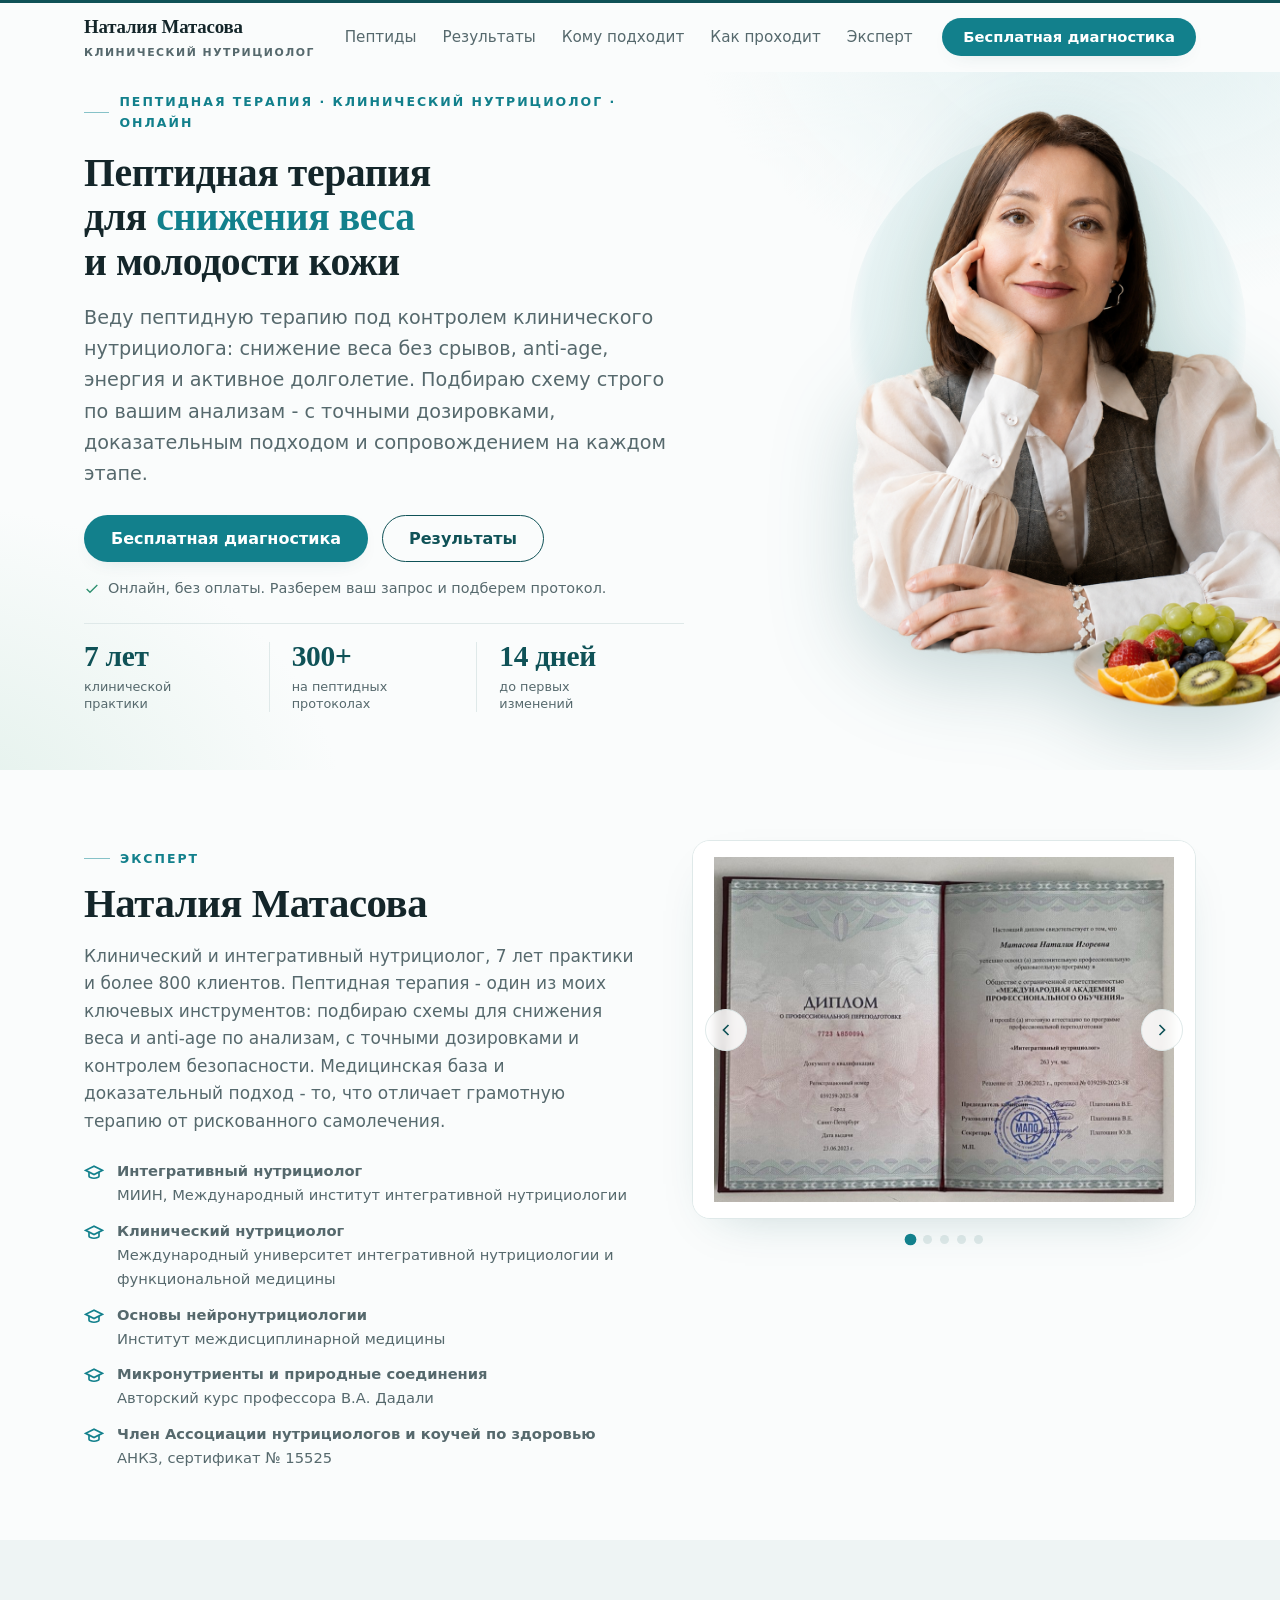
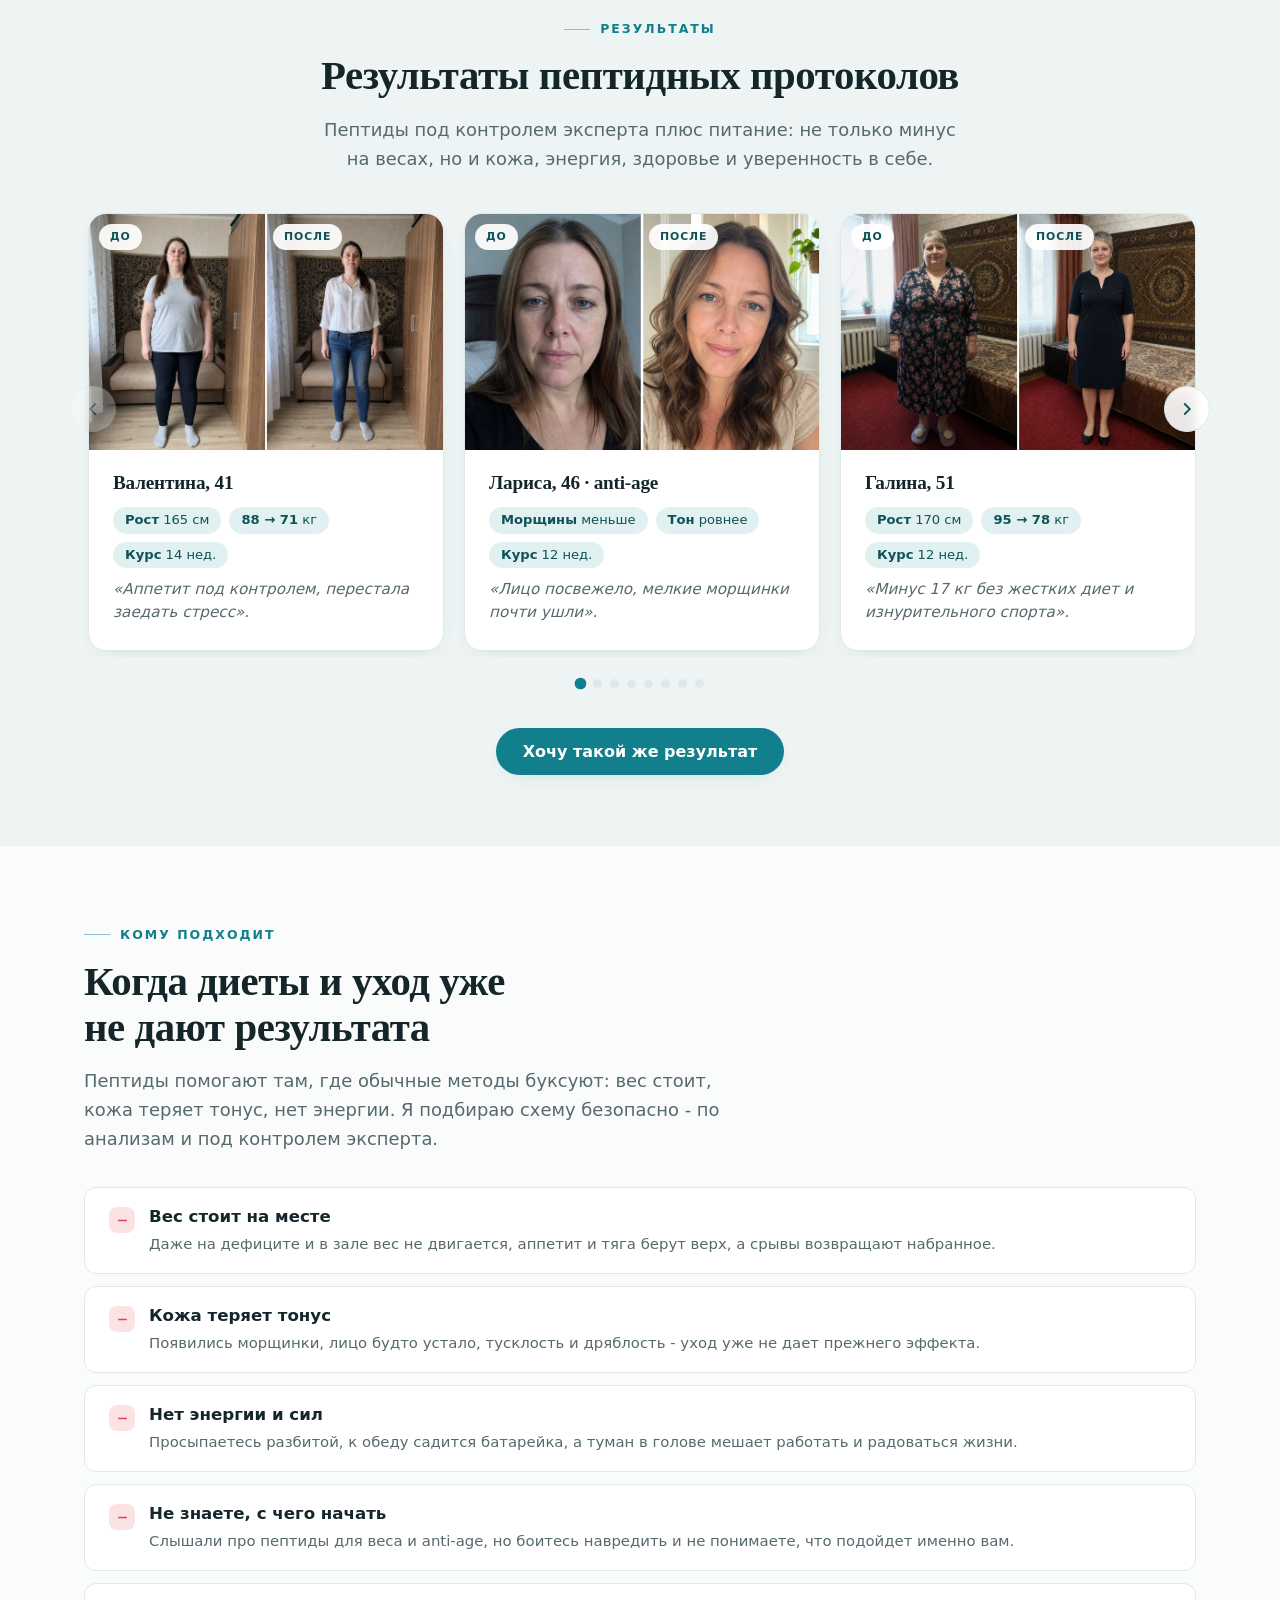
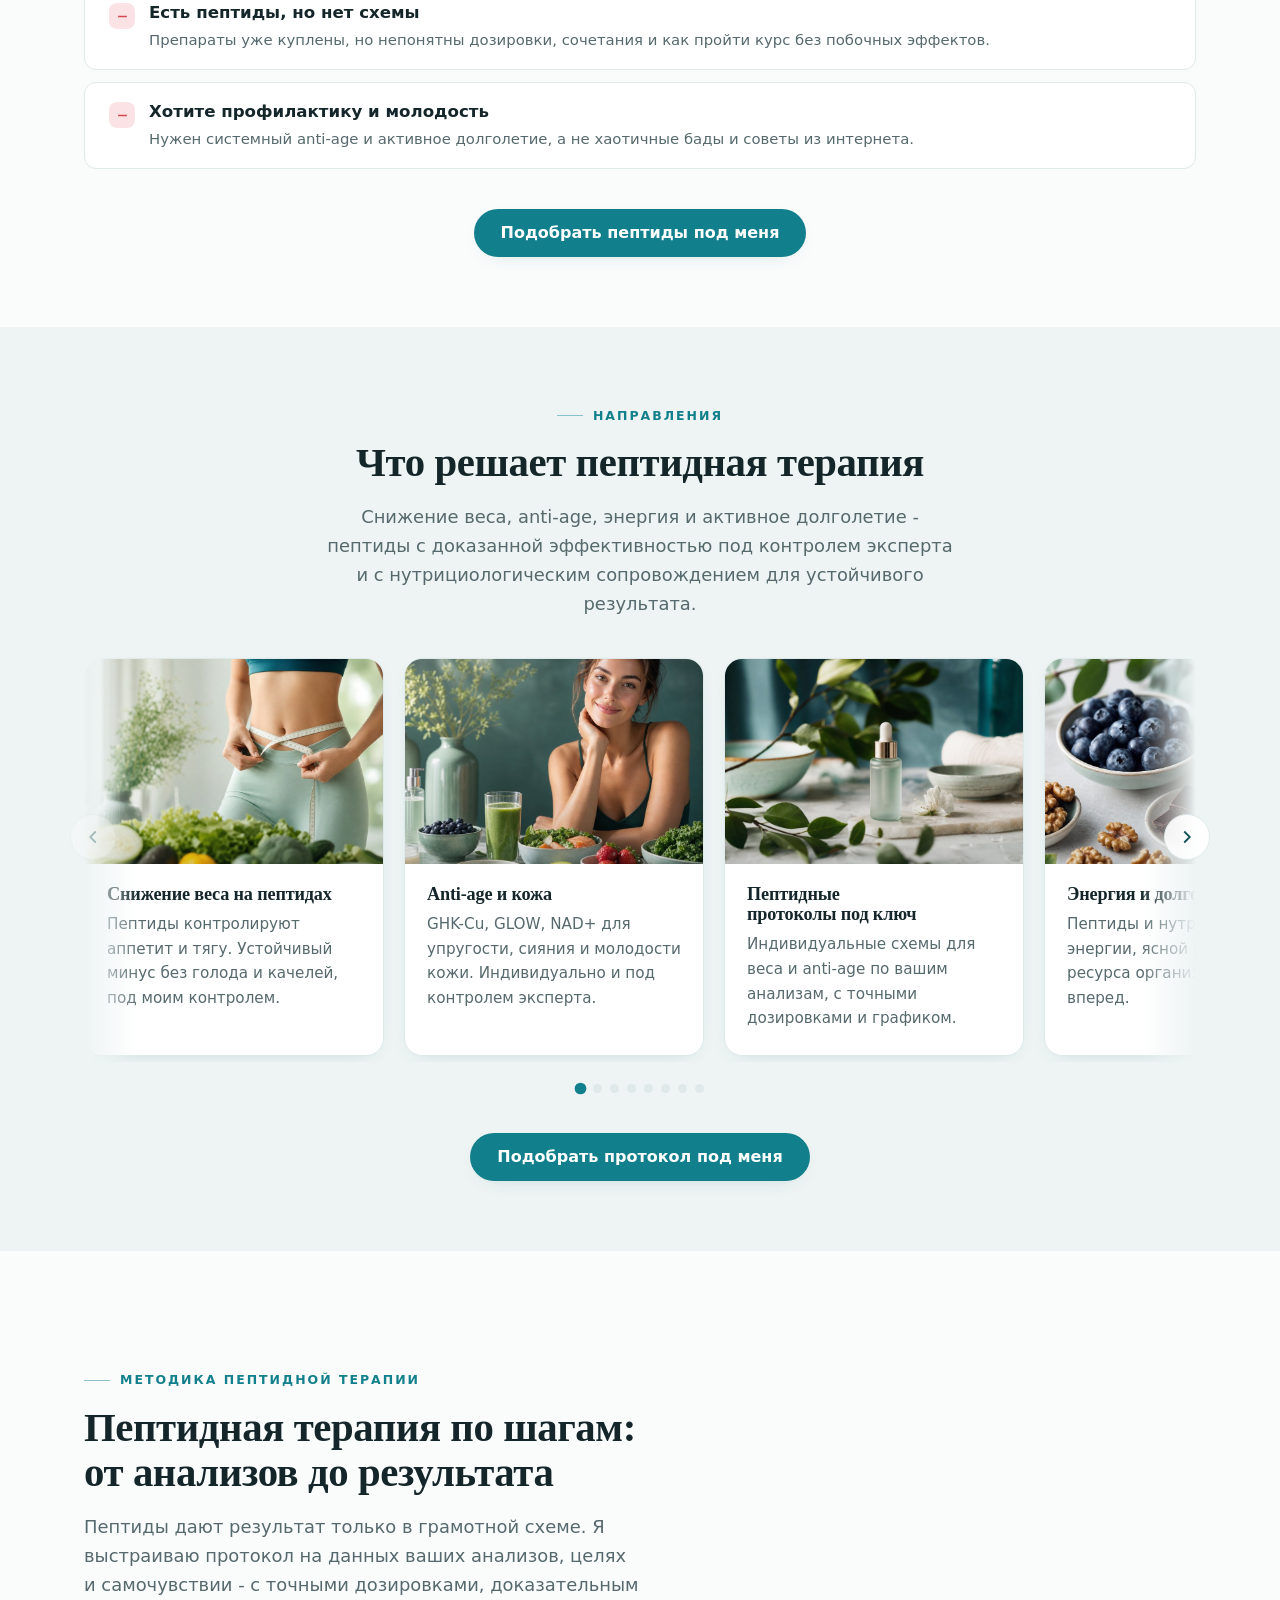
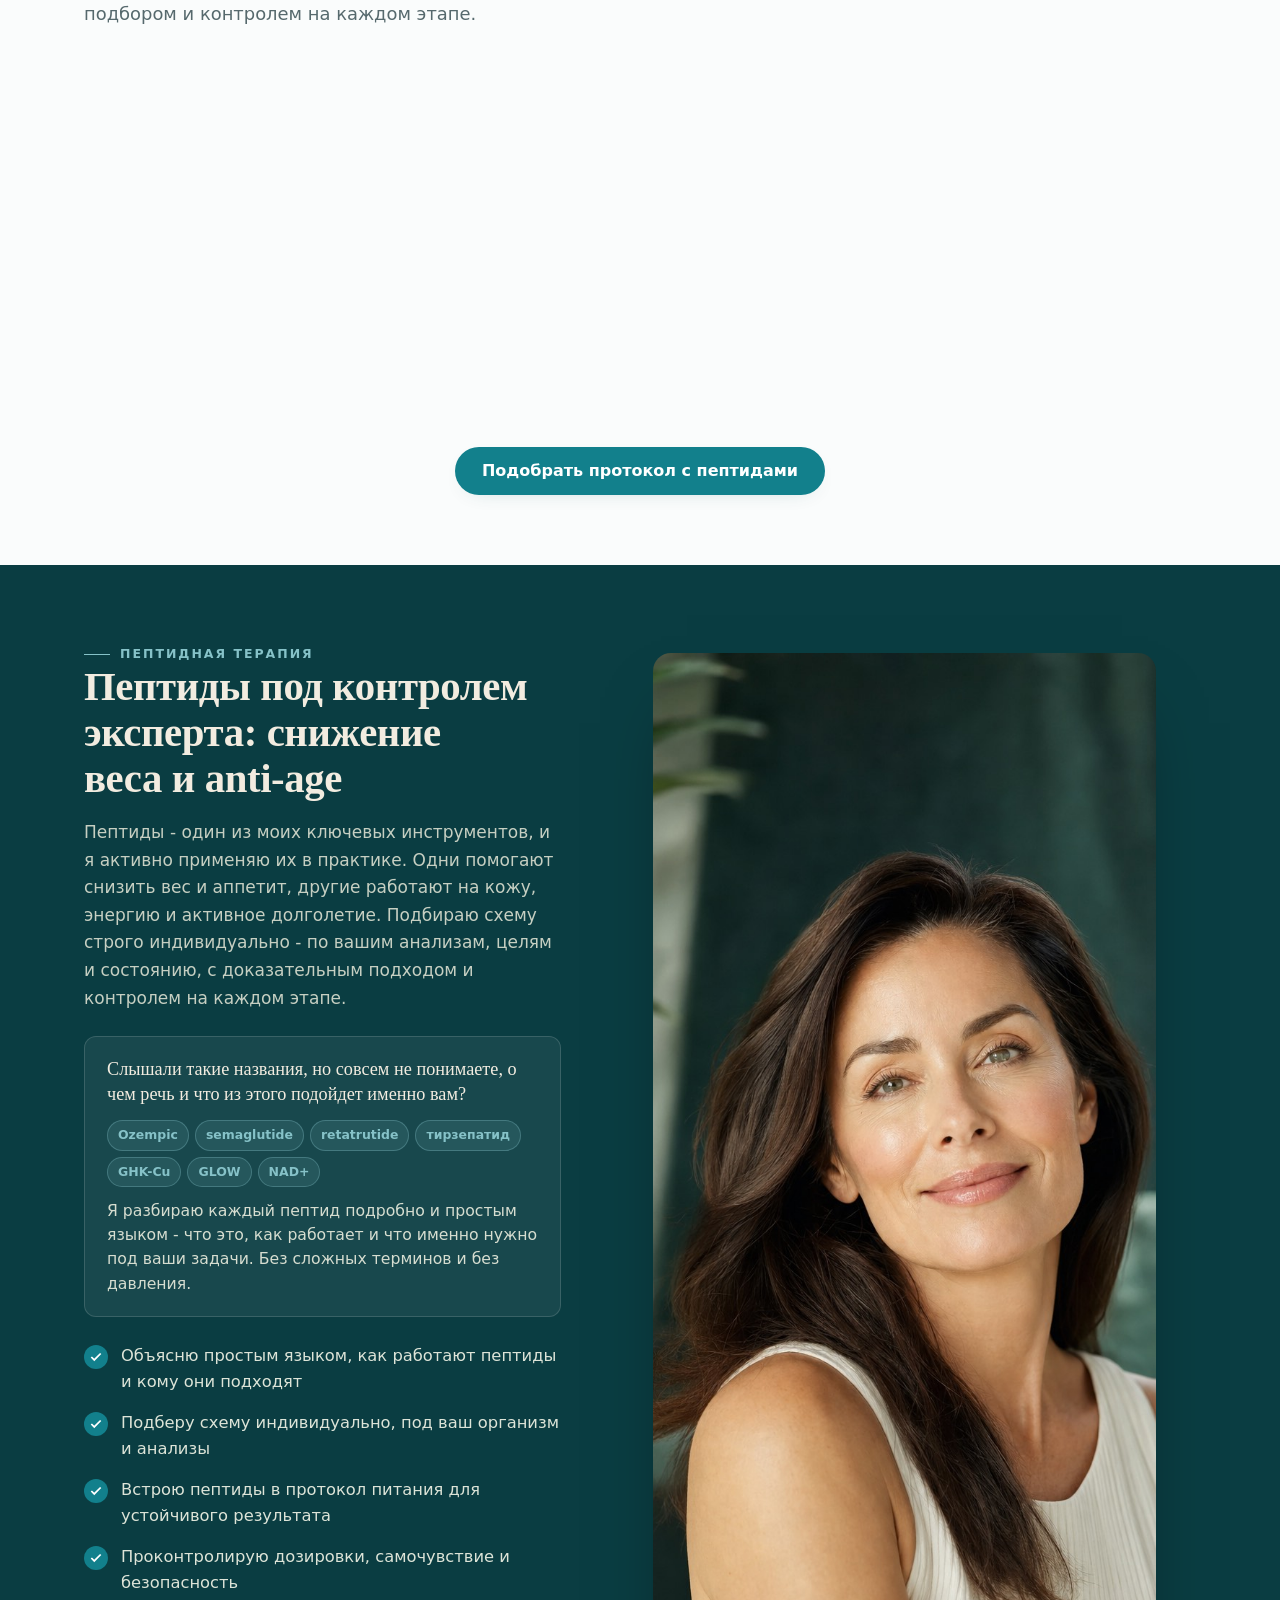
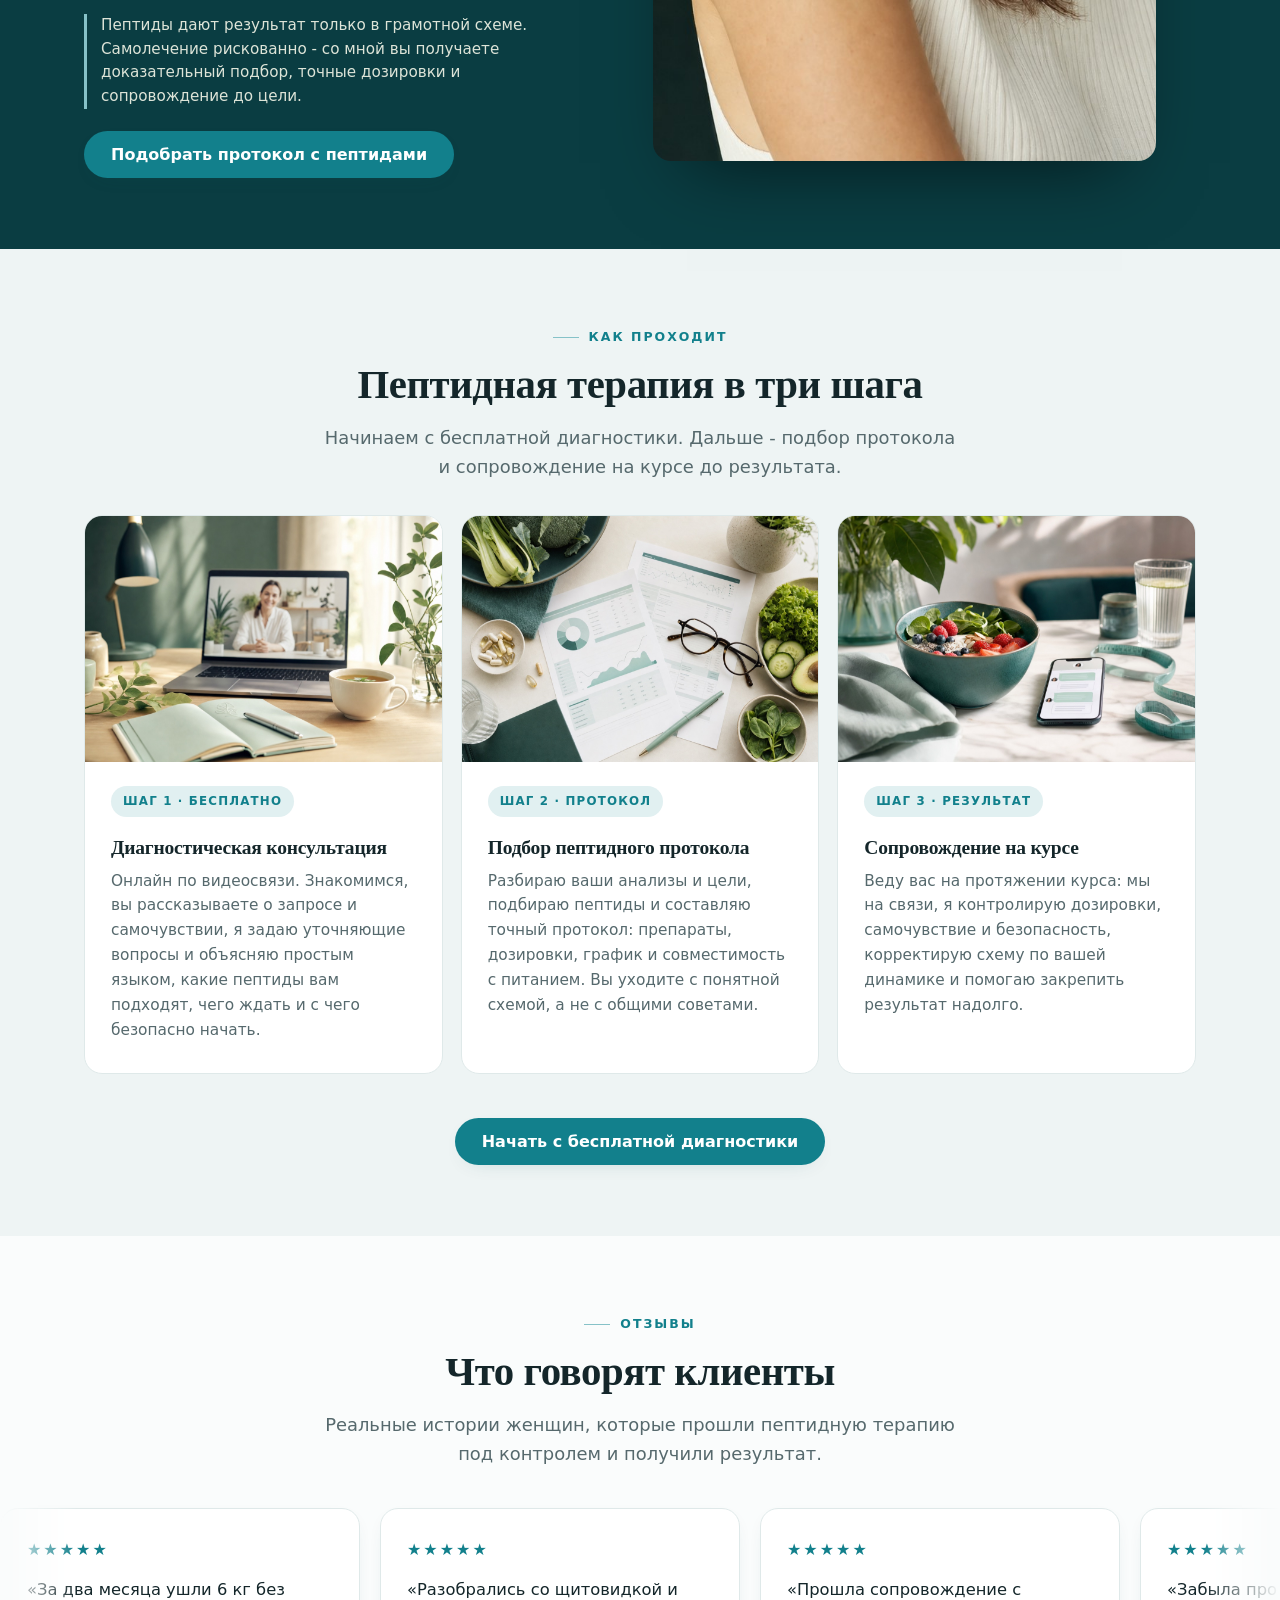
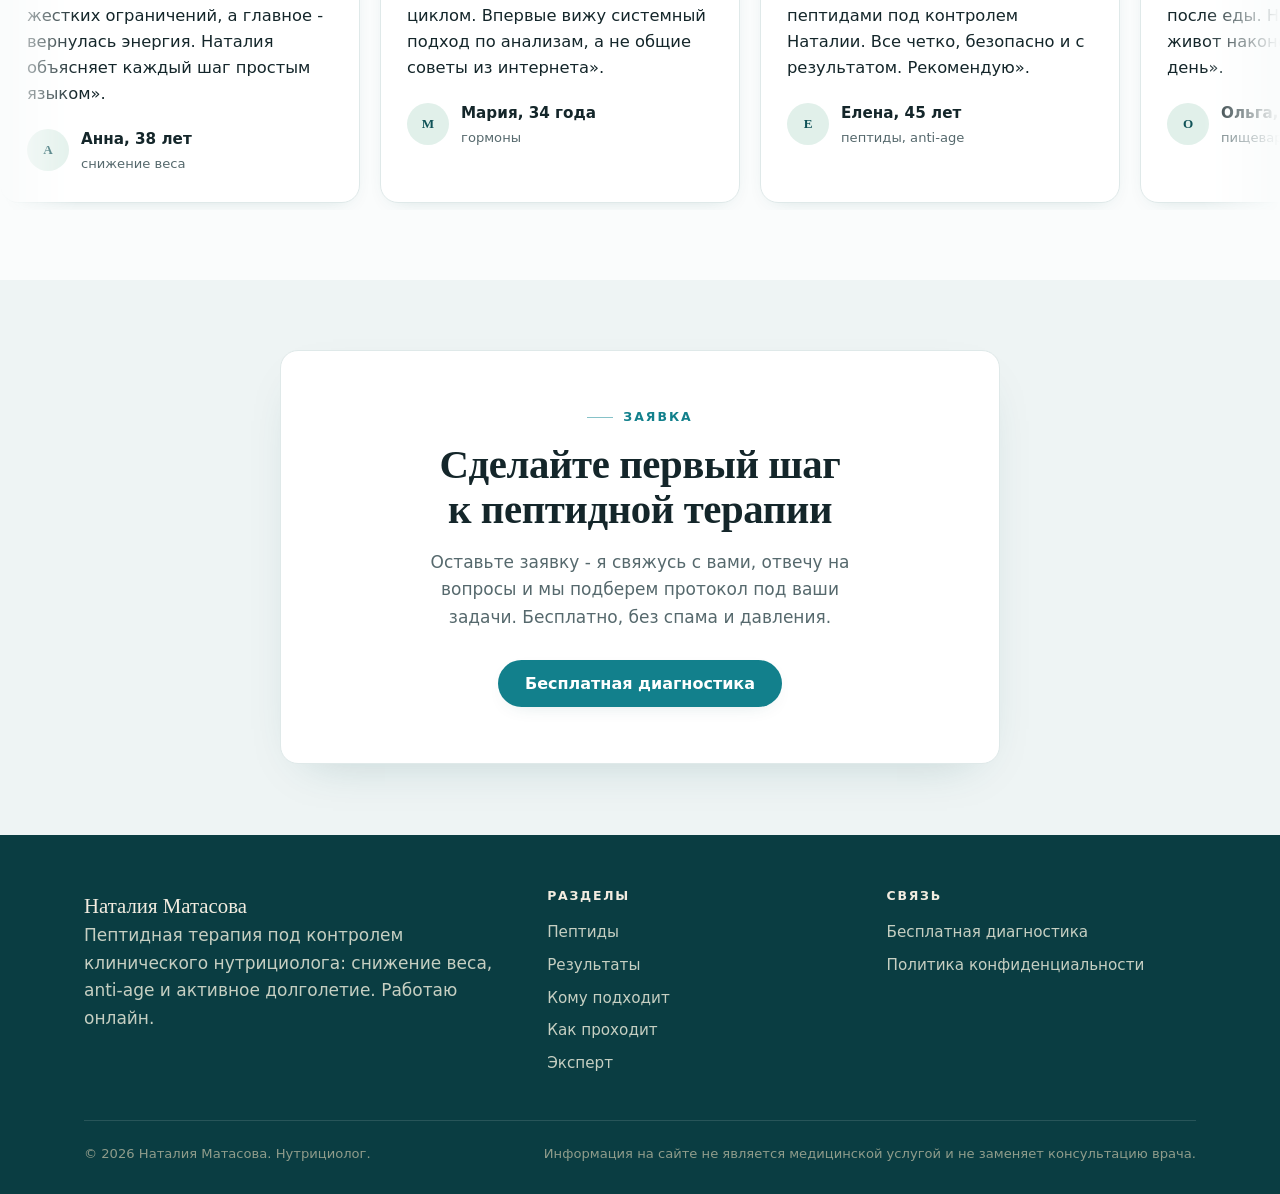
==== index.html @ e9a9d6c5 "Переориентация всего лендинга на пептидную терапию (эксперт-нутрициолог): hero/мета/нав/about/боли/н" ====
<!doctype html>
<html lang="ru">
<head>
<meta charset="utf-8">
<meta name="viewport" content="width=device-width, initial-scale=1">
<title>Пептидная терапия под контролем эксперта | Наталия Матасова, клинический нутрициолог</title>
<meta name="description" content="Пептидная терапия для снижения веса и anti-age под контролем клинического нутрициолога. Индивидуальный протокол по анализам, точные дозировки, сопровождение до результата. Бесплатная диагностика онлайн.">
<meta property="og:title" content="Пептидная терапия под контролем эксперта - Наталия Матасова">
<meta property="og:description" content="Снижение веса и anti-age с пептидами - безопасно, по анализам, под контролем клинического нутрициолога. Бесплатная диагностика онлайн.">
<meta property="og:type" content="website">
<link rel="stylesheet" href="css/styles.css">
</head>
<body>
<!-- ============ HEADER ============ -->
<header class="site-head" id="siteHead">
  <div class="wrap head-row">
    <a class="brand" href="#top" aria-label="Наталия Матасова, нутрициолог">
      <span>Наталия Матасова<small>Клинический нутрициолог</small></span>
    </a>
    <nav class="head-nav" aria-label="Основная навигация">
      <a class="nav-link" href="#peptides">Пептиды</a>
      <a class="nav-link" href="#results">Результаты</a>
      <a class="nav-link" href="#help">Кому подходит</a>
      <a class="nav-link" href="#method">Как проходит</a>
      <a class="nav-link" href="#about">Эксперт</a>
    </nav>
    <div class="head-actions">
      <a class="btn btn--sm" href="#lead" data-lead="free">Бесплатная диагностика</a>
      <button class="burger" id="burger" type="button" aria-label="Меню">
        <svg width="20" height="20" viewBox="0 0 24 24" fill="none" stroke="currentColor" stroke-width="2" stroke-linecap="round"><path d="M3 6h18M3 12h18M3 18h18"/></svg>
      </button>
    </div>
  </div>
</header>

<!-- mobile sheet -->
<div class="sheet" id="sheet">
  <div class="sheet-panel">
    <button class="sheet-close" id="sheetClose" type="button" aria-label="Закрыть">✕</button>
    <a href="#peptides">Пептиды</a>
    <a href="#results">Результаты</a>
    <a href="#help">Кому подходит</a>
    <a href="#method">Как проходит</a>
    <a href="#about">Эксперт</a>
    <a class="btn btn--block" href="#lead" data-lead="free">Бесплатная диагностика</a>
  </div>
</div>

<main id="top">

  <!-- ============ HERO ============ -->
  <section class="hero">
    <div class="wrap hero-grid">
      <div class="hero-copy">
        <span class="eyebrow">Пептидная терапия · клинический нутрициолог · онлайн</span>
        <h1>Пептидная терапия<br>для <span class="accent">снижения веса</span><br>и молодости кожи</h1>
        <p class="hero-sub">Веду пептидную терапию под контролем клинического нутрициолога: снижение веса без срывов, anti-age, энергия и активное долголетие. Подбираю схему строго по вашим анализам - с точными дозировками, доказательным подходом и сопровождением на каждом этапе.</p>
        <div class="hero-cta">
          <a class="btn" href="#lead" data-lead="free">Бесплатная диагностика</a>
          <a class="btn btn--ghost" href="#results">Результаты</a>
        </div>
        <p class="hero-note">
          <svg viewBox="0 0 24 24" fill="none" stroke="currentColor" stroke-width="2"><path d="M20 6L9 17l-5-5"/></svg>
          Онлайн, без оплаты. Разберем ваш запрос и подберем протокол.
        </p>
        <div class="hero-stats">
          <div class="hstat"><b>7 лет</b><span>клинической практики</span></div>
          <div class="hstat"><b>300+</b><span>на пептидных протоколах</span></div>
          <div class="hstat"><b>14 дней</b><span>до первых изменений</span></div>
        </div>
      </div>

      <figure class="hero-figure">
        <img class="hero-cut" src="assets/hero-cut.png" alt="Наталия Матасова, нутрициолог" width="732" height="1100">
        <img class="hero-photo-m" src="assets/hero-mobile.jpg" alt="Наталия Матасова, нутрициолог" width="1118" height="941" loading="lazy">
      </figure>
    </div>
  </section>

  <!-- ============ ABOUT (сразу после поинтов) ============ -->
  <section class="band" id="about">
    <div class="wrap about">
      <div class="about-copy">
        <span class="eyebrow">Эксперт</span>
        <h2>Наталия Матасова</h2>
        <p class="lead">Клинический и интегративный нутрициолог, 7 лет практики и более 800 клиентов. Пептидная терапия - один из моих ключевых инструментов: подбираю схемы для снижения веса и anti-age по анализам, с точными дозировками и контролем безопасности. Медицинская база и доказательный подход - то, что отличает грамотную терапию от рискованного самолечения.</p>
        <ul class="edu">
          <li><svg viewBox="0 0 24 24" fill="none" stroke="currentColor" stroke-width="2"><path d="M22 10L12 5 2 10l10 5 10-5z"/><path d="M6 12v5c0 1 2.7 2.5 6 2.5s6-1.5 6-2.5v-5"/></svg><span><b>Интегративный нутрициолог</b><span>МИИН, Международный институт интегративной нутрициологии</span></span></li>
          <li><svg viewBox="0 0 24 24" fill="none" stroke="currentColor" stroke-width="2"><path d="M22 10L12 5 2 10l10 5 10-5z"/><path d="M6 12v5c0 1 2.7 2.5 6 2.5s6-1.5 6-2.5v-5"/></svg><span><b>Клинический нутрициолог</b><span>Международный университет интегративной нутрициологии и функциональной медицины</span></span></li>
          <li><svg viewBox="0 0 24 24" fill="none" stroke="currentColor" stroke-width="2"><path d="M22 10L12 5 2 10l10 5 10-5z"/><path d="M6 12v5c0 1 2.7 2.5 6 2.5s6-1.5 6-2.5v-5"/></svg><span><b>Основы нейронутрициологии</b><span>Институт междисциплинарной медицины</span></span></li>
          <li><svg viewBox="0 0 24 24" fill="none" stroke="currentColor" stroke-width="2"><path d="M22 10L12 5 2 10l10 5 10-5z"/><path d="M6 12v5c0 1 2.7 2.5 6 2.5s6-1.5 6-2.5v-5"/></svg><span><b>Микронутриенты и природные соединения</b><span>Авторский курс профессора В.А. Дадали</span></span></li>
          <li><svg viewBox="0 0 24 24" fill="none" stroke="currentColor" stroke-width="2"><path d="M22 10L12 5 2 10l10 5 10-5z"/><path d="M6 12v5c0 1 2.7 2.5 6 2.5s6-1.5 6-2.5v-5"/></svg><span><b>Член Ассоциации нутрициологов и коучей по здоровью</b><span>АНКЗ, сертификат № 15525</span></span></li>
        </ul>
      </div>

      <div class="diploma">
        <div class="dip-viewport">
          <div class="dip-track" id="dipTrack">
            <div class="dip-slide"><img src="assets/cert-integ.jpg" alt="Диплом: интегративный нутрициолог" loading="lazy"></div>
            <div class="dip-slide"><img src="assets/cert-clinic.jpg" alt="Диплом: клинический нутрициолог" loading="lazy"></div>
            <div class="dip-slide"><img src="assets/cert-neuro.jpg" alt="Удостоверение: основы нейронутрициологии" loading="lazy"></div>
            <div class="dip-slide"><img src="assets/cert-dadali.jpg" alt="Сертификат: микронутриенты, курс В.А. Дадали" loading="lazy"></div>
            <div class="dip-slide"><img src="assets/cert-ankz.jpg" alt="Сертификат члена АНКЗ" loading="lazy"></div>
          </div>
          <button class="dip-nav dip-prev" id="dipPrev" type="button" aria-label="Предыдущий диплом"><svg viewBox="0 0 24 24" fill="none" stroke="currentColor" stroke-width="2"><path d="M15 18l-6-6 6-6"/></svg></button>
          <button class="dip-nav dip-next" id="dipNext" type="button" aria-label="Следующий диплом"><svg viewBox="0 0 24 24" fill="none" stroke="currentColor" stroke-width="2"><path d="M9 6l6 6-6 6"/></svg></button>
        </div>
        <div class="dip-dots" id="dipDots" aria-label="Навигация по дипломам"></div>
      </div>
    </div>
  </section>

  <!-- ============ RESULTS (сразу после дипломов) ============ -->
  <section class="band band--alt" id="results">
    <div class="wrap">
      <div class="sec-head center">
        <span class="eyebrow">Результаты</span>
        <h2>Результаты пептидных протоколов</h2>
        <p class="lead">Пептиды под контролем эксперта плюс питание: не только минус на весах, но и кожа, энергия, здоровье и уверенность в себе.</p>
      </div>
      <div class="res-slider">
        <div class="res-viewport">
          <div class="res-track" id="resTrack">
            <article class="rcard">
              <div class="ba"><img src="assets/ba-1.jpg" alt="Результат до и после" loading="lazy"><span class="ba-label ba-before">До</span><span class="ba-label ba-after">После</span></div>
              <div class="rcard-b">
                <h3>Валентина, 41</h3>
                <div class="rstats"><span class="rchip"><b>Рост</b> 165 см</span><span class="rchip"><b>88 → 71</b> кг</span><span class="rchip"><b>Курс</b> 14 нед.</span></div>
                <p class="rquote">«Аппетит под контролем, перестала заедать стресс».</p>
              </div>
            </article>
            <article class="rcard">
              <div class="ba"><img src="assets/fa-1.jpg" alt="Кожа лица до и после" loading="lazy"><span class="ba-label ba-before">До</span><span class="ba-label ba-after">После</span></div>
              <div class="rcard-b">
                <h3>Лариса, 46 · anti-age</h3>
                <div class="rstats"><span class="rchip"><b>Морщины</b> меньше</span><span class="rchip"><b>Тон</b> ровнее</span><span class="rchip"><b>Курс</b> 12 нед.</span></div>
                <p class="rquote">«Лицо посвежело, мелкие морщинки почти ушли».</p>
              </div>
            </article>
            <article class="rcard">
              <div class="ba"><img src="assets/ba-2.jpg" alt="Результат до и после" loading="lazy"><span class="ba-label ba-before">До</span><span class="ba-label ba-after">После</span></div>
              <div class="rcard-b">
                <h3>Галина, 51</h3>
                <div class="rstats"><span class="rchip"><b>Рост</b> 170 см</span><span class="rchip"><b>95 → 78</b> кг</span><span class="rchip"><b>Курс</b> 12 нед.</span></div>
                <p class="rquote">«Минус 17 кг без жестких диет и изнурительного спорта».</p>
              </div>
            </article>
            <article class="rcard">
              <div class="ba"><img src="assets/fa-2.jpg" alt="Кожа лица до и после" loading="lazy"><span class="ba-label ba-before">До</span><span class="ba-label ba-after">После</span></div>
              <div class="rcard-b">
                <h3>Наталья, 52 · anti-age</h3>
                <div class="rstats"><span class="rchip"><b>Упругость</b> выше</span><span class="rchip"><b>Сияние</b> +</span><span class="rchip"><b>Курс</b> 14 нед.</span></div>
                <p class="rquote">«Кожа стала плотнее и сияет, выгляжу отдохнувшей».</p>
              </div>
            </article>
            <article class="rcard">
              <div class="ba"><img src="assets/ba-3.jpg" alt="Результат до и после" loading="lazy"><span class="ba-label ba-before">До</span><span class="ba-label ba-after">После</span></div>
              <div class="rcard-b">
                <h3>Ирина, 29</h3>
                <div class="rstats"><span class="rchip"><b>Рост</b> 172 см</span><span class="rchip"><b>84 → 69</b> кг</span><span class="rchip"><b>Курс</b> 10 нед.</span></div>
                <p class="rquote">«Снова влезла в любимые джинсы спустя пять лет».</p>
              </div>
            </article>
            <article class="rcard">
              <div class="ba"><img src="assets/fa-3.jpg" alt="Кожа лица до и после" loading="lazy"><span class="ba-label ba-before">До</span><span class="ba-label ba-after">После</span></div>
              <div class="rcard-b">
                <h3>Оксана, 39 · anti-age</h3>
                <div class="rstats"><span class="rchip"><b>Кожа</b> чище</span><span class="rchip"><b>Тон</b> ровнее</span><span class="rchip"><b>Курс</b> 10 нед.</span></div>
                <p class="rquote">«Ушла тусклость и высыпания, кожа гладкая и ровная».</p>
              </div>
            </article>
            <article class="rcard">
              <div class="ba"><img src="assets/ba-4.jpg" alt="Результат до и после" loading="lazy"><span class="ba-label ba-before">До</span><span class="ba-label ba-after">После</span></div>
              <div class="rcard-b">
                <h3>Эльвира, 25</h3>
                <div class="rstats"><span class="rchip"><b>Рост</b> 163 см</span><span class="rchip"><b>90 → 73</b> кг</span><span class="rchip"><b>Курс</b> 14 нед.</span></div>
                <p class="rquote">«Стало больше энергии, нормализовался сахар».</p>
              </div>
            </article>
            <article class="rcard">
              <div class="ba"><img src="assets/ba-5.jpg" alt="Результат до и после" loading="lazy"><span class="ba-label ba-before">До</span><span class="ba-label ba-after">После</span></div>
              <div class="rcard-b">
                <h3>Марина, 47</h3>
                <div class="rstats"><span class="rchip"><b>Рост</b> 168 см</span><span class="rchip"><b>92 → 75</b> кг</span><span class="rchip"><b>Курс</b> 16 нед.</span></div>
                <p class="rquote">«Ушли тяжесть и отеки, а вес уверенно держится».</p>
              </div>
            </article>
          </div>
        </div>
        <button class="spec-nav spec-prev" id="resPrev" type="button" aria-label="Назад"><svg viewBox="0 0 24 24" fill="none" stroke="currentColor" stroke-width="2"><path d="M15 18l-6-6 6-6"/></svg></button>
        <button class="spec-nav spec-next" id="resNext" type="button" aria-label="Вперед"><svg viewBox="0 0 24 24" fill="none" stroke="currentColor" stroke-width="2"><path d="M9 6l6 6-6 6"/></svg></button>
        <div class="spec-dots" id="resDots"></div>
      </div>
      <div class="sec-cta">
        <a class="btn" href="#lead" data-lead="free">Хочу такой же результат</a>
      </div>
    </div>
  </section>

  <!-- ============ PAIN ============ -->
  <section class="band" id="help">
    <div class="wrap">
      <div class="sec-head">
        <span class="eyebrow">Кому подходит</span>
        <h2>Когда диеты и уход уже не дают результата</h2>
        <p class="lead">Пептиды помогают там, где обычные методы буксуют: вес стоит, кожа теряет тонус, нет энергии. Я подбираю схему безопасно - по анализам и под контролем эксперта.</p>
      </div>
      <div class="pain-grid">
        <div class="pain reveal"><span class="dot"><svg viewBox="0 0 24 24" fill="none" stroke="currentColor" stroke-width="2.4"><path d="M5 12h14"/></svg></span><div class="pain-txt"><b>Вес стоит на месте</b><span>Даже на дефиците и в зале вес не двигается, аппетит и тяга берут верх, а срывы возвращают набранное.</span></div></div>
        <div class="pain reveal"><span class="dot"><svg viewBox="0 0 24 24" fill="none" stroke="currentColor" stroke-width="2.4"><path d="M5 12h14"/></svg></span><div class="pain-txt"><b>Кожа теряет тонус</b><span>Появились морщинки, лицо будто устало, тусклость и дряблость - уход уже не дает прежнего эффекта.</span></div></div>
        <div class="pain reveal"><span class="dot"><svg viewBox="0 0 24 24" fill="none" stroke="currentColor" stroke-width="2.4"><path d="M5 12h14"/></svg></span><div class="pain-txt"><b>Нет энергии и сил</b><span>Просыпаетесь разбитой, к обеду садится батарейка, а туман в голове мешает работать и радоваться жизни.</span></div></div>
        <div class="pain reveal"><span class="dot"><svg viewBox="0 0 24 24" fill="none" stroke="currentColor" stroke-width="2.4"><path d="M5 12h14"/></svg></span><div class="pain-txt"><b>Не знаете, с чего начать</b><span>Слышали про пептиды для веса и anti-age, но боитесь навредить и не понимаете, что подойдет именно вам.</span></div></div>
        <div class="pain reveal"><span class="dot"><svg viewBox="0 0 24 24" fill="none" stroke="currentColor" stroke-width="2.4"><path d="M5 12h14"/></svg></span><div class="pain-txt"><b>Есть пептиды, но нет схемы</b><span>Препараты уже куплены, но непонятны дозировки, сочетания и как пройти курс без побочных эффектов.</span></div></div>
        <div class="pain reveal"><span class="dot"><svg viewBox="0 0 24 24" fill="none" stroke="currentColor" stroke-width="2.4"><path d="M5 12h14"/></svg></span><div class="pain-txt"><b>Хотите профилактику и молодость</b><span>Нужен системный anti-age и активное долголетие, а не хаотичные бады и советы из интернета.</span></div></div>
      </div>
      <div class="sec-cta">
        <a class="btn" href="#lead" data-lead="free">Подобрать пептиды под меня</a>
      </div>
    </div>
  </section>

  <!-- ============ SPECIALIZATION ============ -->
  <section class="band band--alt">
    <div class="wrap">
      <div class="sec-head center">
        <span class="eyebrow">Направления</span>
        <h2>Что решает пептидная терапия</h2>
        <p class="lead">Снижение веса, anti-age, энергия и активное долголетие - пептиды с доказанной эффективностью под контролем эксперта и с нутрициологическим сопровождением для устойчивого результата.</p>
      </div>
      <div class="spec-slider">
        <div class="spec-viewport">
          <div class="spec-track" id="specTrack">
            <article class="sslide"><div class="sslide-img"><img src="assets/dir-weight.jpg" alt="Снижение веса на пептидах" loading="lazy"></div><div class="sslide-b"><h3>Снижение веса на пептидах</h3><p>Пептиды контролируют аппетит и тягу. Устойчивый минус без голода и качелей, под моим контролем.</p></div></article>
            <article class="sslide"><div class="sslide-img"><img src="assets/dir-antiage.jpg" alt="Anti-age и кожа" loading="lazy"></div><div class="sslide-b"><h3>Anti-age и кожа</h3><p>GHK-Cu, GLOW, NAD+ для упругости, сияния и молодости кожи. Индивидуально и под контролем эксперта.</p></div></article>
            <article class="sslide"><div class="sslide-img"><img src="assets/dir-peptides.jpg" alt="Пептидные протоколы под ключ" loading="lazy"></div><div class="sslide-b"><h3>Пептидные протоколы под ключ</h3><p>Индивидуальные схемы для веса и anti-age по вашим анализам, с точными дозировками и графиком.</p></div></article>
            <article class="sslide"><div class="sslide-img"><img src="assets/dir-neuro.jpg" alt="Энергия и активное долголетие" loading="lazy"></div><div class="sslide-b"><h3>Энергия и долголетие</h3><p>Пептиды и нутриенты для энергии, ясной головы, сна и ресурса организма на годы вперед.</p></div></article>
            <article class="sslide"><div class="sslide-img"><img src="assets/dir-carb.jpg" alt="Углеводный обмен и сахар" loading="lazy"></div><div class="sslide-b"><h3>Углеводный обмен и сахар</h3><p>Пептиды стабилизируют сахар и инсулин, снимают тягу к сладкому и поддерживают метаболизм.</p></div></article>
            <article class="sslide"><div class="sslide-img"><img src="assets/dir-hormones.jpg" alt="Гормоны и метаболизм" loading="lazy"></div><div class="sslide-b"><h3>Гормоны и метаболизм</h3><p>Оцениваю гормональный фон и обмен перед подбором пептидов, чтобы схема была безопасной и точной.</p></div></article>
            <article class="sslide"><div class="sslide-img"><img src="assets/dir-gut.jpg" alt="ЖКТ и усвоение" loading="lazy"></div><div class="sslide-b"><h3>ЖКТ и усвоение</h3><p>Готовлю организм к терапии: налаживаю пищеварение и микробиоту, чтобы пептиды работали в полную силу.</p></div></article>
            <article class="sslide"><div class="sslide-img"><img src="assets/dir-heart.jpg" alt="Нутрициологическое сопровождение" loading="lazy"></div><div class="sslide-b"><h3>Питание под терапию</h3><p>Встраиваю пептиды в протокол питания и нутрицевтиков - так результат закрепляется надолго.</p></div></article>
          </div>
        </div>
        <button class="spec-nav spec-prev" id="specPrev" type="button" aria-label="Назад"><svg viewBox="0 0 24 24" fill="none" stroke="currentColor" stroke-width="2"><path d="M15 18l-6-6 6-6"/></svg></button>
        <button class="spec-nav spec-next" id="specNext" type="button" aria-label="Вперед"><svg viewBox="0 0 24 24" fill="none" stroke="currentColor" stroke-width="2"><path d="M9 6l6 6-6 6"/></svg></button>
        <div class="spec-dots" id="specDots"></div>
      </div>
      <div class="sec-cta">
        <a class="btn" href="#lead" data-lead="free">Подобрать протокол под меня</a>
      </div>
    </div>
  </section>

  <!-- ============ METHOD (пептидная методика) ============ -->
  <section class="band" id="method">
    <div class="wrap">
      <div class="method-intro">
        <div class="sec-head">
          <span class="eyebrow">Методика пептидной терапии</span>
          <h2>Пептидная терапия по шагам: от анализов до результата</h2>
          <p class="lead">Пептиды дают результат только в грамотной схеме. Я выстраиваю протокол на данных ваших анализов, целях и самочувствии - с точными дозировками, доказательным подбором и контролем на каждом этапе.</p>
        </div>
        <figure class="method-banner reveal">
          <img src="assets/method-consult.jpg" alt="Наталия Матасова подбирает протокол пептидной терапии" loading="lazy" width="1672" height="941">
        </figure>
      </div>
      <div class="method-grid">
        <div class="mcard reveal"><div class="num">01</div><h3>Диагностика и анализы</h3><p>Разбираю запрос, анамнез и анализы. Определяю, какие пептиды вам подходят и с чего безопасно начать.</p></div>
        <div class="mcard reveal"><div class="num">02</div><h3>Подбор пептидов</h3><p>Подбираю схему строго индивидуально: пептиды для снижения веса или anti-age под ваш организм и цель.</p></div>
        <div class="mcard reveal"><div class="num">03</div><h3>Протокол и дозировки</h3><p>Составляю точный протокол: препараты, дозировки, график и совместимость с питанием и нутрицевтиками.</p></div>
        <div class="mcard reveal"><div class="num">04</div><h3>Контроль и сопровождение</h3><p>Веду вас на курсе: контролирую дозировки, самочувствие и безопасность, корректирую схему до результата.</p></div>
      </div>
      <div class="sec-cta">
        <a class="btn" href="#lead" data-lead="free">Подобрать протокол с пептидами</a>
      </div>
    </div>
  </section>

  <!-- ============ PEPTIDES ============ -->
  <section class="band band--forest" id="peptides">
    <div class="wrap pept">
      <div class="pept-copy">
        <span class="eyebrow">Пептидная терапия</span>
        <h2>Пептиды под контролем эксперта: снижение веса и anti-age</h2>
        <p class="lead">Пептиды - один из моих ключевых инструментов, и я активно применяю их в практике. Одни помогают снизить вес и аппетит, другие работают на кожу, энергию и активное долголетие. Подбираю схему строго индивидуально - по вашим анализам, целям и состоянию, с доказательным подходом и контролем на каждом этапе.</p>
        <div class="pept-names reveal">
          <p class="pn-q">Слышали такие названия, но совсем не понимаете, о чем речь и что из этого подойдет именно вам?</p>
          <div class="pg-tags"><span>Ozempic</span><span>semaglutide</span><span>retatrutide</span><span>тирзепатид</span><span>GHK-Cu</span><span>GLOW</span><span>NAD+</span></div>
          <p class="pn-a">Я разбираю каждый пептид подробно и простым языком - что это, как работает и что именно нужно под ваши задачи. Без сложных терминов и без давления.</p>
        </div>
        <ul class="pept-points">
          <li><span class="chk"><svg viewBox="0 0 24 24" fill="none" stroke="currentColor" stroke-width="3"><path d="M20 6L9 17l-5-5"/></svg></span>Объясню простым языком, как работают пептиды и кому они подходят</li>
          <li><span class="chk"><svg viewBox="0 0 24 24" fill="none" stroke="currentColor" stroke-width="3"><path d="M20 6L9 17l-5-5"/></svg></span>Подберу схему индивидуально, под ваш организм и анализы</li>
          <li><span class="chk"><svg viewBox="0 0 24 24" fill="none" stroke="currentColor" stroke-width="3"><path d="M20 6L9 17l-5-5"/></svg></span>Встрою пептиды в протокол питания для устойчивого результата</li>
          <li><span class="chk"><svg viewBox="0 0 24 24" fill="none" stroke="currentColor" stroke-width="3"><path d="M20 6L9 17l-5-5"/></svg></span>Проконтролирую дозировки, самочувствие и безопасность</li>
        </ul>
        <p class="pept-trust">Пептиды дают результат только в грамотной схеме. Самолечение рискованно - со мной вы получаете доказательный подбор, точные дозировки и сопровождение до цели.</p>
        <div class="hero-cta" style="margin-top:22px">
          <a class="btn" href="#lead" data-lead="free">Подобрать протокол с пептидами</a>
        </div>
      </div>
      <figure class="pept-figure">
        <img src="assets/peptides-hero.jpg" alt="Пептидная терапия под контролем эксперта" loading="lazy">
      </figure>
    </div>
  </section>

  <!-- ============ FLOW ============ -->
  <section class="band band--alt" id="flow">
    <div class="wrap">
      <div class="sec-head center">
        <span class="eyebrow">Как проходит</span>
        <h2>Пептидная терапия в три шага</h2>
        <p class="lead">Начинаем с бесплатной диагностики. Дальше - подбор протокола и сопровождение на курсе до результата.</p>
      </div>
      <div class="flow">
        <div class="flow-step reveal">
          <div class="flow-img"><img src="assets/step-1.jpg" alt="Онлайн-знакомство" loading="lazy" width="1240" height="826"></div>
          <div class="flow-body">
            <span class="badge">Шаг 1 · бесплатно</span>
            <h3>Диагностическая консультация</h3>
            <p>Онлайн по видеосвязи. Знакомимся, вы рассказываете о запросе и самочувствии, я задаю уточняющие вопросы и объясняю простым языком, какие пептиды вам подходят, чего ждать и с чего безопасно начать.</p>
          </div>
        </div>
        <div class="flow-step reveal">
          <div class="flow-img"><img src="assets/step-2.jpg" alt="Подбор пептидного протокола" loading="lazy" width="1240" height="826"></div>
          <div class="flow-body">
            <span class="badge">Шаг 2 · протокол</span>
            <h3>Подбор пептидного протокола</h3>
            <p>Разбираю ваши анализы и цели, подбираю пептиды и составляю точный протокол: препараты, дозировки, график и совместимость с питанием. Вы уходите с понятной схемой, а не с общими советами.</p>
          </div>
        </div>
        <div class="flow-step reveal">
          <div class="flow-img"><img src="assets/step-3.jpg" alt="Сопровождение на курсе" loading="lazy" width="1240" height="826"></div>
          <div class="flow-body">
            <span class="badge">Шаг 3 · результат</span>
            <h3>Сопровождение на курсе</h3>
            <p>Веду вас на протяжении курса: мы на связи, я контролирую дозировки, самочувствие и безопасность, корректирую схему по вашей динамике и помогаю закрепить результат надолго.</p>
          </div>
        </div>
      </div>
      <div class="flow-cta">
        <a class="btn" href="#lead" data-lead="free">Начать с бесплатной диагностики</a>
      </div>
    </div>
  </section>

  <!-- ============ TESTIMONIALS ============ -->
  <section class="band">
    <div class="wrap">
      <div class="sec-head center">
        <span class="eyebrow">Отзывы</span>
        <h2>Что говорят клиенты</h2>
        <p class="lead">Реальные истории женщин, которые прошли пептидную терапию под контролем и получили результат.</p>
      </div>
    </div>
    <div class="tst-marquee" aria-label="Отзывы клиентов">
      <div class="tst-track" id="tstTrack">
        <div class="tst"><div class="stars">★★★★★</div><p>«За два месяца ушли 6 кг без жестких ограничений, а главное - вернулась энергия. Наталия объясняет каждый шаг простым языком».</p><div class="who"><span class="av">А</span><div><b>Анна, 38 лет</b><span>снижение веса</span></div></div></div>
        <div class="tst"><div class="stars">★★★★★</div><p>«Разобрались со щитовидкой и циклом. Впервые вижу системный подход по анализам, а не общие советы из интернета».</p><div class="who"><span class="av">М</span><div><b>Мария, 34 года</b><span>гормоны</span></div></div></div>
        <div class="tst"><div class="stars">★★★★★</div><p>«Прошла сопровождение с пептидами под контролем Наталии. Все четко, безопасно и с результатом. Рекомендую».</p><div class="who"><span class="av">Е</span><div><b>Елена, 45 лет</b><span>пептиды, anti-age</span></div></div></div>
        <div class="tst"><div class="stars">★★★★★</div><p>«Забыла про вздутие и тяжесть после еды. Наладили питание, и живот наконец спокойный весь день».</p><div class="who"><span class="av">О</span><div><b>Ольга, 41 год</b><span>пищеварение</span></div></div></div>
        <div class="tst"><div class="stars">★★★★★</div><p>«Ушла постоянная усталость и туман в голове. Утром просыпаюсь бодрая, чего не было уже несколько лет».</p><div class="who"><span class="av">И</span><div><b>Ирина, 36 лет</b><span>энергия</span></div></div></div>
        <div class="tst"><div class="stars">★★★★★</div><p>«Думала, после 45 вес уже не сдвинуть. Сдвинули, и он держится. Спасибо за терпение и поддержку».</p><div class="who"><span class="av">С</span><div><b>Светлана, 49 лет</b><span>вес, гормоны</span></div></div></div>
        <div class="tst"><div class="stars">★★★★★</div><p>«Готовились к беременности: привели в порядок дефициты и цикл. Наталия всегда на связи и все поясняет».</p><div class="who"><span class="av">Н</span><div><b>Наталья, 32 года</b><span>женское здоровье</span></div></div></div>
        <div class="tst"><div class="stars">★★★★★</div><p>«Кожа, сон, настроение - все подтянулось. Это не диета, а образ жизни, который реально нравится».</p><div class="who"><span class="av">Ю</span><div><b>Юлия, 43 года</b><span>anti-age</span></div></div></div>
        <div class="tst"><div class="stars">★★★★★</div><p>«Кожа стала плотнее, мелкие морщинки сгладились, лицо будто отдохнуло. Пептиды и уход подобрали под мое состояние».</p><div class="who"><span class="av">В</span><div><b>Вероника, 47 лет</b><span>anti-age, кожа</span></div></div></div>
        <div class="tst"><div class="stars">★★★★★</div><p>«Снижала вес на семаглутиде строго под контролем Наталии - без побочек и качелей. Минус 11 кг, и вес держится».</p><div class="who"><span class="av">Т</span><div><b>Татьяна, 44 года</b><span>снижение веса, пептиды</span></div></div></div>
        <div class="tst"><div class="stars">★★★★★</div><p>«Пептиды для энергии и питание вернули силы: к вечеру больше нет упадка, а выгляжу заметно свежее».</p><div class="who"><span class="av">А</span><div><b>Алла, 50 лет</b><span>anti-age, энергия</span></div></div></div>
      </div>
    </div>
  </section>

  <!-- ============ FINAL CTA ============ -->
  <section class="band band--alt final-cta">
    <div class="wrap">
      <div class="final-card">
        <span class="eyebrow">Заявка</span>
        <h2>Сделайте первый шаг к пептидной терапии</h2>
        <p>Оставьте заявку - я свяжусь с вами, отвечу на вопросы и мы подберем протокол под ваши задачи. Бесплатно, без спама и давления.</p>
        <div class="hero-cta" style="justify-content:center">
          <a class="btn" href="#lead" data-lead="free">Бесплатная диагностика</a>
        </div>
      </div>
    </div>
  </section>

</main>

<!-- ============ LEAD MODAL ============ -->
<div class="modal" id="leadModal" aria-hidden="true">
  <div class="modal-overlay" data-modal-close></div>
  <div class="modal-dialog" role="dialog" aria-modal="true" aria-labelledby="modalTitle">
    <button class="modal-close" id="modalClose" type="button" aria-label="Закрыть">✕</button>
    <div class="lead-card">
      <aside class="lead-aside">
        <span class="eyebrow">Заявка</span>
        <h2 id="modalTitle">Первый шаг к пептидной терапии</h2>
        <p>Оставьте заявку - я свяжусь с вами, отвечу на вопросы и мы подберем протокол под ваши задачи. Никакого спама и давления.</p>
        <ul class="trust">
          <li><svg viewBox="0 0 24 24" fill="none" stroke="currentColor" stroke-width="2"><path d="M20 6L9 17l-5-5"/></svg>Бесплатная диагностика без обязательств</li>
          <li><svg viewBox="0 0 24 24" fill="none" stroke="currentColor" stroke-width="2"><path d="M20 6L9 17l-5-5"/></svg>Индивидуальный протокол пептидов по анализам</li>
          <li><svg viewBox="0 0 24 24" fill="none" stroke="currentColor" stroke-width="2"><path d="M20 6L9 17l-5-5"/></svg>Опыт по пептидам: более 300 клиентов с результатом</li>
        </ul>
      </aside>

      <form class="lead-form" id="leadForm" novalidate>
        <input type="hidden" name="lead_type" value="free">

        <div class="field">
          <label class="lbl" for="f-name">Ваше имя</label>
          <input id="f-name" name="name" type="text" autocomplete="name" placeholder="Как к вам обращаться" required>
        </div>
        <div class="field">
          <label class="lbl" for="f-phone">Телефон</label>
          <input id="f-phone" name="phone" type="tel" autocomplete="tel" placeholder="+7 ___ ___ __ __" required>
        </div>
        <div class="field">
          <label class="lbl" for="f-contact">Как удобнее связаться</label>
          <select id="f-contact" name="contact">
            <option value="Telegram">Telegram</option>
            <option value="WhatsApp">WhatsApp</option>
            <option value="Телефонный звонок">Телефонный звонок</option>
          </select>
        </div>
        <div class="field">
          <label class="lbl">Ваш запрос (можно несколько)</label>
          <div class="chips">
            <label><input type="checkbox" name="topics" value="Вес"><span class="chip">Снижение веса</span></label>
            <label><input type="checkbox" name="topics" value="Гормоны"><span class="chip">Гормоны, щитовидка</span></label>
            <label><input type="checkbox" name="topics" value="ЖКТ"><span class="chip">Пищеварение</span></label>
            <label><input type="checkbox" name="topics" value="Anti-age"><span class="chip">Anti-age, энергия</span></label>
            <label><input type="checkbox" name="topics" value="Пептиды"><span class="chip">Пептиды</span></label>
          </div>
        </div>
        <div class="field">
          <label class="lbl" for="f-goal">Коротко о ситуации</label>
          <textarea id="f-goal" name="goal" placeholder="Опишите ваш запрос, возраст и что уже пробовали"></textarea>
        </div>

        <input class="hp" type="text" name="website" tabindex="-1" autocomplete="off" aria-hidden="true">

        <button class="btn btn--block" type="submit" id="leadSubmit">Отправить заявку</button>
        <p class="consent">Нажимая кнопку, вы соглашаетесь с <a href="privacy.html" target="_blank" rel="noopener">политикой обработки персональных данных</a>.</p>
        <div class="form-msg" id="formMsg" role="status"></div>
      </form>
    </div>
  </div>
</div>

<!-- ============ FOOTER ============ -->
<footer class="site-foot">
  <div class="wrap">
    <div class="foot-grid">
      <div>
        <div class="foot-brand">Наталия Матасова</div>
        <p>Пептидная терапия под контролем клинического нутрициолога: снижение веса, anti-age и активное долголетие. Работаю онлайн.</p>
      </div>
      <div>
        <h4>Разделы</h4>
        <a href="#peptides">Пептиды</a>
        <a href="#results">Результаты</a>
        <a href="#help">Кому подходит</a>
        <a href="#method">Как проходит</a>
        <a href="#about">Эксперт</a>
      </div>
      <div>
        <h4>Связь</h4>
        <a href="#lead" data-lead="free">Бесплатная диагностика</a>
        <a href="privacy.html">Политика конфиденциальности</a>
      </div>
    </div>
    <div class="foot-bottom">
      <span>© 2026 Наталия Матасова. Нутрициолог.</span>
      <span>Информация на сайте не является медицинской услугой и не заменяет консультацию врача.</span>
    </div>
  </div>
</footer>

<script src="js/main.js"></script>
</body>
</html>
---- css/styles.css ----
/* ============================================================
   Наталия Матасова - нутрициолог. Лендинг.
   Палитра: тёплый фарфор + глубокий шалфей-лес + приглушённый
   мов-роз (акцент). Взято из фотосессии и цветов сертификата МИИН.
   ============================================================ */

:root {
  --bg:          #FAFCFC;
  --bg-2:        #EEF4F4;
  --surface:     #FFFFFF;
  --line:        #DFE9E9;
  --ink:         #14262A;
  --muted:       #56696D;
  --forest:      #0F5257;
  --forest-deep: #0A3D42;
  --sage:        #2E9070;
  --sage-tint:   #E1F0EA;
  --mauve:       #12808C;
  --mauve-soft:  #86C2C8;
  --mauve-tint:  #E1F0F1;
  --shadow:      0 18px 50px -28px rgba(15, 82, 87, .28);
  --shadow-sm:   0 6px 22px -14px rgba(15, 82, 87, .30);
  --radius:      18px;
  --radius-sm:   12px;
  --maxw:        1160px;

  --serif: "Iowan Old Style", "Palatino Linotype", Palatino, "Book Antiqua", Georgia, "Times New Roman", serif;
  --sans:  system-ui, -apple-system, "Segoe UI", Roboto, Helvetica, Arial, sans-serif;

  --step-l:  .78rem;
  --step-0:  1.0625rem;
  --step-1:  1.2rem;
  --step-2:  1.45rem;
  --step-h3: clamp(1.25rem, 2.2vw, 1.55rem);
  --step-h2: clamp(1.75rem, 4vw, 2.55rem);
  --step-h1: clamp(2.35rem, 6vw, 4rem);
}

* { box-sizing: border-box; }
html { scroll-behavior: smooth; -webkit-text-size-adjust: 100%; }
@media (prefers-reduced-motion: reduce) { html { scroll-behavior: auto; } }

body {
  margin: 0;
  font-family: var(--sans);
  font-size: var(--step-0);
  line-height: 1.62;
  color: var(--ink);
  background: var(--bg);
  -webkit-font-smoothing: antialiased;
  text-rendering: optimizeLegibility;
}

h1, h2, h3, h4 { font-family: var(--serif); font-weight: 600; line-height: 1.12; text-wrap: balance; margin: 0; letter-spacing: -.01em; }
p { margin: 0; }
img { max-width: 100%; display: block; }
a { color: inherit; text-decoration: none; }

.wrap { max-width: var(--maxw); margin: 0 auto; padding: 0 24px; }

.eyebrow {
  font-family: var(--sans);
  font-size: var(--step-l);
  font-weight: 600;
  letter-spacing: .16em;
  text-transform: uppercase;
  color: var(--mauve);
  display: inline-flex;
  align-items: center;
  gap: 10px;
}
.eyebrow::before {
  content: "";
  width: 26px; height: 1px;
  background: var(--mauve-soft);
}

/* ---------- Buttons ---------- */
.btn {
  --_bg: var(--mauve);
  --_fg: #fff;
  display: inline-flex; align-items: center; justify-content: center; gap: 9px;
  font-family: var(--sans);
  font-size: 1rem; font-weight: 600;
  padding: 14px 26px;
  border-radius: 999px;
  border: 1.5px solid transparent;
  background: var(--_bg); color: var(--_fg);
  cursor: pointer;
  transition: transform .18s ease, box-shadow .18s ease, background .18s ease, color .18s ease;
  box-shadow: var(--shadow-sm);
  line-height: 1.1;
}
.btn:hover { transform: translateY(-2px); box-shadow: 0 16px 34px -18px rgba(158,94,123,.6); }
.btn:active { transform: translateY(0); }
.btn:focus-visible { outline: 3px solid var(--mauve-soft); outline-offset: 2px; }
.btn--ghost {
  --_bg: transparent; --_fg: var(--forest);
  border-color: var(--forest); box-shadow: none;
}
.btn--ghost:hover { background: var(--forest); color: #fff; box-shadow: var(--shadow-sm); }
.btn--sm { padding: 10px 20px; font-size: .92rem; }
.btn--block { width: 100%; }

/* ---------- Header ---------- */
.site-head {
  position: sticky; top: 0; z-index: 50;
  backdrop-filter: saturate(1.4) blur(10px);
  background: color-mix(in srgb, var(--bg) 88%, transparent);
  border-top: 3px solid var(--forest);
  border-bottom: 1px solid transparent;
  transition: border-color .3s ease, background .3s ease;
}
.site-head.is-stuck { border-color: var(--line); }
.head-row { display: flex; align-items: center; justify-content: space-between; min-height: 68px; gap: 18px; }
.brand { display: flex; align-items: center; gap: 12px; font-family: var(--serif); font-size: 1.18rem; font-weight: 600; letter-spacing: -.01em; white-space: nowrap; }
.brand-mark {
  width: 38px; height: 38px; border-radius: 50%; flex: none;
  background: radial-gradient(circle at 35% 30%, var(--sage-tint), var(--sage));
  display: grid; place-items: center;
  color: var(--forest-deep); font-family: var(--serif); font-weight: 700; font-size: 1.05rem;
  border: 1px solid var(--line);
}
.brand small { display: block; font-family: var(--sans); font-size: .68rem; font-weight: 600; letter-spacing: .14em; text-transform: uppercase; color: var(--muted); margin-top: 2px; white-space: nowrap; }
.head-nav { display: flex; align-items: center; gap: 26px; }
.head-nav a.nav-link { font-size: .95rem; color: var(--muted); font-weight: 500; transition: color .18s; white-space: nowrap; }
.head-nav a.nav-link:hover { color: var(--ink); }
.head-actions { display: flex; align-items: center; gap: 12px; }
.head-actions .btn { white-space: nowrap; }
.theme-btn {
  width: 40px; height: 40px; border-radius: 50%; border: 1px solid var(--line);
  background: var(--surface); color: var(--ink); cursor: pointer; display: grid; place-items: center;
  transition: transform .2s, border-color .2s;
}
.theme-btn:hover { transform: rotate(-12deg); border-color: var(--sage); }
.theme-btn:focus-visible { outline: 3px solid var(--mauve-soft); outline-offset: 2px; }
.theme-btn svg { width: 19px; height: 19px; }
.burger { display: none; width: 42px; height: 42px; border: 1px solid var(--line); background: var(--surface); border-radius: 12px; cursor: pointer; color: var(--ink); }

@media (max-width: 1080px) {
  .head-nav .nav-link { display: none; }
  .head-actions .btn { display: none; }
  .burger { display: grid; place-items: center; }
}

/* ---------- Hero ---------- */
.hero { position: relative; overflow: hidden; padding: clamp(28px, 5vw, 64px) 0 clamp(40px, 6vw, 88px); }
.hero::before {
  content: ""; position: absolute; inset: 0; z-index: -1;
  background:
    radial-gradient(720px 480px at 88% -8%, var(--mauve-tint), transparent 60%),
    radial-gradient(680px 520px at -6% 108%, var(--sage-tint), transparent 62%);
}
.hero-grid { display: grid; grid-template-columns: 1.05fr .95fr; gap: clamp(28px, 4vw, 60px); align-items: center; }
.hero-copy { max-width: 560px; }
.hero h1 { font-size: var(--step-h1); margin: 20px 0 0; }
.hero h1 .accent { color: var(--mauve); }
.hero-sub { font-size: clamp(1.05rem, 1.6vw, 1.2rem); color: var(--muted); margin-top: 20px; max-width: 30em; }
.hero-cta { display: flex; flex-wrap: wrap; gap: 14px; margin-top: 30px; }
.hero-note { margin-top: 14px; font-size: .9rem; color: var(--muted); display: flex; align-items: center; gap: 8px; }
.hero-note svg { width: 16px; height: 16px; color: var(--sage); flex: none; }

.hero-figure { position: relative; display: flex; justify-content: center; align-items: flex-end; min-height: 540px; }
.hero-figure::before {
  content: ""; position: absolute; z-index: 0; bottom: 6%; left: 50%; transform: translateX(-50%);
  width: min(440px, 92%); aspect-ratio: 1; border-radius: 50%;
  background: radial-gradient(circle at 50% 45%, var(--sage-tint) 0%, color-mix(in srgb, var(--mauve-tint) 70%, transparent) 62%, transparent 70%);
}
.hero-cut {
  position: relative; z-index: 1; width: 100%; max-width: 500px; height: auto;
  filter: drop-shadow(0 26px 42px rgba(15, 82, 87, .22));
}

/* credibility strip */
.creds { border-top: 1px solid var(--line); border-bottom: 1px solid var(--line); background: var(--bg-2); }
.creds-row { display: flex; flex-wrap: wrap; gap: 14px 40px; padding: 20px 0; align-items: center; justify-content: space-between; }
.cred { display: flex; align-items: center; gap: 12px; }
.cred b { font-family: var(--serif); font-size: 1.7rem; color: var(--forest); line-height: 1; }
.cred span { font-size: .88rem; color: var(--muted); max-width: 15em; }

/* ---------- Sections ---------- */
section { scroll-margin-top: 82px; }
.band { padding: clamp(56px, 8vw, 104px) 0; }
.band--alt { background: var(--bg-2); }
.band--forest { background: var(--forest-deep); color: #EDE7DB; }
.band--forest .eyebrow { color: var(--mauve-soft); }
.band--forest .eyebrow::before { background: var(--mauve-soft); }
.band--forest .lead, .band--forest .muted { color: #C6CFC2; }

.sec-head { max-width: 640px; margin-bottom: 42px; }
.sec-head.center { margin-left: auto; margin-right: auto; text-align: center; }
.sec-head h2 { font-size: var(--step-h2); margin-top: 14px; }
.sec-head .lead { color: var(--muted); font-size: 1.12rem; margin-top: 16px; }

/* pain list */
.pain-grid { display: grid; grid-template-columns: repeat(auto-fit, minmax(250px, 1fr)); gap: 16px; }
.pain {
  display: flex; gap: 14px; align-items: flex-start;
  background: var(--surface); border: 1px solid var(--line); border-radius: var(--radius-sm);
  padding: 20px 22px;
}
.pain .dot { width: 26px; height: 26px; border-radius: 8px; background: var(--mauve-tint); color: var(--mauve); display: grid; place-items: center; flex: none; margin-top: 2px; }
.pain .dot svg { width: 15px; height: 15px; }
.pain p { font-size: .98rem; }

/* specialization grid */
.spec-grid { display: grid; grid-template-columns: repeat(auto-fill, minmax(240px, 1fr)); gap: 18px; }
.spec {
  background: var(--surface); border: 1px solid var(--line); border-radius: var(--radius);
  padding: 26px 24px; transition: transform .2s ease, box-shadow .2s ease, border-color .2s ease;
}
.spec:hover { transform: translateY(-4px); box-shadow: var(--shadow); border-color: var(--sage); }
.spec .s-ico { width: 46px; height: 46px; border-radius: 13px; background: var(--sage-tint); color: var(--forest); display: grid; place-items: center; margin-bottom: 16px; }
.spec .s-ico svg { width: 24px; height: 24px; }
.spec h3 { font-size: 1.15rem; }
.spec p { font-size: .94rem; color: var(--muted); margin-top: 8px; }

/* method / steps */
.method-intro { display: grid; grid-template-columns: 1.05fr .95fr; gap: clamp(24px, 4vw, 48px); align-items: center; margin-bottom: 36px; }
.method-intro .sec-head { margin-bottom: 0; max-width: none; }
.method-banner { margin: 0; position: relative; }
.method-banner img { width: 100%; height: auto; aspect-ratio: 16 / 11; object-fit: cover; border-radius: var(--radius); box-shadow: var(--shadow); }
.method-grid { display: grid; grid-template-columns: repeat(auto-fit, minmax(230px, 1fr)); gap: 20px; }
.mcard { position: relative; padding: 28px 24px 26px; background: var(--surface); border: 1px solid var(--line); border-radius: var(--radius); }
.mcard .num { font-family: var(--serif); font-size: 2.2rem; color: var(--mauve-soft); line-height: 1; }
.mcard h3 { margin-top: 12px; font-size: 1.16rem; }
.mcard p { margin-top: 10px; font-size: .95rem; color: var(--muted); }

/* peptides block */
.pept { display: grid; grid-template-columns: 1.1fr .9fr; gap: clamp(28px, 4vw, 56px); align-items: center; }
.pept-copy h2 { font-size: var(--step-h2); color: #F2ECE0; }
.pept-copy .lead { margin-top: 18px; }
.pept-points { list-style: none; margin: 26px 0 0; padding: 0; display: grid; gap: 14px; }
.pept-points li { display: flex; gap: 13px; align-items: flex-start; font-size: 1.02rem; color: #DDE4D8; }
.pept-points .chk { width: 24px; height: 24px; border-radius: 50%; background: var(--mauve); color: #fff; display: grid; place-items: center; flex: none; margin-top: 2px; }
.pept-points .chk svg { width: 14px; height: 14px; }
.pept-groups { display: grid; grid-template-columns: 1fr 1fr; gap: 14px; margin: 24px 0 6px; }
.pept-group { background: rgba(255,255,255,.06); border: 1px solid rgba(255,255,255,.14); border-radius: var(--radius-sm); padding: 16px 18px; }
.pg-title { display: block; font-family: var(--serif); font-size: 1.06rem; color: #F2ECE0; }
.pg-tags { display: flex; flex-wrap: wrap; gap: 6px; margin: 10px 0 9px; }
.pg-tags span { font-size: .78rem; font-weight: 600; color: var(--mauve-soft); background: rgba(134,194,200,.12); border: 1px solid rgba(134,194,200,.32); border-radius: 999px; padding: 4px 10px; }
.pept-group > p { font-size: .9rem; color: #C6CFC2; line-height: 1.5; }
.pept-names { margin: 24px 0 6px; background: rgba(255,255,255,.06); border: 1px solid rgba(255,255,255,.14); border-radius: var(--radius-sm); padding: 20px 22px; }
.pept-names .pn-q { font-family: var(--serif); font-size: 1.14rem; line-height: 1.35; color: #F2ECE0; }
.pept-names .pg-tags { margin: 14px 0 12px; }
.pept-names .pn-a { font-size: .98rem; color: #D6DDD0; line-height: 1.55; }
@media (max-width: 560px) { .pept-groups { grid-template-columns: 1fr; } .pept-names { padding: 16px 18px; } .pept-names .pn-q { font-size: 1.06rem; } }
.pept-trust { margin-top: 18px; font-size: .95rem; color: #DDE4D8; border-left: 3px solid var(--mauve-soft); padding-left: 14px; line-height: 1.55; }
.pept-stats { display: grid; grid-template-columns: 1fr 1fr; gap: 16px; }
.pstat { background: rgba(255,255,255,.06); border: 1px solid rgba(255,255,255,.14); border-radius: var(--radius); padding: 24px; }
.pstat b { display: block; font-family: var(--serif); font-size: 2.4rem; color: #fff; line-height: 1; }
.pstat span { font-size: .9rem; color: #C6CFC2; margin-top: 8px; display: block; }

/* funnel steps (how we work) */
.flow { display: grid; grid-template-columns: repeat(3, 1fr); gap: 18px; counter-reset: step; }
.flow-step { position: relative; background: var(--surface); border: 1px solid var(--line); border-radius: var(--radius); padding: 30px 26px; }
.flow-step .badge { display: inline-flex; align-items: center; gap: 8px; font-size: .74rem; font-weight: 700; letter-spacing: .1em; text-transform: uppercase; color: var(--mauve); background: var(--mauve-tint); padding: 6px 12px; border-radius: 999px; }
.flow-step h3 { font-size: 1.22rem; margin-top: 16px; }
.flow-step p { color: var(--muted); font-size: .96rem; margin-top: 10px; }
.flow-step .price { margin-top: 16px; font-family: var(--serif); font-size: 1.15rem; color: var(--forest); }
.flow-step .price s { color: var(--muted); font-size: .95rem; margin-right: 8px; }
.flow-arrow { color: var(--sage); }

/* offer / pricing cards */
.offer-grid { display: grid; grid-template-columns: repeat(auto-fit, minmax(280px, 1fr)); gap: 20px; align-items: stretch; }
.offer { display: flex; flex-direction: column; background: var(--surface); border: 1px solid var(--line); border-radius: var(--radius); padding: 30px 28px; }
.offer.is-featured { border-color: var(--mauve); box-shadow: var(--shadow); position: relative; }
.offer .tag-top { position: absolute; top: -13px; left: 28px; background: var(--mauve); color: #fff; font-size: .72rem; font-weight: 700; letter-spacing: .08em; text-transform: uppercase; padding: 5px 14px; border-radius: 999px; }
.offer h3 { font-size: 1.3rem; }
.offer .o-price { font-family: var(--serif); font-size: 2rem; color: var(--forest); margin: 12px 0 4px; }
.offer .o-price small { font-size: .95rem; color: var(--muted); font-family: var(--sans); }
.offer .o-desc { color: var(--muted); font-size: .95rem; }
.offer ul { list-style: none; margin: 20px 0 26px; padding: 0; display: grid; gap: 11px; }
.offer ul li { display: flex; gap: 11px; align-items: flex-start; font-size: .95rem; }
.offer ul li svg { width: 18px; height: 18px; color: var(--sage); flex: none; margin-top: 3px; }
.offer .btn { margin-top: auto; }

/* testimonials */
.tst-grid { display: grid; grid-template-columns: repeat(auto-fit, minmax(280px, 1fr)); gap: 20px; }
.tst { background: var(--surface); border: 1px solid var(--line); border-radius: var(--radius); padding: 28px 26px; }
.tst .stars { color: var(--mauve); letter-spacing: 2px; font-size: 1rem; }
.tst p { margin-top: 14px; font-size: 1.02rem; line-height: 1.6; }
.tst .who { margin-top: 18px; display: flex; align-items: center; gap: 12px; }
.tst .who .av { width: 42px; height: 42px; border-radius: 50%; background: var(--sage-tint); color: var(--forest); display: grid; place-items: center; font-family: var(--serif); font-weight: 700; }
.tst .who b { font-size: .95rem; } .tst .who span { display: block; font-size: .82rem; color: var(--muted); }

/* about */
.about { display: grid; grid-template-columns: .82fr 1.18fr; gap: clamp(28px, 4vw, 56px); align-items: center; }
.about-figure .photo { border-radius: var(--radius); overflow: hidden; border: 6px solid var(--surface); box-shadow: var(--shadow); aspect-ratio: 4/5; }
.about-figure .photo img { width: 100%; height: 100%; object-fit: cover; }
.about h2 { font-size: var(--step-h2); }
.about .lead { color: var(--muted); margin-top: 16px; }
.edu { list-style: none; margin: 24px 0 0; padding: 0; display: grid; gap: 12px; }
.edu li { display: flex; gap: 13px; align-items: flex-start; }
.edu li svg { width: 20px; height: 20px; color: var(--mauve); flex: none; margin-top: 3px; }
.edu li b { font-weight: 600; } .edu li span { color: var(--muted); font-size: .92rem; display: block; }

/* faq */
.faq { max-width: 800px; margin: 0 auto; display: grid; gap: 12px; }
.faq details { background: var(--surface); border: 1px solid var(--line); border-radius: var(--radius-sm); overflow: hidden; }
.faq summary { cursor: pointer; list-style: none; padding: 20px 24px; font-family: var(--serif); font-size: 1.12rem; display: flex; justify-content: space-between; gap: 16px; align-items: center; }
.faq summary::-webkit-details-marker { display: none; }
.faq summary .pm { width: 26px; height: 26px; flex: none; border-radius: 50%; border: 1.5px solid var(--sage); color: var(--forest); display: grid; place-items: center; transition: transform .25s, background .25s, color .25s; }
.faq details[open] summary .pm { transform: rotate(45deg); background: var(--forest); color: #fff; border-color: var(--forest); }
.faq .ans { padding: 0 24px 22px; color: var(--muted); }

/* ---------- Lead form ---------- */
.lead-band { background: linear-gradient(180deg, var(--bg-2), var(--bg)); }
.lead-card { background: var(--surface); border: 1px solid var(--line); border-radius: var(--radius); box-shadow: var(--shadow); overflow: hidden; display: grid; grid-template-columns: .9fr 1.1fr; }
.lead-aside { background: var(--forest-deep); color: #EDE7DB; padding: clamp(30px, 4vw, 46px); }
.lead-aside .eyebrow { color: var(--mauve-soft); } .lead-aside .eyebrow::before { background: var(--mauve-soft); }
.lead-aside h2 { color: #F2ECE0; font-size: clamp(1.6rem, 3vw, 2.1rem); margin-top: 14px; }
.lead-aside p { color: #C6CFC2; margin-top: 16px; }
.lead-aside .trust { list-style: none; margin: 26px 0 0; padding: 0; display: grid; gap: 14px; }
.lead-aside .trust li { display: flex; gap: 12px; align-items: flex-start; font-size: .96rem; color: #DDE4D8; }
.lead-aside .trust svg { width: 20px; height: 20px; color: var(--mauve-soft); flex: none; margin-top: 2px; }

.lead-form { padding: clamp(28px, 4vw, 44px); }
.seg { display: grid; grid-template-columns: 1fr 1fr; gap: 8px; background: var(--bg-2); border: 1px solid var(--line); border-radius: 999px; padding: 5px; margin-bottom: 22px; }
.seg label { position: relative; }
.seg input { position: absolute; opacity: 0; inset: 0; cursor: pointer; }
.seg .pill { display: block; text-align: center; padding: 11px 10px; border-radius: 999px; font-weight: 600; font-size: .95rem; color: var(--muted); cursor: pointer; transition: all .2s; line-height: 1.15; }
.seg .pill small { display: block; font-size: .72rem; font-weight: 500; opacity: .8; }
.seg input:checked + .pill { background: var(--mauve); color: #fff; box-shadow: var(--shadow-sm); }
.seg input:focus-visible + .pill { outline: 3px solid var(--mauve-soft); outline-offset: 2px; }

.field { margin-bottom: 16px; }
.field label.lbl { display: block; font-size: .85rem; font-weight: 600; color: var(--ink); margin-bottom: 7px; }
.field input, .field textarea, .field select {
  width: 100%; font-family: var(--sans); font-size: 1rem; color: var(--ink);
  background: var(--bg); border: 1.5px solid var(--line); border-radius: var(--radius-sm);
  padding: 13px 15px; transition: border-color .18s, box-shadow .18s;
}
.field textarea { resize: vertical; min-height: 84px; }
.field input:focus, .field textarea:focus, .field select:focus { outline: none; border-color: var(--mauve); box-shadow: 0 0 0 3px var(--mauve-tint); }
.field input.invalid, .field select.invalid { border-color: #C2506A; box-shadow: 0 0 0 3px rgba(194,80,106,.14); }

.chips { display: flex; flex-wrap: wrap; gap: 9px; }
.chips label { cursor: pointer; }
.chips input { position: absolute; opacity: 0; width: 0; height: 0; }
.chips .chip { display: inline-block; padding: 8px 14px; border-radius: 999px; border: 1.5px solid var(--line); background: var(--bg); font-size: .88rem; color: var(--muted); transition: all .18s; }
.chips input:checked + .chip { background: var(--sage-tint); border-color: var(--sage); color: var(--forest); font-weight: 600; }
.chips input:focus-visible + .chip { outline: 2px solid var(--mauve-soft); outline-offset: 2px; }

.hp { position: absolute; left: -9999px; width: 1px; height: 1px; overflow: hidden; }
.consent { font-size: .8rem; color: var(--muted); margin-top: 4px; }
.consent a { color: var(--forest); text-decoration: underline; }
.form-msg { margin-top: 14px; padding: 14px 16px; border-radius: var(--radius-sm); font-size: .95rem; display: none; }
.form-msg.ok { display: block; background: var(--sage-tint); color: var(--forest); border: 1px solid var(--sage); }
.form-msg.err { display: block; background: var(--mauve-tint); color: var(--mauve); border: 1px solid var(--mauve-soft); }

/* ---------- Footer ---------- */
.site-foot { background: var(--forest-deep); color: #C6CFC2; padding: 54px 0 30px; }
.foot-grid { display: grid; grid-template-columns: 1.4fr 1fr 1fr; gap: 30px; }
.foot-grid h4 { color: #F2ECE0; font-family: var(--sans); font-size: .78rem; letter-spacing: .14em; text-transform: uppercase; margin-bottom: 14px; }
.foot-grid a { color: #C6CFC2; font-size: .95rem; display: block; padding: 4px 0; transition: color .18s; }
.foot-grid a:hover { color: #fff; }
.foot-brand { font-family: var(--serif); font-size: 1.3rem; color: #F2ECE0; }
.foot-brand p { font-family: var(--sans); font-size: .92rem; color: #A9B4A5; margin-top: 12px; max-width: 30em; }
.foot-bottom { border-top: 1px solid rgba(255,255,255,.12); margin-top: 40px; padding-top: 22px; display: flex; justify-content: space-between; gap: 16px; flex-wrap: wrap; font-size: .82rem; color: #8F9C8B; }

/* ---------- Reveal animation ---------- */
.reveal { opacity: 0; transform: translateY(22px); transition: opacity .7s ease, transform .7s ease; }
.reveal.in { opacity: 1; transform: none; }
@media (prefers-reduced-motion: reduce) { .reveal { opacity: 1; transform: none; transition: none; } }

/* ---------- Mobile nav sheet ---------- */
.sheet { position: fixed; inset: 0; z-index: 60; background: color-mix(in srgb, var(--ink) 45%, transparent); opacity: 0; pointer-events: none; transition: opacity .25s; }
.sheet.open { opacity: 1; pointer-events: auto; }
.sheet-panel { position: absolute; top: 0; right: 0; height: 100%; width: min(320px, 84vw); background: var(--bg); border-left: 1px solid var(--line); padding: 24px; display: flex; flex-direction: column; gap: 6px; transform: translateX(100%); transition: transform .3s ease; }
.sheet.open .sheet-panel { transform: none; }
.sheet-panel a { padding: 14px 8px; border-bottom: 1px solid var(--line); font-size: 1.05rem; }
.sheet-panel .btn { margin-top: 18px; }
.sheet-close { align-self: flex-end; width: 42px; height: 42px; border: 1px solid var(--line); border-radius: 12px; background: var(--surface); color: var(--ink); cursor: pointer; margin-bottom: 8px; }

/* ---------- Responsive ---------- */
@media (max-width: 940px) {
  .burger { display: grid; place-items: center; }
  .hero-grid { grid-template-columns: 1fr; }
  .hero-figure { max-width: 460px; margin: 6px auto 0; order: -1; }
  .hero-badge--tl { left: 4px; } .hero-badge--br { right: 4px; }
  .pept { grid-template-columns: 1fr; }
  .flow { grid-template-columns: 1fr; }
  .about { grid-template-columns: 1fr; }
  .about-figure { max-width: 420px; margin: 0 auto; }
  .lead-card { grid-template-columns: 1fr; }
}
@media (max-width: 560px) {
  .wrap { padding: 0 18px; }
  .hero-cta .btn { width: 100%; }
  .seg { grid-template-columns: 1fr; }
  .creds-row { justify-content: flex-start; }
  .foot-grid { grid-template-columns: 1fr; }
  .hero-badge { display: none; }
}

/* ============================================================
   v3: большие цифры, слайдеры (дипломы + направления),
   полоски-боли, одноколоночный блок пептидов
   ============================================================ */

/* --- Большие цифры-поинты --- */
.bigstats { display: grid; grid-template-columns: repeat(3, 1fr); gap: 0; padding: 40px 0; text-align: center; }
.bigstat { padding: 6px 22px; }
.bigstat + .bigstat { border-left: 1px solid var(--line); }
.bigstat b { display: block; font-family: var(--serif); font-size: clamp(2.5rem, 5vw, 3.6rem); color: var(--forest); line-height: 1; letter-spacing: -.02em; }
.bigstat span { display: block; margin: 12px auto 0; color: var(--muted); font-size: 1.02rem; max-width: 18ch; }

/* --- About: текст + слайдер дипломов --- */
.about { grid-template-columns: 1.05fr .95fr; align-items: start; }
.about-copy .eyebrow { margin-bottom: 12px; }
.diploma { position: sticky; top: 92px; }
.dip-viewport { position: relative; border: 1px solid var(--line); border-radius: var(--radius); background: #fff; box-shadow: var(--shadow); overflow: hidden; }
.dip-track { display: flex; transition: transform .45s cubic-bezier(.4, 0, .2, 1); }
.dip-slide { min-width: 100%; }
.dip-slide img { width: 100%; height: auto; aspect-ratio: 4 / 3; object-fit: contain; background: #fff; padding: 16px; }
.dip-nav { position: absolute; top: 50%; transform: translateY(-50%); width: 42px; height: 42px; border-radius: 50%; border: 1px solid var(--line); background: color-mix(in srgb, #fff 86%, transparent); backdrop-filter: blur(4px); color: var(--forest); cursor: pointer; display: grid; place-items: center; z-index: 2; transition: background .2s, color .2s; }
.dip-nav:hover { background: var(--forest); color: #fff; }
.dip-nav:focus-visible { outline: 3px solid var(--mauve-soft); outline-offset: 2px; }
.dip-nav svg { width: 20px; height: 20px; }
.dip-prev { left: 12px; } .dip-next { right: 12px; }
.dip-dots { display: flex; justify-content: center; gap: 8px; margin-top: 16px; }
.dip-dots button { width: 9px; height: 9px; border-radius: 50%; border: none; background: var(--line); cursor: pointer; padding: 0; transition: background .2s, transform .2s; }
.dip-dots button.active { background: var(--mauve); transform: scale(1.3); }
.dip-dots button:focus-visible { outline: 2px solid var(--mauve-soft); outline-offset: 2px; }

/* --- Боли: длинные горизонтальные полоски --- */
.pain-grid { grid-template-columns: 1fr; gap: 12px; }
.pain { padding: 18px 24px; align-items: center; }
.pain .dot { margin-top: 0; }
.pain p { font-size: 1.02rem; }

/* --- Направления: слайдер с картинками --- */
.spec-slider { position: relative; }
.spec-viewport { position: relative; overflow: hidden; padding: 4px; }
.spec-track { display: flex; gap: 20px; transition: transform .45s cubic-bezier(.4, 0, .2, 1); }
.sslide { flex: 0 0 300px; max-width: 82vw; background: var(--surface); border: 1px solid var(--line); border-radius: var(--radius); overflow: hidden; display: flex; flex-direction: column; box-shadow: var(--shadow-sm); }
.sslide-img { aspect-ratio: 16 / 10; display: grid; place-items: center; color: #fff; position: relative; }
.sslide-img::after { content: ""; position: absolute; inset: 0; background: radial-gradient(120% 90% at 80% 10%, rgba(255,255,255,.18), transparent 55%); }
.sslide-img svg { width: 54px; height: 54px; position: relative; z-index: 1; }
.sslide-b { padding: 20px 22px 24px; }
.sslide-b h3 { font-size: 1.14rem; }
.sslide-b p { margin-top: 8px; color: var(--muted); font-size: .95rem; }
.s-weight { background: linear-gradient(135deg, #17879A, #0F5257); }
.s-gut    { background: linear-gradient(135deg, #2E9070, #12707A); }
.s-horm   { background: linear-gradient(135deg, #3E8E9E, #155E73); }
.s-carb   { background: linear-gradient(135deg, #4A9E7E, #0F5257); }
.s-heart  { background: linear-gradient(135deg, #2E9070, #0A3D42); }
.s-neuro  { background: linear-gradient(135deg, #5AA0B0, #12707A); }
.s-sport  { background: linear-gradient(135deg, #12808C, #2E9070); }
.s-anti   { background: linear-gradient(135deg, #3E9B7C, #0F5257); }
.spec-nav { position: absolute; top: 38%; transform: translateY(-50%); width: 46px; height: 46px; border-radius: 50%; border: 1px solid var(--line); background: color-mix(in srgb, var(--surface) 90%, transparent); backdrop-filter: blur(4px); color: var(--forest); cursor: pointer; display: grid; place-items: center; z-index: 3; transition: background .2s, color .2s, opacity .2s; }
.spec-nav:hover { background: var(--forest); color: #fff; }
.spec-nav:focus-visible { outline: 3px solid var(--mauve-soft); outline-offset: 2px; }
.spec-nav svg { width: 22px; height: 22px; }
.spec-nav[disabled] { opacity: .32; cursor: default; }
.spec-prev { left: -6px; } .spec-next { right: -6px; }
.spec-dots { display: flex; justify-content: center; gap: 8px; margin-top: 24px; }
.spec-dots button { width: 9px; height: 9px; border-radius: 50%; border: none; background: var(--line); cursor: pointer; padding: 0; transition: background .2s, transform .2s; }
.spec-dots button.active { background: var(--mauve); transform: scale(1.3); }

/* --- Пептиды: одна колонка --- */
.pept--single { grid-template-columns: 1fr; max-width: 860px; }

/* --- Responsive для v3 --- */
@media (max-width: 940px) {
  .diploma { position: static; margin-top: 8px; }
}
@media (max-width: 640px) {
  .bigstats { grid-template-columns: 1fr; gap: 22px; padding: 30px 0; }
  .bigstat + .bigstat { border-left: none; border-top: 1px solid var(--line); padding-top: 22px; }
  .spec-nav { top: 34%; }
  .spec-prev { left: 2px; } .spec-next { right: 2px; }
}

/* ============================================================
   v4: фото в пептидах, картинки в «3 шага», бесконечная лента
   отзывов, финальный CTA, модальное окно заявки
   ============================================================ */

/* --- Пептиды: две колонки с фото ручек --- */
.pept { grid-template-columns: 1.05fr .95fr; align-items: center; }
.pept-figure { position: relative; }
.pept-figure img { width: 100%; height: auto; border-radius: var(--radius); box-shadow: 0 34px 70px -34px rgba(0,0,0,.55); }
.pept-figure::before {
  content: ""; position: absolute; inset: auto; z-index: -1;
  top: -6%; left: -6%; right: -6%; bottom: -6%; border-radius: 26px;
  background: radial-gradient(60% 60% at 70% 20%, rgba(134,194,200,.28), transparent 70%);
}

/* --- «3 шага»: картинка сверху карточки --- */
.flow-step { padding: 0; overflow: hidden; display: flex; flex-direction: column; }
.flow-img { position: relative; width: 100%; aspect-ratio: 16 / 11; overflow: hidden; }
.flow-img img { position: absolute; inset: 0; width: 100%; height: 100%; object-fit: cover; transition: transform .5s ease; }
.flow-step:hover .flow-img img { transform: scale(1.04); }
.flow-body { padding: 24px 26px 30px; }
.flow-body .badge { margin-bottom: 4px; }
.flow-cta { text-align: center; margin-top: 44px; }
.sec-cta { text-align: center; margin-top: clamp(28px, 4vw, 40px); }

/* --- Отзывы: бесконечная лента --- */
.tst-marquee {
  overflow: hidden; padding: 6px 0;
  -webkit-mask-image: linear-gradient(90deg, transparent, #000 6%, #000 94%, transparent);
          mask-image: linear-gradient(90deg, transparent, #000 6%, #000 94%, transparent);
}
.tst-track { display: flex; gap: 20px; width: max-content; will-change: transform; animation: tstScroll 64s linear infinite; }
.tst-marquee:hover .tst-track { animation-play-state: paused; }
.tst-track .tst { flex: 0 0 min(360px, 82vw); box-shadow: var(--shadow-sm); }
@keyframes tstScroll { from { transform: translateX(0); } to { transform: translateX(-50%); } }
@media (prefers-reduced-motion: reduce) { .tst-track { animation: none; } }

/* --- Финальный CTA --- */
.final-card { text-align: center; max-width: 720px; margin: 0 auto; background: var(--surface); border: 1px solid var(--line); border-radius: var(--radius); box-shadow: var(--shadow); padding: clamp(32px, 5vw, 56px); }
.final-card .eyebrow { display: flex; justify-content: center; }
.final-card h2 { font-size: var(--step-h2); margin-top: 14px; }
.final-card p { color: var(--muted); margin: 16px auto 28px; max-width: 42ch; }

/* --- Модальное окно заявки --- */
body.modal-open { overflow: hidden; }
.modal { position: fixed; inset: 0; z-index: 100; display: none; }
.modal.open { display: block; }
.modal-overlay { position: absolute; inset: 0; background: color-mix(in srgb, var(--ink) 58%, transparent); backdrop-filter: blur(3px); animation: mFade .2s ease; }
.modal-dialog {
  position: absolute; top: 50%; left: 50%; transform: translate(-50%, -50%);
  width: min(940px, 94vw); max-height: 94vh; overflow: auto;
  border-radius: var(--radius); box-shadow: 0 50px 120px -34px rgba(10, 40, 45, .7);
  animation: mIn .26s cubic-bezier(.2, .7, .2, 1);
}
.modal-dialog::-webkit-scrollbar { width: 0; }
.modal-close {
  position: absolute; top: 12px; right: 12px; z-index: 6;
  width: 40px; height: 40px; border-radius: 50%; border: none;
  background: color-mix(in srgb, #fff 88%, transparent); color: var(--ink);
  cursor: pointer; font-size: 1.05rem; line-height: 1; display: grid; place-items: center;
  box-shadow: var(--shadow-sm); transition: transform .18s, background .18s;
}
.modal-close:hover { transform: rotate(90deg); background: #fff; }
.modal-close:focus-visible { outline: 3px solid var(--mauve-soft); outline-offset: 2px; }
.modal .lead-card { border: none; box-shadow: none; }
@keyframes mFade { from { opacity: 0; } to { opacity: 1; } }
@keyframes mIn { from { opacity: 0; transform: translate(-50%, -46%) scale(.98); } to { opacity: 1; transform: translate(-50%, -50%) scale(1); } }
@media (prefers-reduced-motion: reduce) { .modal-overlay, .modal-dialog { animation: none; } }

@media (max-width: 940px) {
  .modal-dialog { width: min(520px, 94vw); }
  .pept-figure { max-width: 460px; margin: 4px auto 0; }
}

/* ============================================================
   v5: плашки-статы на hero, фото в слайдере направлений с
   мягким затуханием, крупное фото пептидов, блок результатов,
   компактные отступы, ровный переключатель, красные минусы,
   качественная мобилка
   ============================================================ */

/* --- компактнее вертикальные отступы между блоками --- */
.band { padding: clamp(40px, 5.5vw, 72px) 0; }
.sec-head { margin-bottom: 34px; }
section { scroll-margin-top: 74px; }

/* --- HERO: плашки-статы на фото, обрезка справа --- */
.hero { padding: clamp(10px, 1.6vw, 22px) 0 clamp(24px, 3.5vw, 48px); }
.hero-grid { grid-template-columns: 1.28fr .72fr; align-items: start; gap: clamp(24px, 3vw, 44px); }
.hero-copy { max-width: 600px; }
.hero-copy .eyebrow { margin-bottom: 18px; }
.hero h1 { font-size: clamp(1.75rem, 3.1vw, 2.5rem); margin-top: 0; white-space: nowrap; }
.hero-sub { margin-top: 18px; max-width: 34em; }
.hero-cta { margin-top: 26px; }
.hero-note { margin-top: 15px; }

/* цифры-доверие: аккуратная строка под текстом */
.hero-stats { display: flex; gap: 0; margin-top: 22px; padding-top: 18px; border-top: 1px solid var(--line); }
.hstat { flex: 1; text-align: left; padding-right: 14px; }
.hstat + .hstat { border-left: 1px solid var(--line); padding-left: 22px; }
.hstat b { display: block; font-family: var(--serif); font-size: clamp(1.55rem, 2.3vw, 2rem); color: var(--forest); line-height: 1; letter-spacing: -.01em; }
.hstat span { display: block; font-size: .8rem; color: var(--muted); margin-top: 8px; line-height: 1.3; max-width: 15ch; }

/* фигура: фото крупное, прилеплено к правому краю экрана */
.hero-figure { flex-direction: column; justify-content: flex-start; align-items: flex-end; min-height: 0; overflow: visible; margin-right: calc(-1 * ((100vw - min(100vw, 1160px)) / 2) - 24px); }
.hero-figure::before { display: block; top: 4%; bottom: auto; left: auto; right: 8%; transform: none; }
.hero-cut { max-width: 480px; margin: 0; }
.hero-photo-m { display: none; }

/* --- PAIN: красные минусы + подробный текст --- */
.pain { align-items: flex-start; }
.pain .dot { margin-top: 1px; background: #FBE3E5; color: #D6474F; }
.pain-txt b { display: block; font-size: 1.04rem; color: var(--ink); line-height: 1.3; }
.pain-txt span { display: block; margin-top: 5px; color: var(--muted); font-size: .93rem; line-height: 1.5; }

/* --- SPEC slider: реальные фото + мягкое затухание по краям --- */
.spec-slider { position: relative; }
.spec-viewport {
  overflow: hidden; padding: 6px 0;
  -webkit-mask-image: linear-gradient(90deg, transparent 0, #000 5%, #000 95%, transparent 100%);
          mask-image: linear-gradient(90deg, transparent 0, #000 5%, #000 95%, transparent 100%);
}
.sslide-img { position: relative; aspect-ratio: 16 / 11; overflow: hidden; display: block; background: var(--bg-2); }
.sslide-img img { position: absolute; inset: 0; width: 100%; height: 100%; object-fit: cover; }
.sslide-img::after { content: ""; position: absolute; inset: 0; background: linear-gradient(180deg, transparent 55%, rgba(10,40,45,.14)); }
.spec-nav { top: 42%; }
.spec-prev { left: -14px; } .spec-next { right: -14px; }
.spec-dots { margin-top: 22px; }

/* --- PEPTIDES: крупное фото-портрет --- */
.pept { grid-template-columns: .9fr 1.1fr; }
.pept { align-items: stretch; }
.pept-figure { align-self: stretch; display: flex; }
.pept-figure img { width: 100%; height: 100%; object-fit: cover; object-position: 50% 22%; border-radius: var(--radius); box-shadow: 0 36px 72px -34px rgba(0,0,0,.6); }
.pept-figure::before { display: none; }

/* --- RESULTS: карточки с фото и метрикой --- */
.results-grid { display: grid; grid-template-columns: repeat(3, 1fr); gap: 20px; }
.rcard { display: flex; flex-direction: column; background: var(--surface); border: 1px solid var(--line); border-radius: var(--radius); overflow: hidden; box-shadow: var(--shadow-sm); transition: transform .2s ease, box-shadow .2s ease; }
.rcard:hover { transform: translateY(-4px); box-shadow: var(--shadow); }
.rcard-img { position: relative; aspect-ratio: 4 / 3; overflow: hidden; }
.rcard-img img { position: absolute; inset: 0; width: 100%; height: 100%; object-fit: cover; }
.rcard-metric { position: absolute; left: 14px; bottom: 14px; background: var(--mauve); color: #fff; font-family: var(--serif); font-size: 1.1rem; line-height: 1; padding: 8px 16px; border-radius: 999px; box-shadow: var(--shadow-sm); }
.rcard-b { padding: 22px 24px 26px; }
.rcard-b h3 { font-size: 1.2rem; }
.rcard-b p { margin-top: 10px; color: var(--muted); font-size: .95rem; }

/* --- MODAL seg: ровный переключатель, не «ездит» --- */
.seg { align-items: stretch; }
.seg label { display: flex; }
.seg .pill { flex: 1; display: flex; flex-direction: column; justify-content: center; min-height: 60px; padding: 8px 10px; }

/* ============================================================
   МОБИЛЬНАЯ АДАПТАЦИЯ
   ============================================================ */
@media (max-width: 940px) {
  .hero { padding: 12px 0 26px; }
  .hero-grid { gap: 0; grid-template-columns: 1fr; }
  /* раскрываем колонку в общий поток, чтобы фото встало сразу после заголовка */
  .hero-copy { display: contents; }
  .hero .eyebrow { order: 1; margin: 4px 0 8px; display: flex; flex-wrap: wrap; max-width: 100%; }
  .hero h1 { order: 2; white-space: normal; }
  .hero-figure { order: 3; width: 100%; max-width: 440px; height: auto; min-height: 0; margin: 18px auto 4px; overflow: visible; align-items: center; justify-content: center; }
  .hero-figure::before { display: none; }
  .hero-cut { display: none; }
  .hero-photo-m { display: block; width: 100%; max-width: 100%; height: auto; border-radius: var(--radius); box-shadow: var(--shadow); }
  .hero-sub { order: 4; }
  .hero-cta { order: 5; }
  .hero-note { order: 6; }
  .hero-stats { order: 7; }
  .hero-sub { margin-top: 12px; font-size: 1rem; }
  .hero-cta { margin-top: 16px; }
  .hero-note { margin-top: 10px; }
  .hero-stats { margin-top: 18px; padding-top: 16px; }
  .hstat span { white-space: normal; }

  /* Обо мне: описание на всю ширину, сертификаты под ним */
  .about { grid-template-columns: 1fr; }
  .diploma { position: static; margin-top: 22px; max-width: 520px; }

  /* Пептиды: без фото на мобилке */
  .pept { grid-template-columns: 1fr; }
  .pept-figure { display: none; }

  /* Мой подход: баннер над карточками + сетка без обрезки */
  .method-intro { grid-template-columns: 1fr; gap: 18px; margin-bottom: 24px; }
  .method-banner img { aspect-ratio: 16 / 10; }
  .method-grid { display: grid; grid-template-columns: 1fr 1fr; gap: 14px; overflow: visible; }
  .method-grid .mcard { flex: none; }

  /* 3 шага: вертикальные карточки, без горизонтальной обрезки */
  .flow { display: grid; grid-template-columns: 1fr; gap: 16px; overflow: visible; max-width: 540px; margin: 0 auto; }
  .flow-step { flex: none; }
}
@media (max-width: 560px) {
  .wrap { padding: 0 16px; }
  .hero h1 { font-size: clamp(1.85rem, 7.2vw, 2.35rem); }
  .hero-cta { display: flex; gap: 10px; }
  .hero-cta .btn { flex: 1; width: auto; padding: 13px 12px; }
  .hstat { padding-right: 8px; }
  .hstat + .hstat { padding-left: 12px; }
  .hstat b { font-size: 1.5rem; }
  .hstat span { font-size: .7rem; margin-top: 5px; }
  .sec-head h2 { font-size: clamp(1.55rem, 6.5vw, 2rem); }
  .sec-head .lead { font-size: 1.02rem; }
  .about { gap: 22px; }
  .diploma { margin-top: 4px; }
  .pain { padding: 16px 18px; }
  .method-grid { grid-template-columns: 1fr 1fr; gap: 12px; }
  .mcard { padding: 20px 18px; }
  .mcard .num { font-size: 1.8rem; }
  .peptides .lead, .pept-copy .lead { font-size: 1rem; }
  .pept-points li { font-size: .98rem; }
  .flow-body { padding: 20px 20px 24px; }
  .rcard-b { padding: 18px 20px 22px; }
  .tst-track .tst { flex-basis: 84vw; }
  .final-card { padding: 30px 22px; }
  .final-card .hero-cta { flex-direction: column; }
  .final-card .hero-cta .btn { width: 100%; }
  .modal-dialog { width: 94vw; max-height: 92vh; }
  .lead-aside { padding: 26px 22px; }
  .lead-form { padding: 24px 20px; }
  .seg { grid-template-columns: 1fr 1fr; }
  .site-foot { padding: 40px 0 26px; }
}
@media (max-width: 400px) {
  .method-grid { grid-template-columns: 1fr; }
  .hstat b { font-size: 1.15rem; }
}

/* ============================================================
   v6: блок РЕЗУЛЬТАТЫ = слайдер «до/после» (нативные фото,
   лица замазаны), рост/вес/курс/цитата
   ============================================================ */
.res-slider { position: relative; }
.res-viewport { overflow: hidden; padding: 6px 4px; }
.res-track { display: flex; gap: 20px; transition: transform .45s cubic-bezier(.4, 0, .2, 1); }
.res-track .rcard { flex: 0 0 356px; max-width: 86vw; }
.ba { position: relative; aspect-ratio: 3 / 2; overflow: hidden; background: var(--bg-2); }
.ba img { position: absolute; inset: 0; width: 100%; height: 100%; object-fit: cover; }
.ba::after { content: ""; position: absolute; top: 0; bottom: 0; left: 50%; width: 2px; margin-left: -1px; background: rgba(255,255,255,.75); }
.ba-label { position: absolute; top: 10px; font-size: .68rem; font-weight: 700; letter-spacing: .08em; text-transform: uppercase; background: color-mix(in srgb, #fff 92%, transparent); color: var(--forest); padding: 4px 11px; border-radius: 999px; box-shadow: var(--shadow-sm); }
.ba-before { left: 10px; }
.ba-after { left: 52%; }
.rstats { display: flex; flex-wrap: wrap; gap: 8px; margin-top: 14px; }
.rchip { background: var(--mauve-tint); color: var(--forest); font-size: .82rem; padding: 6px 12px; border-radius: 999px; line-height: 1.1; }
.rchip b { font-weight: 700; }
.rquote { margin-top: 14px; color: var(--muted); font-style: italic; font-size: .96rem; line-height: 1.5; }
.res-slider .spec-dots { margin-top: 22px; }
@media (max-width: 560px) {
  .res-track .rcard { flex-basis: 86vw; }
}
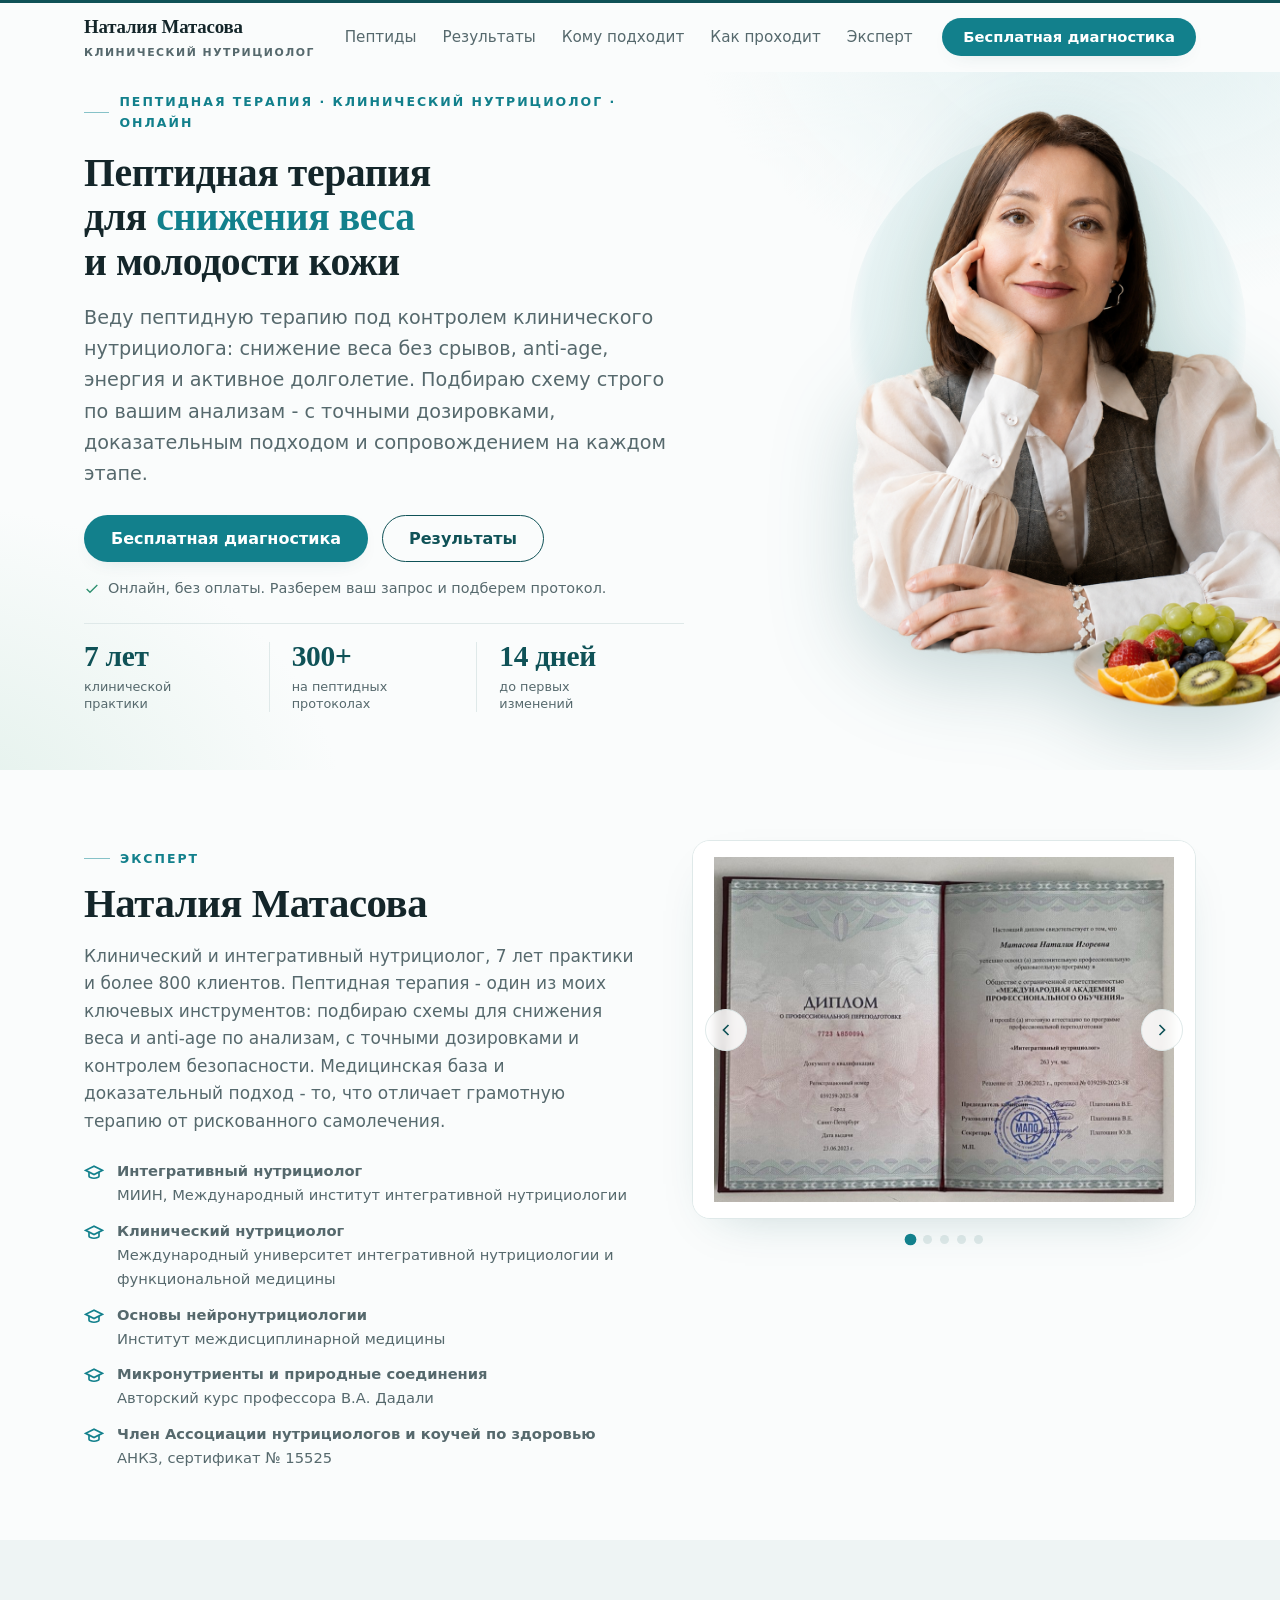
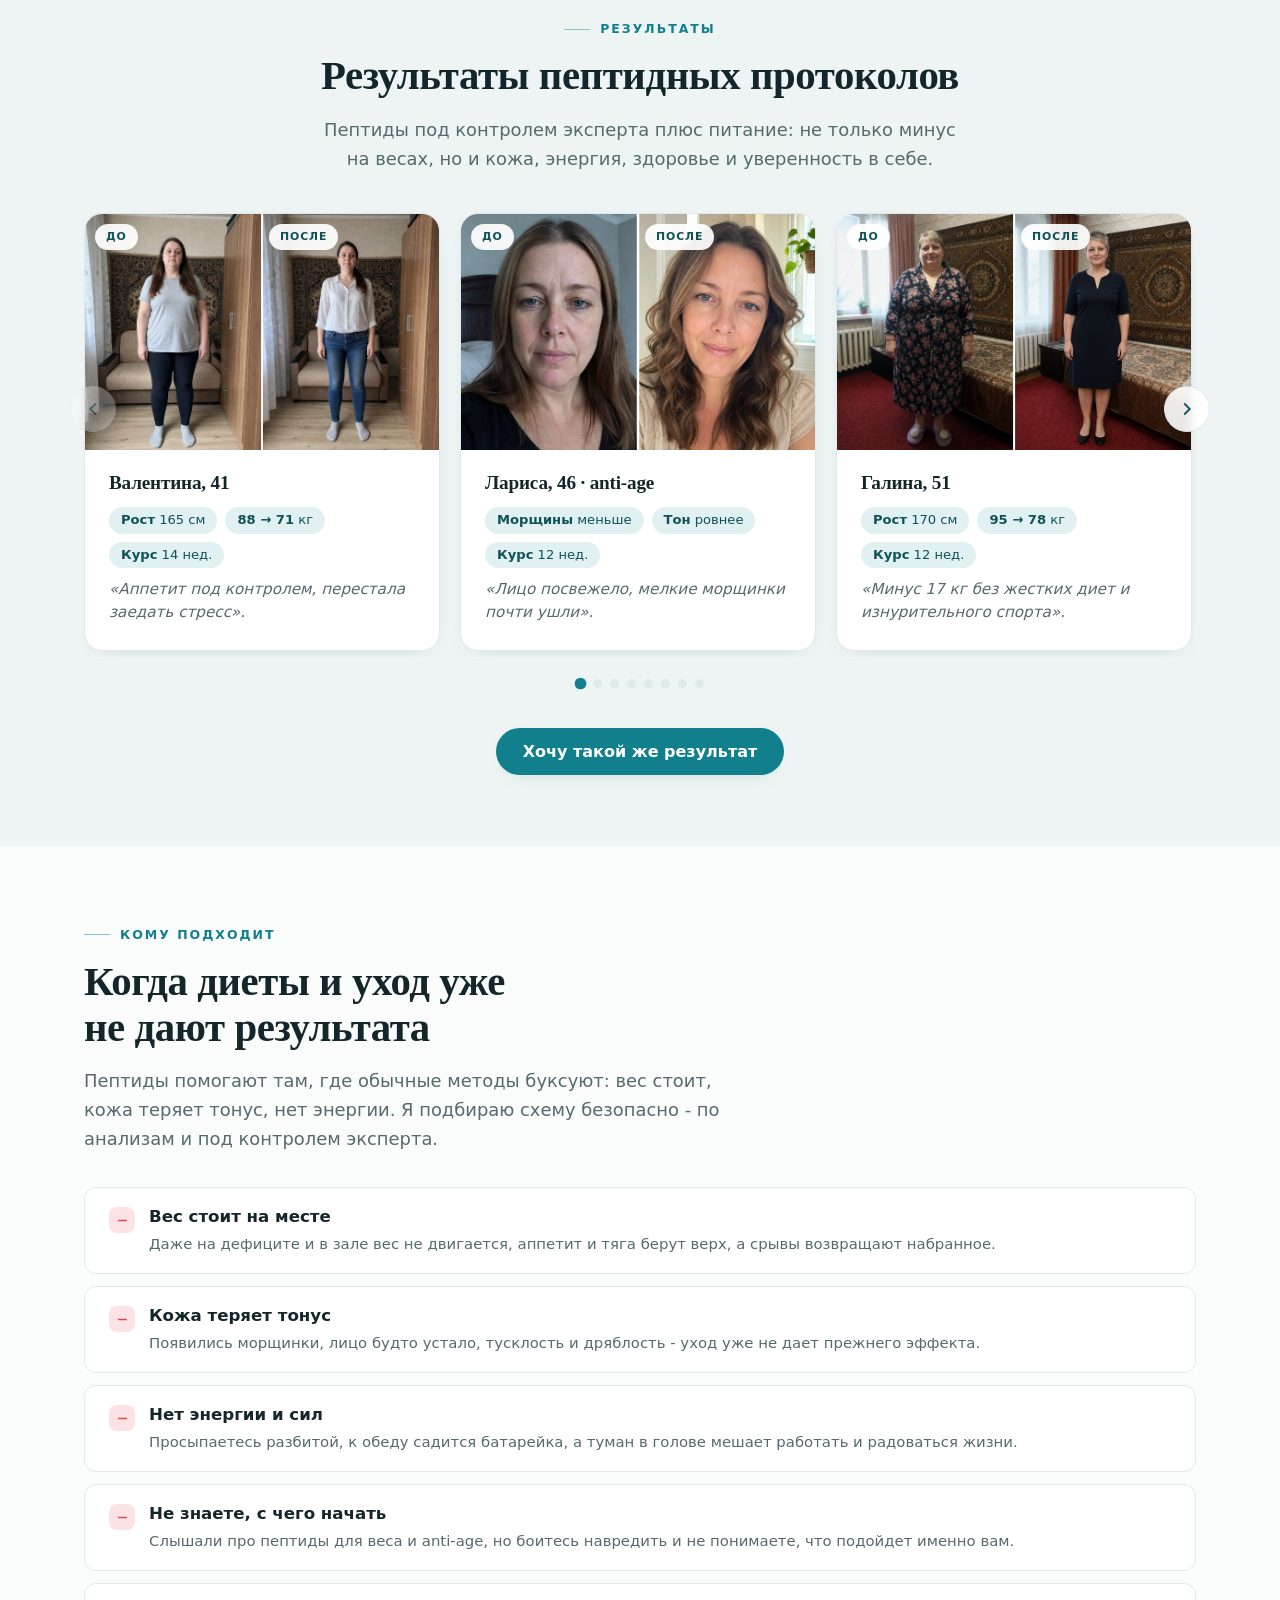
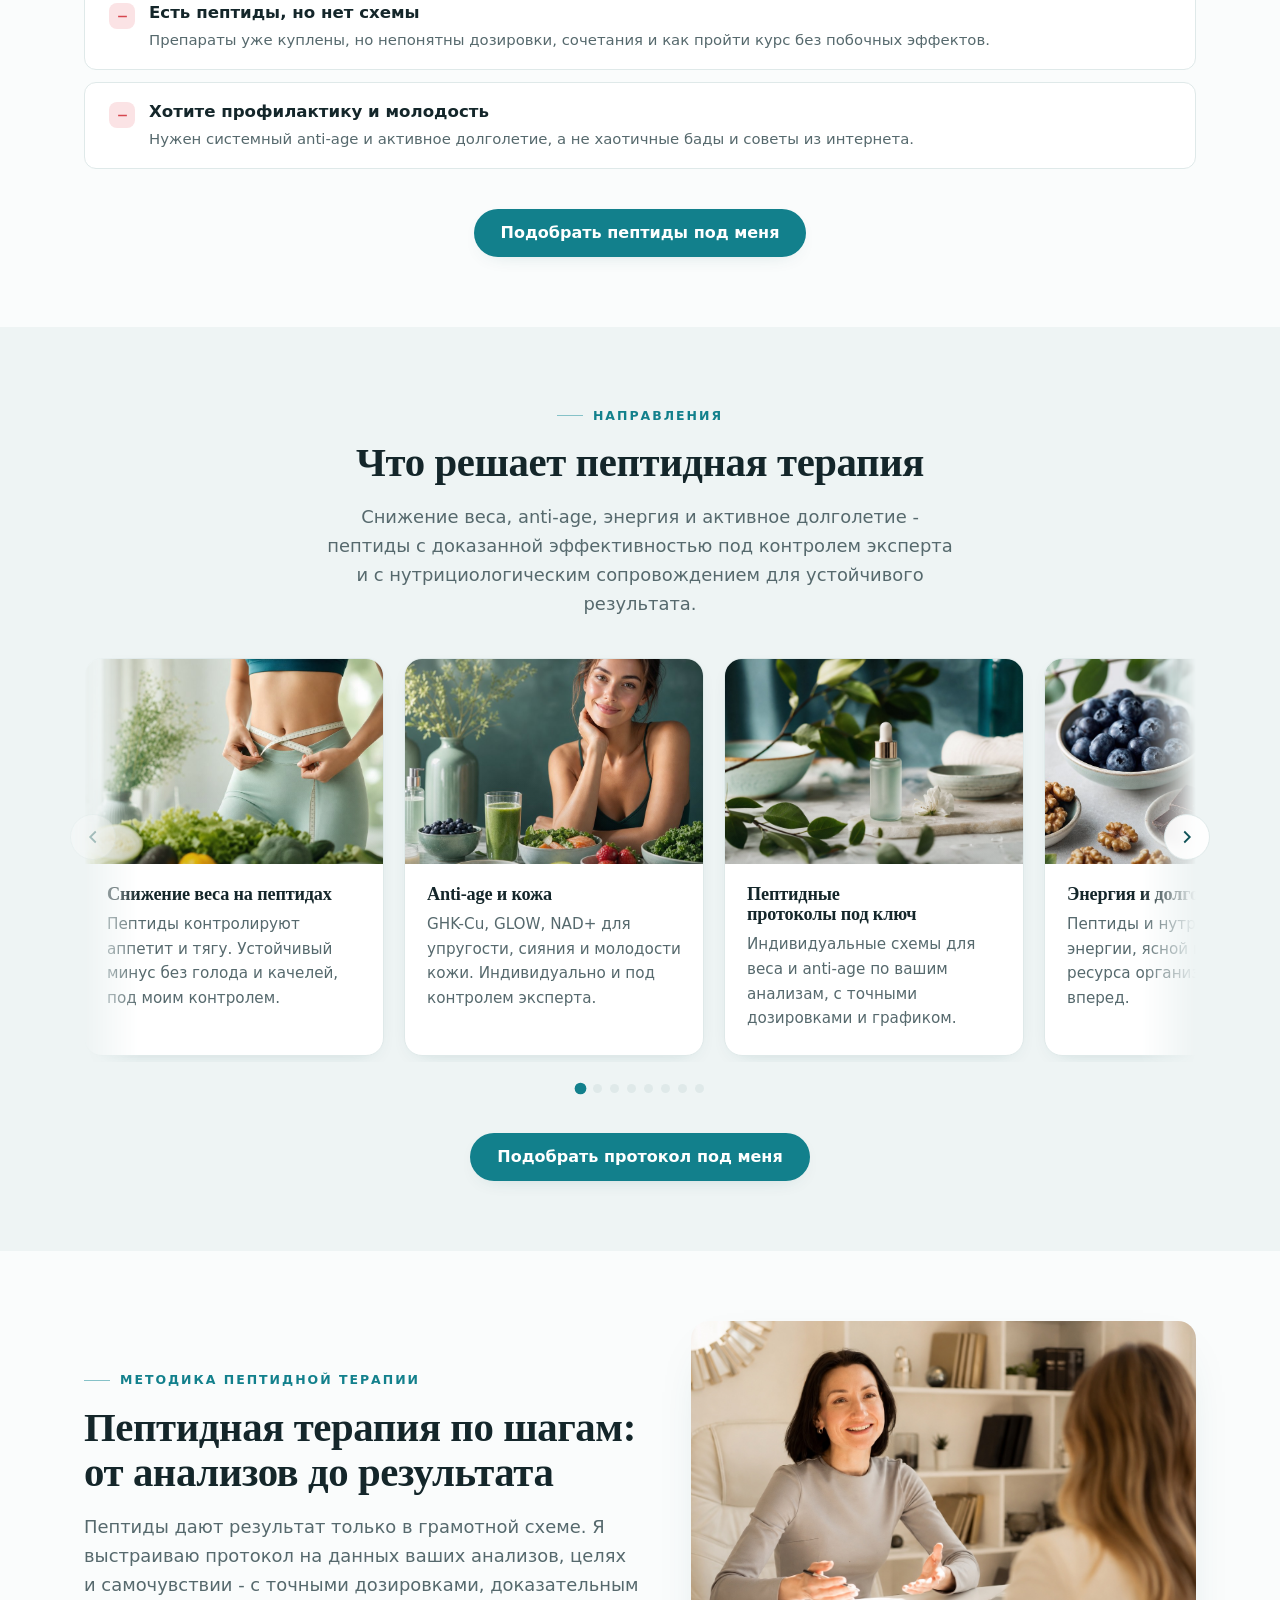
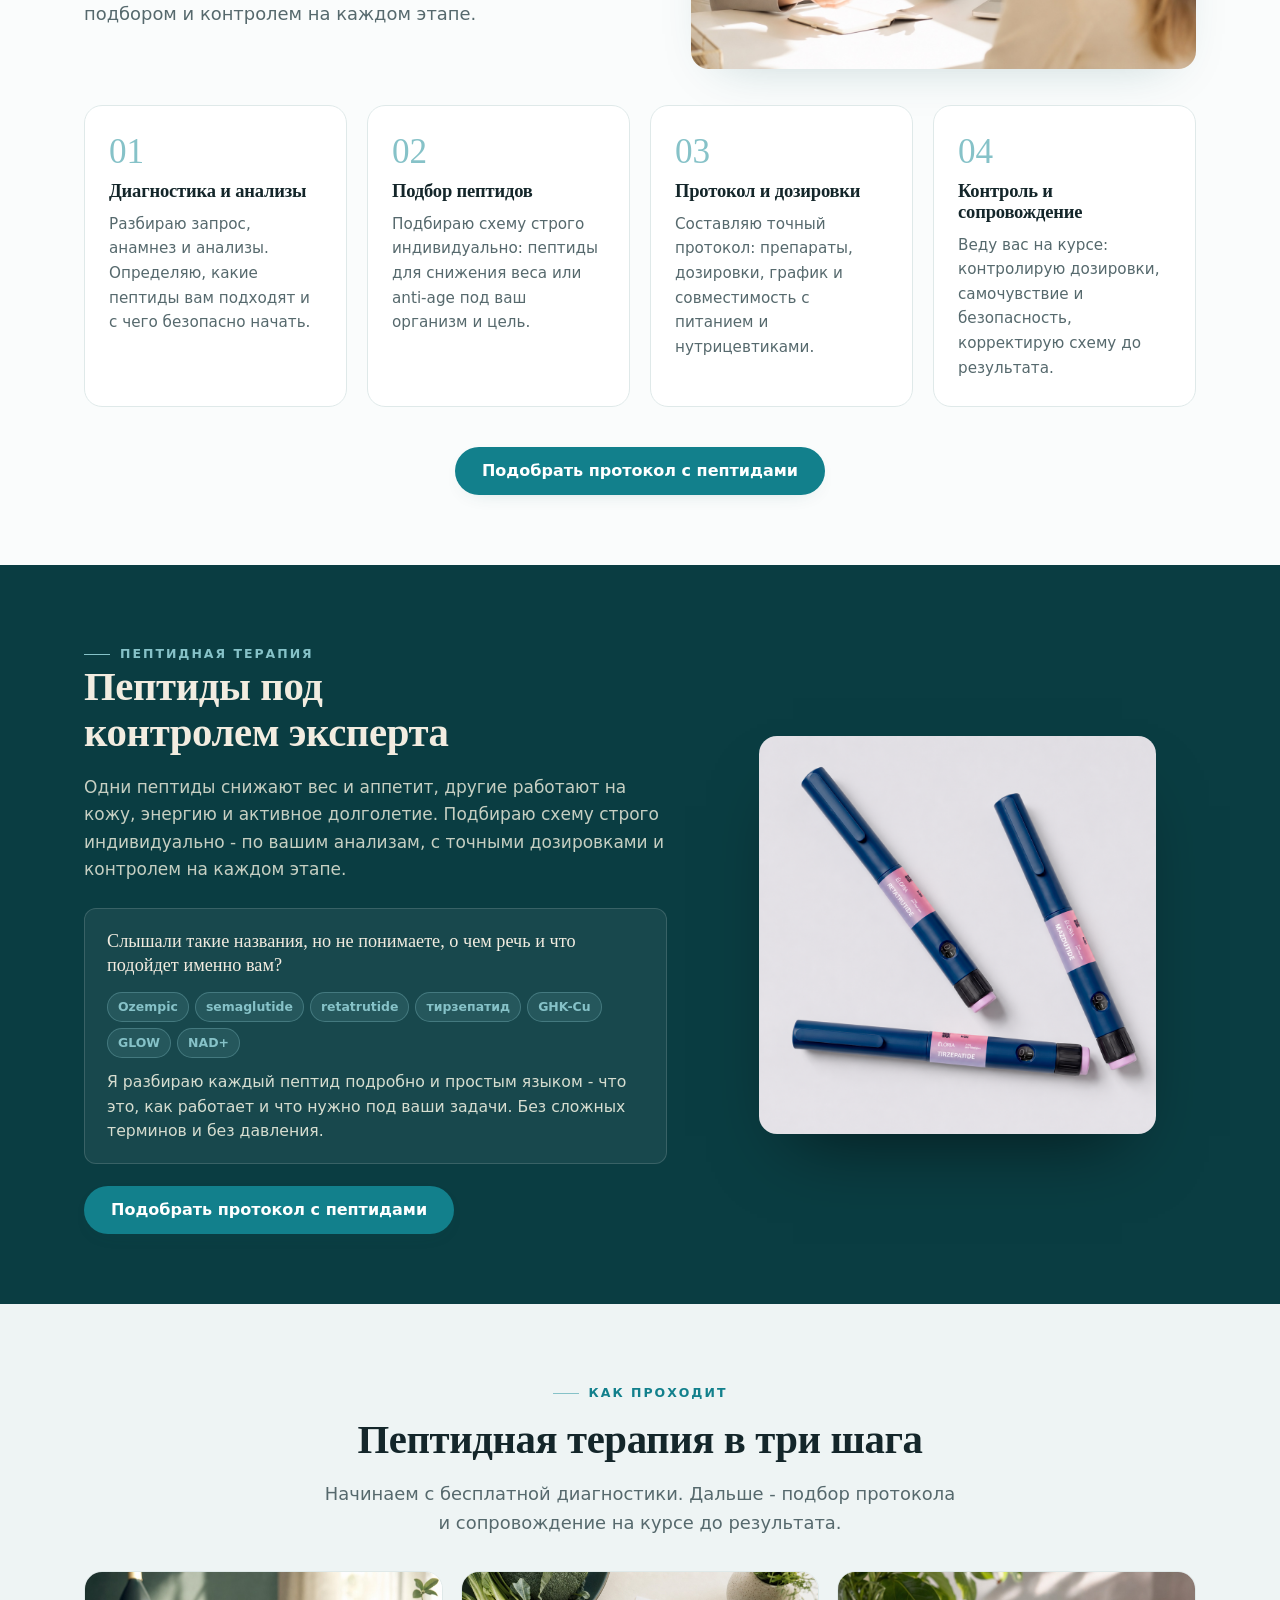
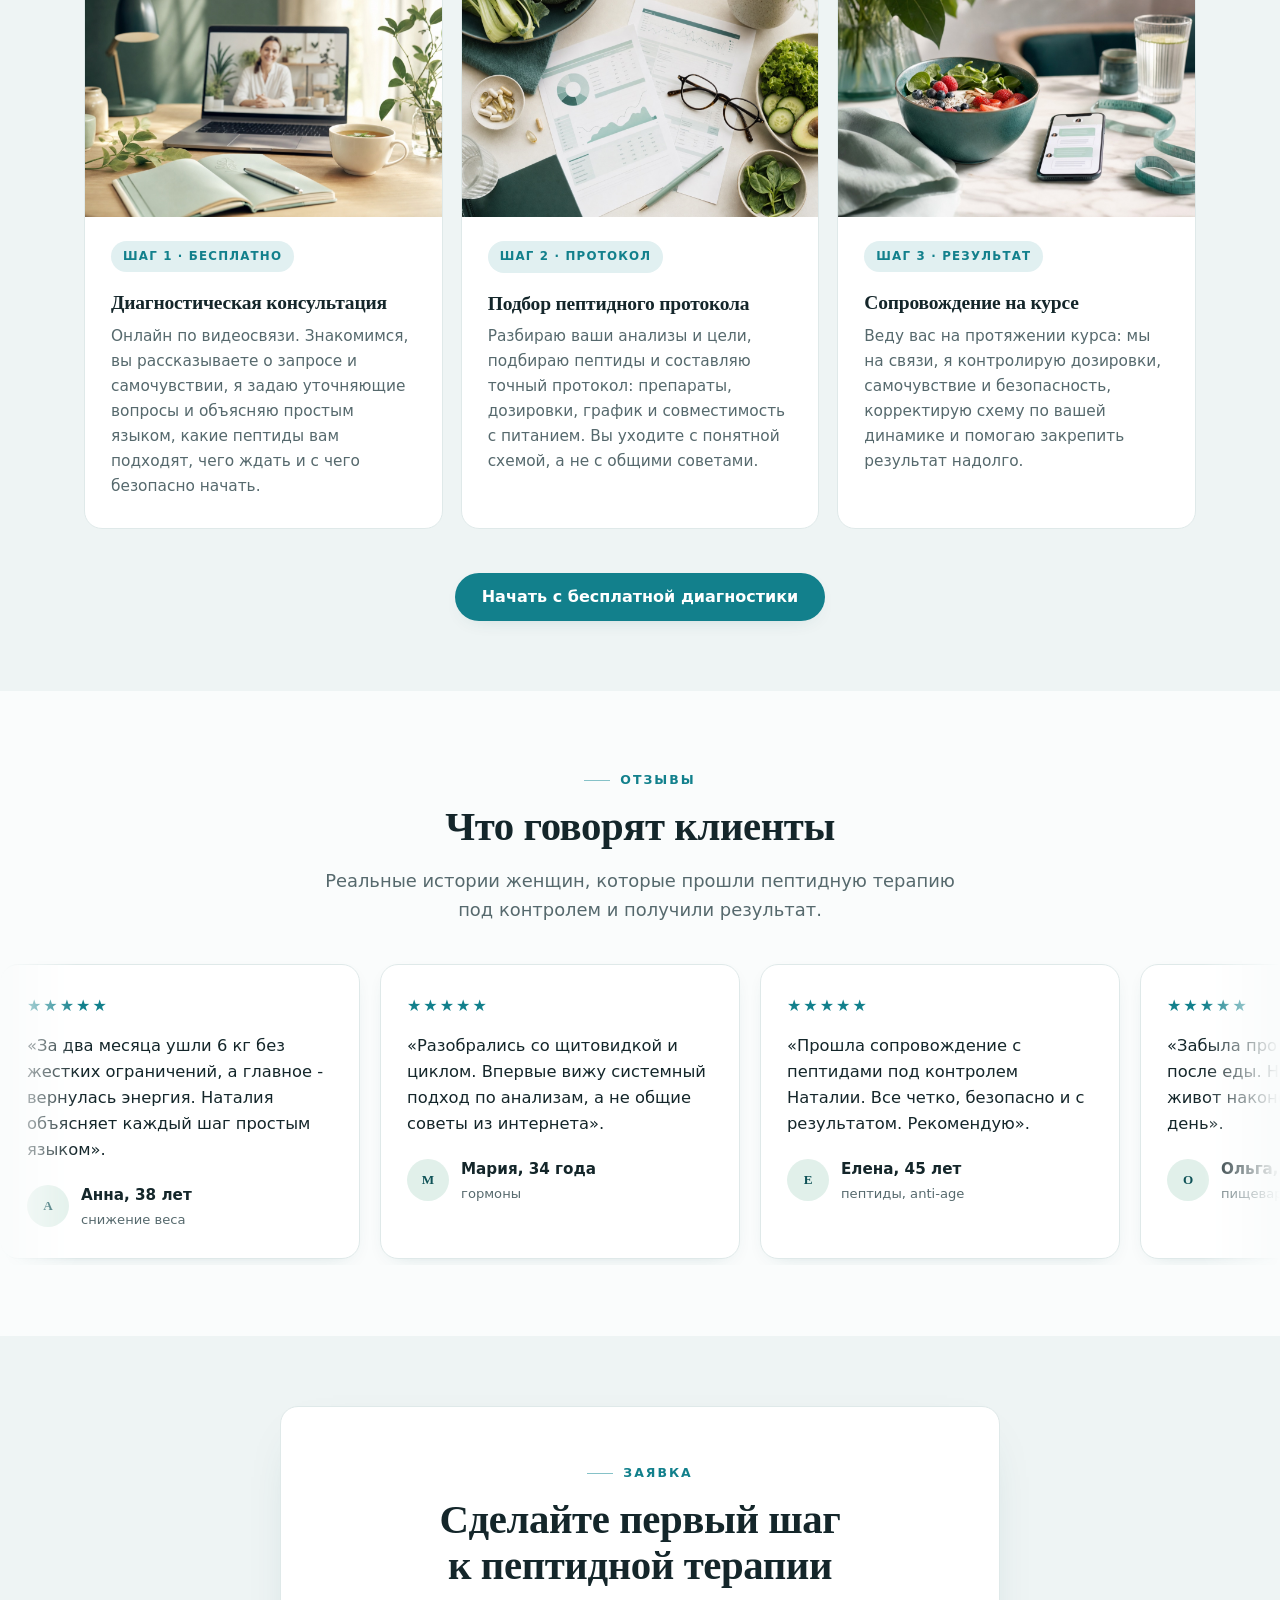
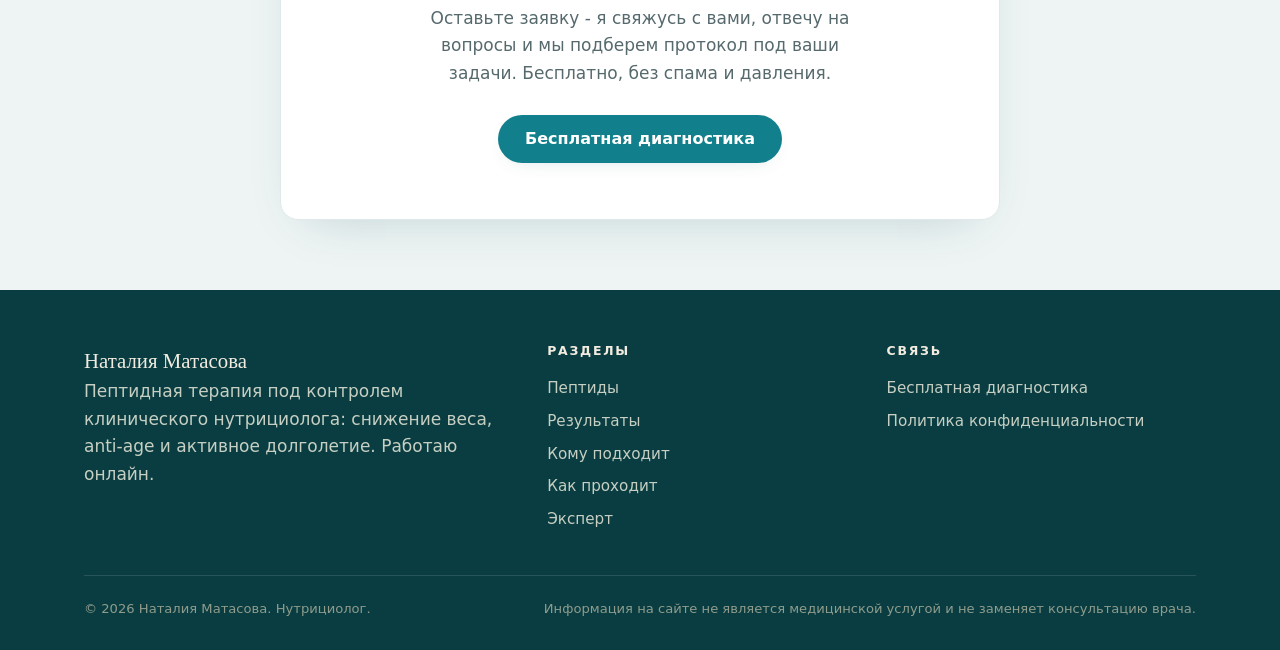
==== commit 026e4004: "Секция пептидов: компактнее (убраны буллеты и цитата, короче заголовок/лид), фото девушки заменено н" ====
--- a/index.html
+++ b/index.html
@@ -280,26 +280,19 @@
     <div class="wrap pept">
       <div class="pept-copy">
         <span class="eyebrow">Пептидная терапия</span>
-        <h2>Пептиды под контролем эксперта: снижение веса и anti-age</h2>
-        <p class="lead">Пептиды - один из моих ключевых инструментов, и я активно применяю их в практике. Одни помогают снизить вес и аппетит, другие работают на кожу, энергию и активное долголетие. Подбираю схему строго индивидуально - по вашим анализам, целям и состоянию, с доказательным подходом и контролем на каждом этапе.</p>
+        <h2>Пептиды под контролем эксперта</h2>
+        <p class="lead">Одни пептиды снижают вес и аппетит, другие работают на кожу, энергию и активное долголетие. Подбираю схему строго индивидуально - по вашим анализам, с точными дозировками и контролем на каждом этапе.</p>
         <div class="pept-names reveal">
-          <p class="pn-q">Слышали такие названия, но совсем не понимаете, о чем речь и что из этого подойдет именно вам?</p>
+          <p class="pn-q">Слышали такие названия, но не понимаете, о чем речь и что подойдет именно вам?</p>
           <div class="pg-tags"><span>Ozempic</span><span>semaglutide</span><span>retatrutide</span><span>тирзепатид</span><span>GHK-Cu</span><span>GLOW</span><span>NAD+</span></div>
-          <p class="pn-a">Я разбираю каждый пептид подробно и простым языком - что это, как работает и что именно нужно под ваши задачи. Без сложных терминов и без давления.</p>
-        </div>
-        <ul class="pept-points">
-          <li><span class="chk"><svg viewBox="0 0 24 24" fill="none" stroke="currentColor" stroke-width="3"><path d="M20 6L9 17l-5-5"/></svg></span>Объясню простым языком, как работают пептиды и кому они подходят</li>
-          <li><span class="chk"><svg viewBox="0 0 24 24" fill="none" stroke="currentColor" stroke-width="3"><path d="M20 6L9 17l-5-5"/></svg></span>Подберу схему индивидуально, под ваш организм и анализы</li>
-          <li><span class="chk"><svg viewBox="0 0 24 24" fill="none" stroke="currentColor" stroke-width="3"><path d="M20 6L9 17l-5-5"/></svg></span>Встрою пептиды в протокол питания для устойчивого результата</li>
-          <li><span class="chk"><svg viewBox="0 0 24 24" fill="none" stroke="currentColor" stroke-width="3"><path d="M20 6L9 17l-5-5"/></svg></span>Проконтролирую дозировки, самочувствие и безопасность</li>
-        </ul>
-        <p class="pept-trust">Пептиды дают результат только в грамотной схеме. Самолечение рискованно - со мной вы получаете доказательный подбор, точные дозировки и сопровождение до цели.</p>
+          <p class="pn-a">Я разбираю каждый пептид подробно и простым языком - что это, как работает и что нужно под ваши задачи. Без сложных терминов и без давления.</p>
+        </div>
         <div class="hero-cta" style="margin-top:22px">
           <a class="btn" href="#lead" data-lead="free">Подобрать протокол с пептидами</a>
         </div>
       </div>
       <figure class="pept-figure">
-        <img src="assets/peptides-hero.jpg" alt="Пептидная терапия под контролем эксперта" loading="lazy">
+        <img src="assets/peptides-pens.png" alt="Пептиды для снижения веса: ретатрутид, тирзепатид, маздутид" loading="lazy" width="1100" height="1100">
       </figure>
     </div>
   </section>
--- a/css/styles.css
+++ b/css/styles.css
@@ -602,11 +602,10 @@
 .spec-prev { left: -14px; } .spec-next { right: -14px; }
 .spec-dots { margin-top: 22px; }
 
-/* --- PEPTIDES: крупное фото-портрет --- */
-.pept { grid-template-columns: .9fr 1.1fr; }
-.pept { align-items: stretch; }
-.pept-figure { align-self: stretch; display: flex; }
-.pept-figure img { width: 100%; height: 100%; object-fit: cover; object-position: 50% 22%; border-radius: var(--radius); box-shadow: 0 36px 72px -34px rgba(0,0,0,.6); }
+/* --- PEPTIDES: продуктовое фото-квадрат, выровнено по копирайту --- */
+.pept { grid-template-columns: 1.1fr .9fr; align-items: center; }
+.pept-figure { align-self: center; display: block; }
+.pept-figure img { width: 100%; height: auto; aspect-ratio: 1 / 1; object-fit: cover; object-position: center; background: #EDEDF0; border-radius: var(--radius); box-shadow: 0 36px 72px -34px rgba(0,0,0,.6); }
 .pept-figure::before { display: none; }
 
 /* --- RESULTS: карточки с фото и метрикой --- */
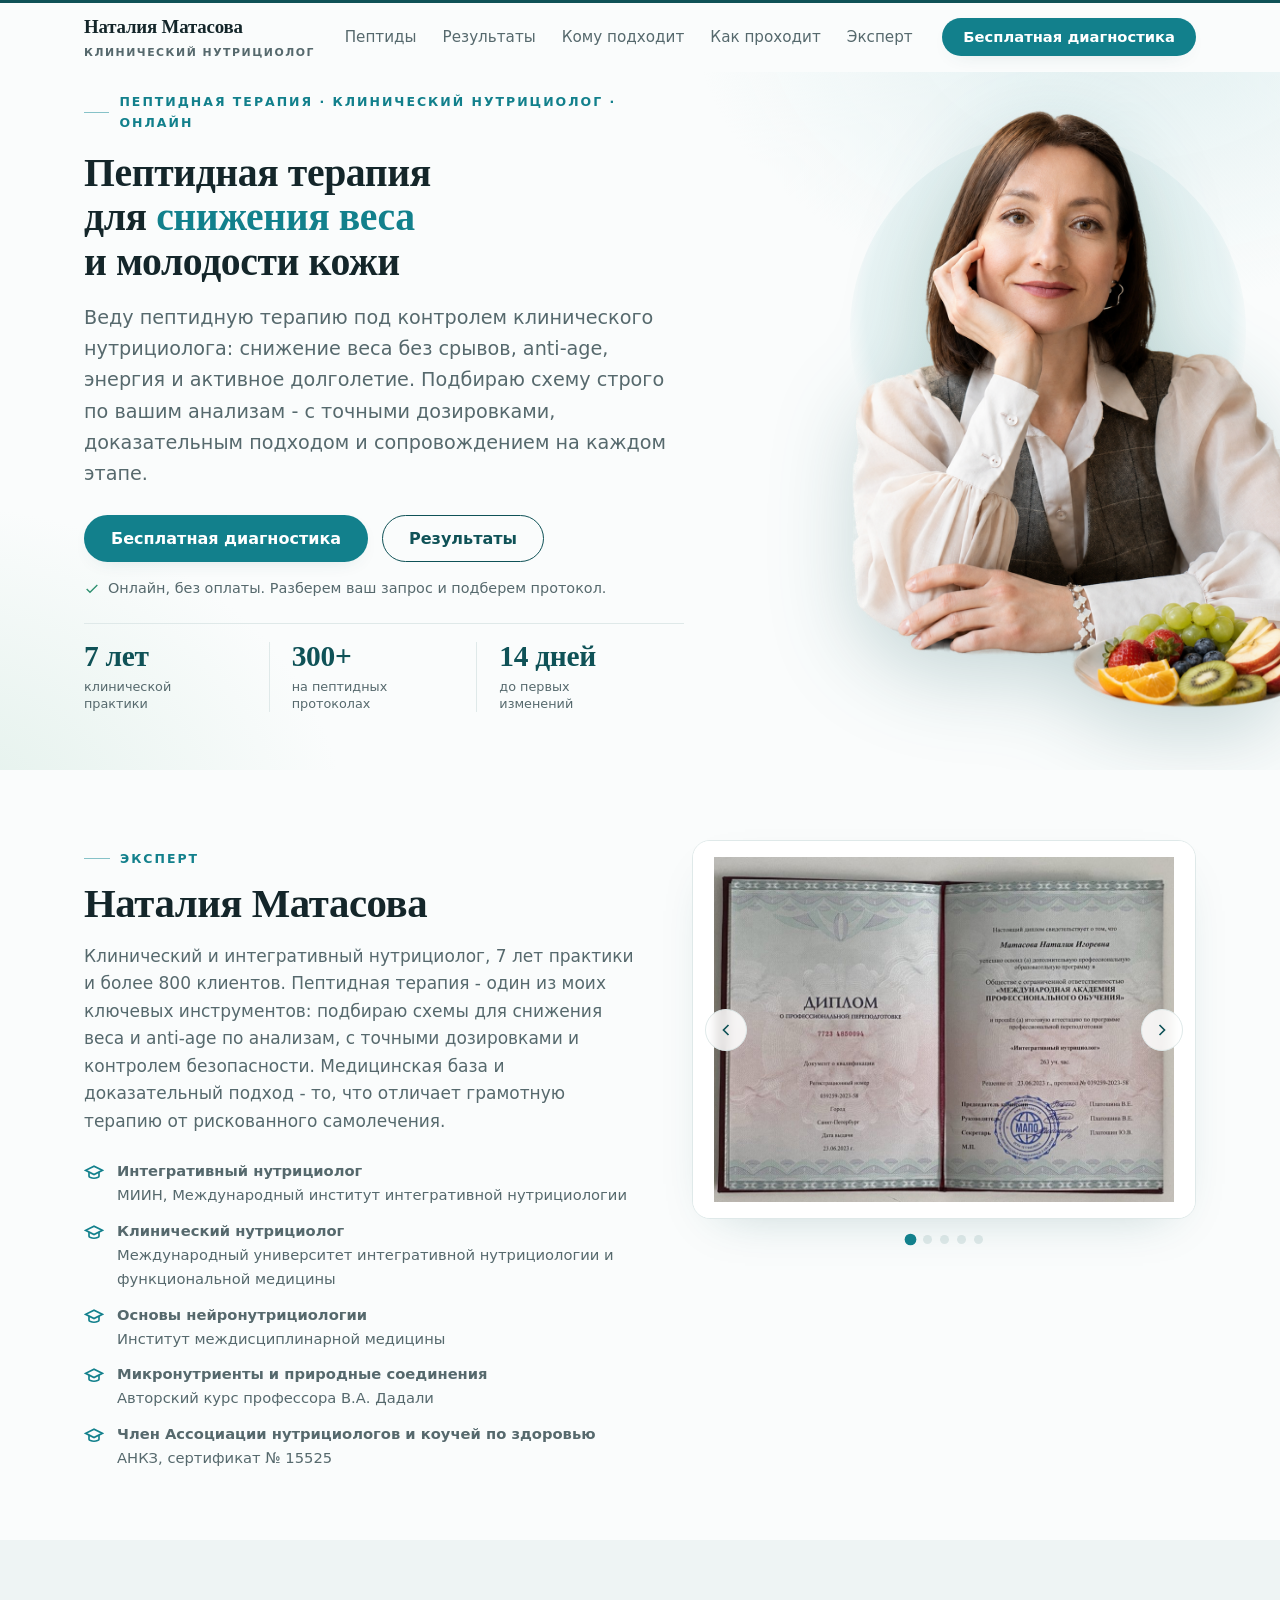
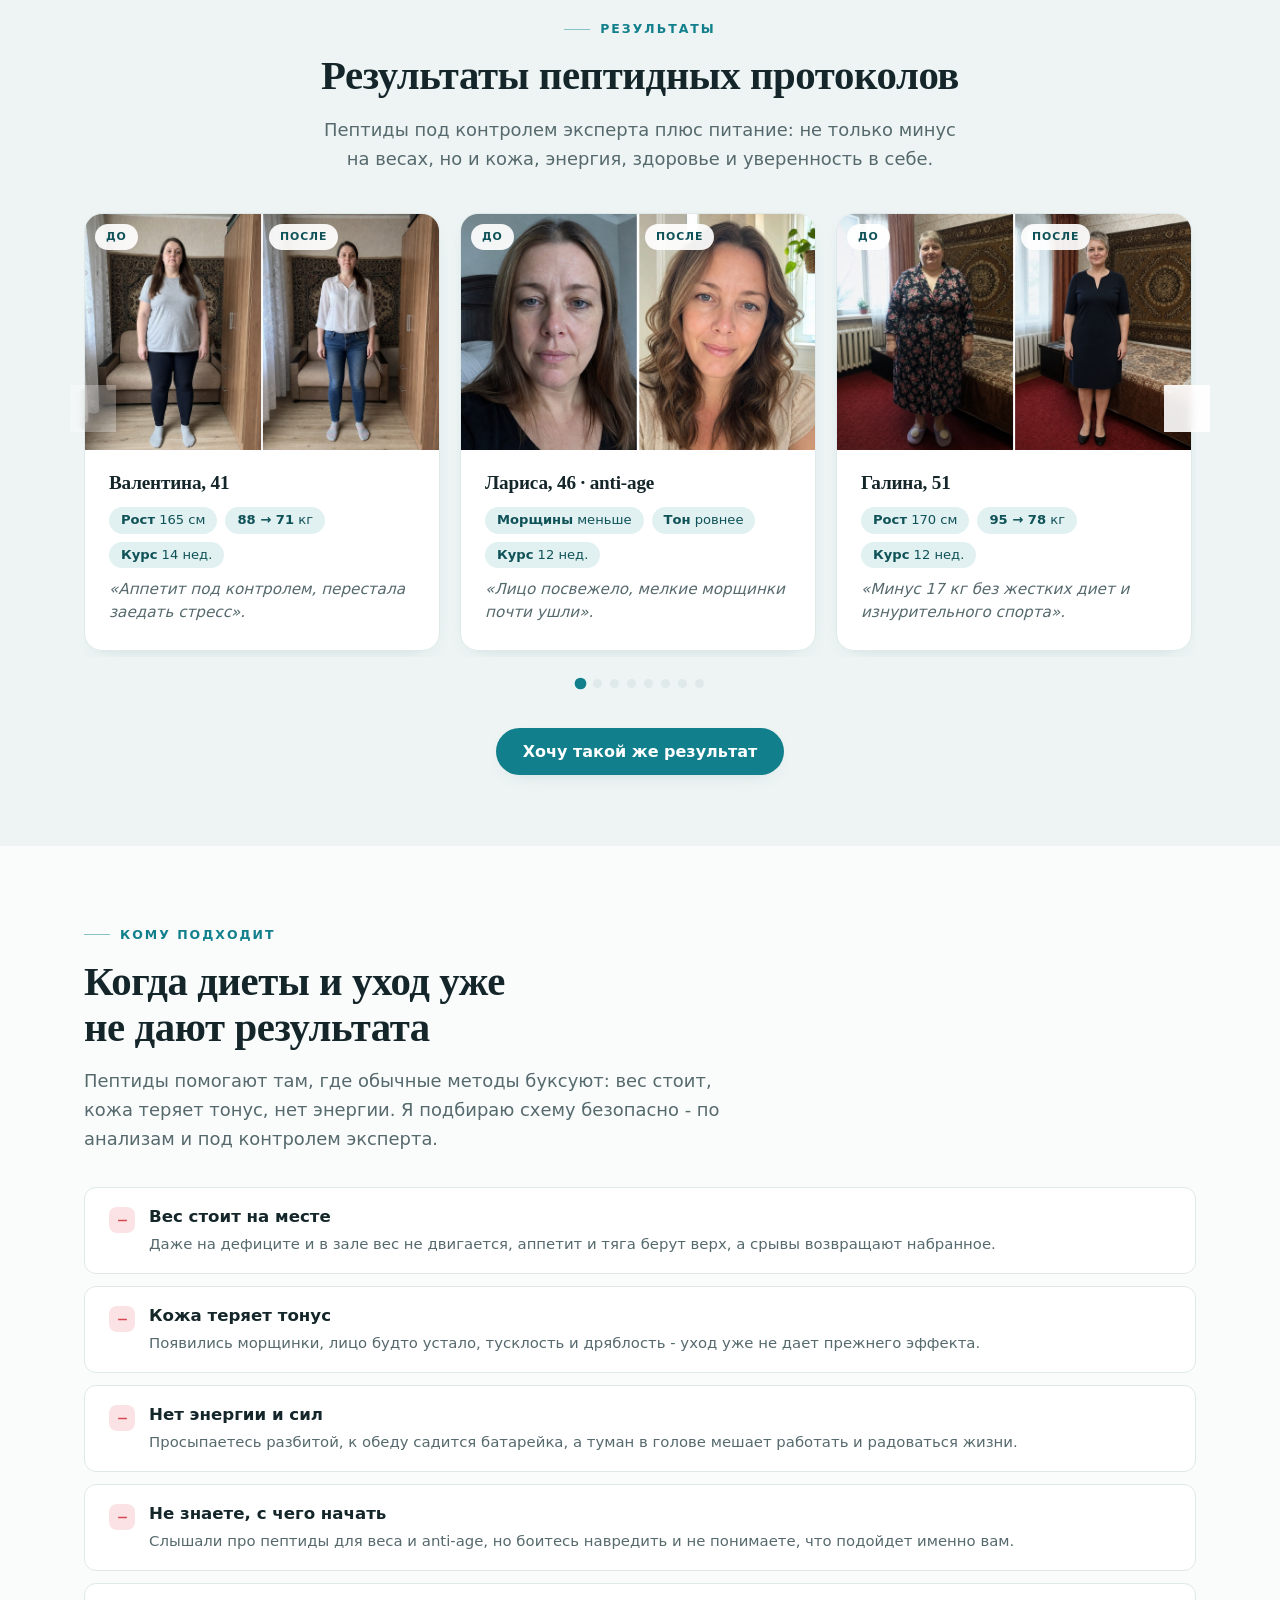
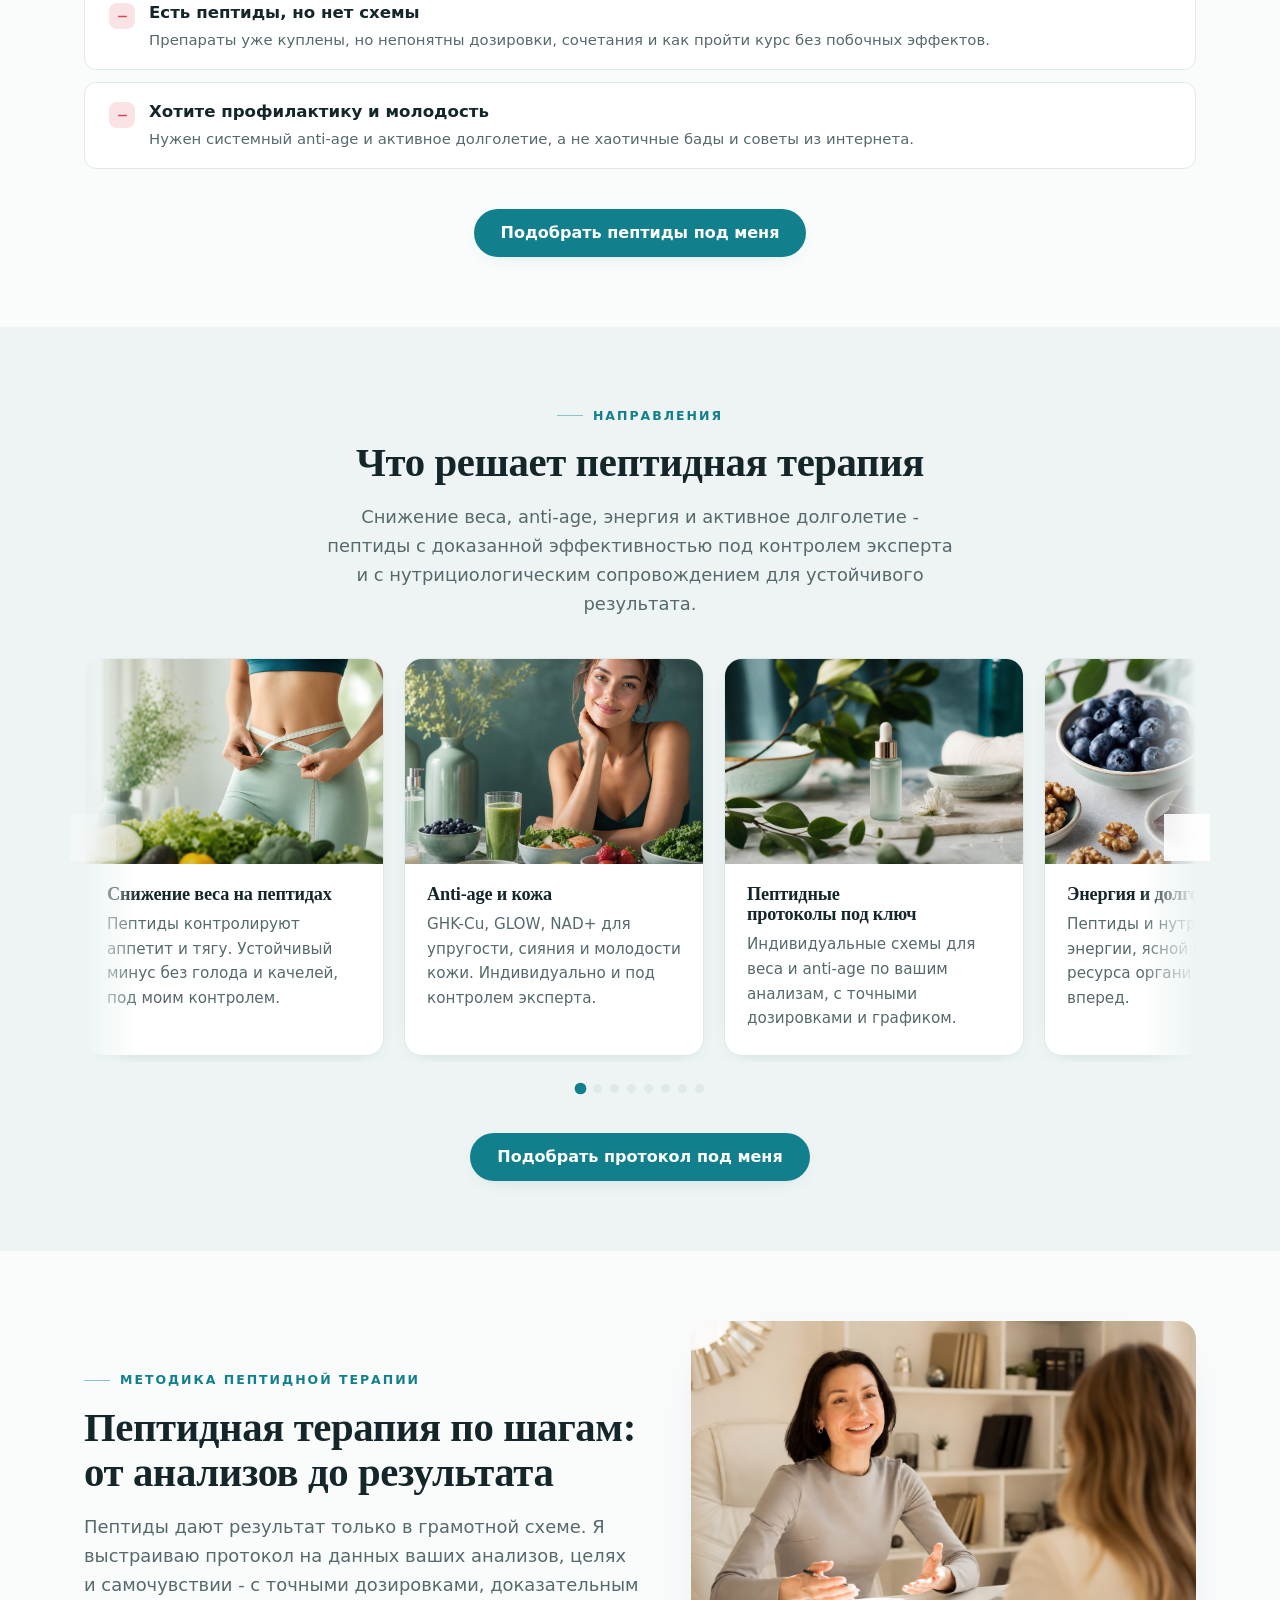
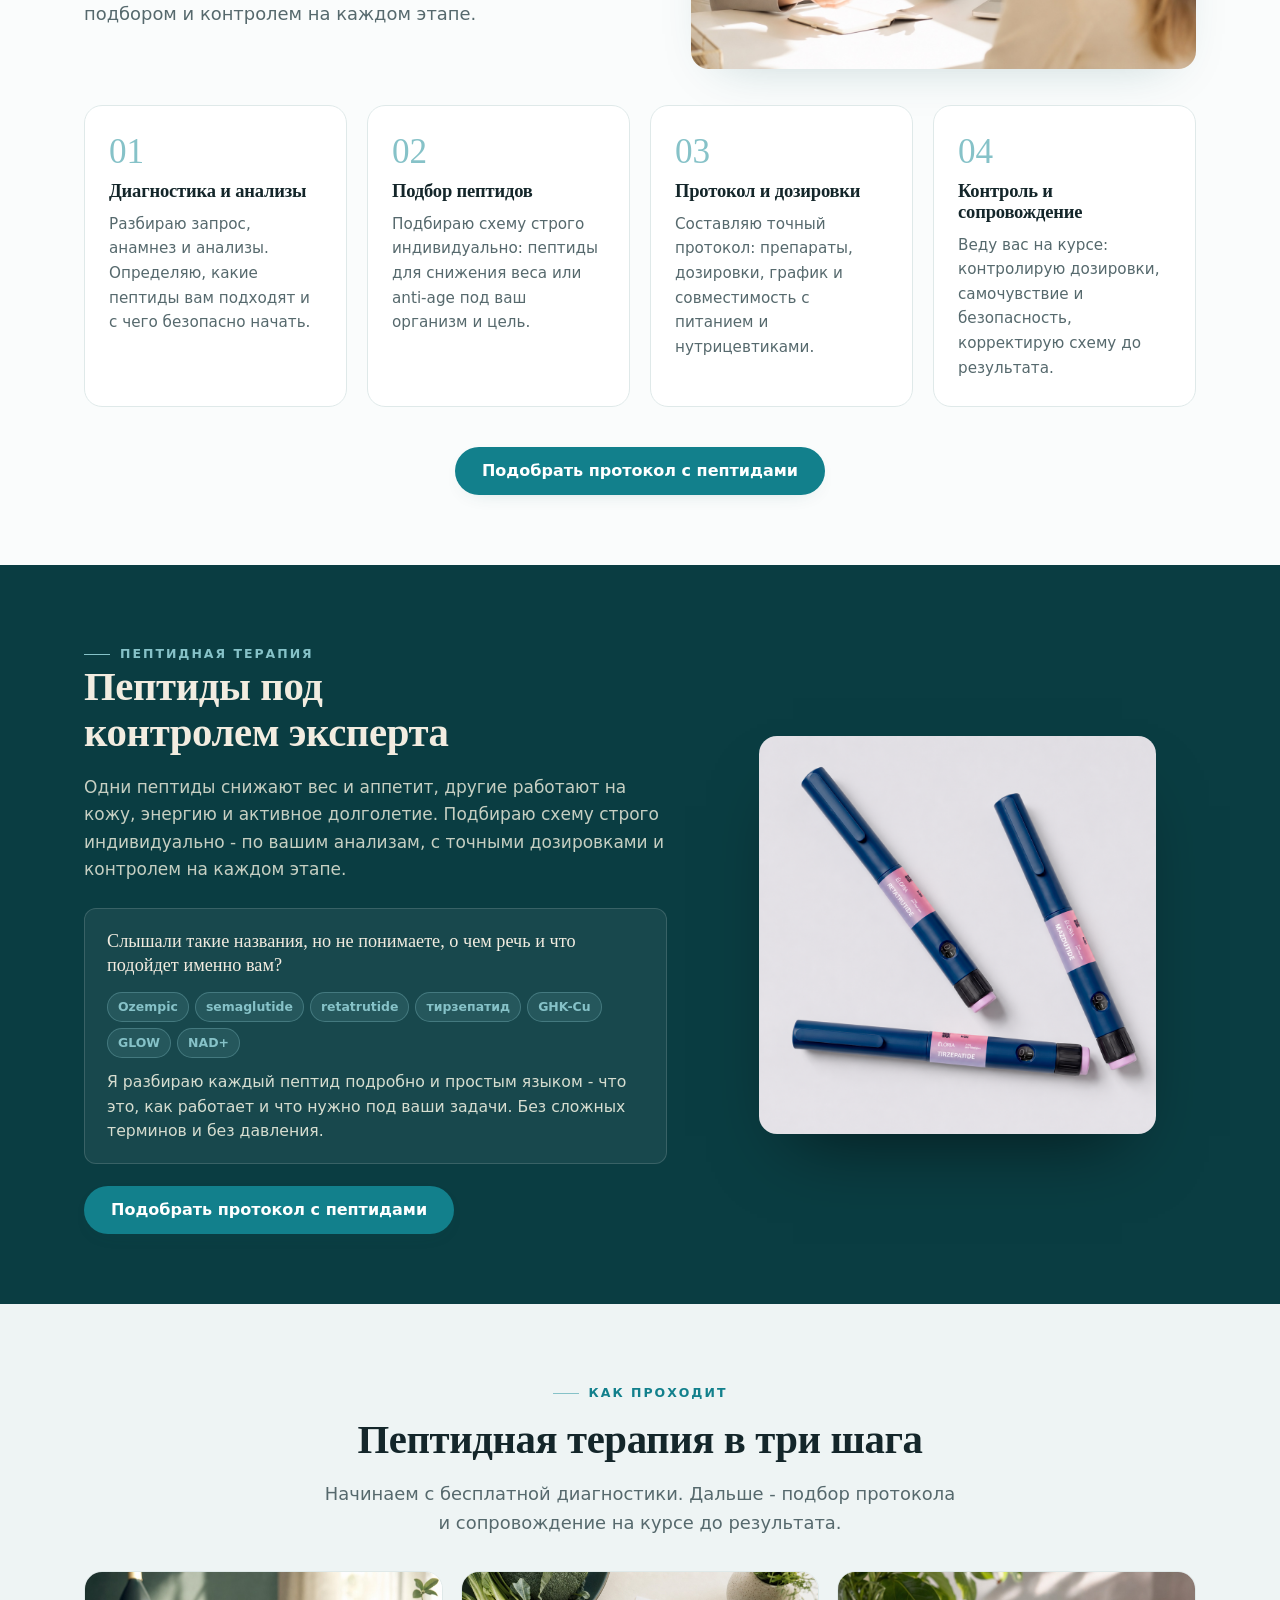
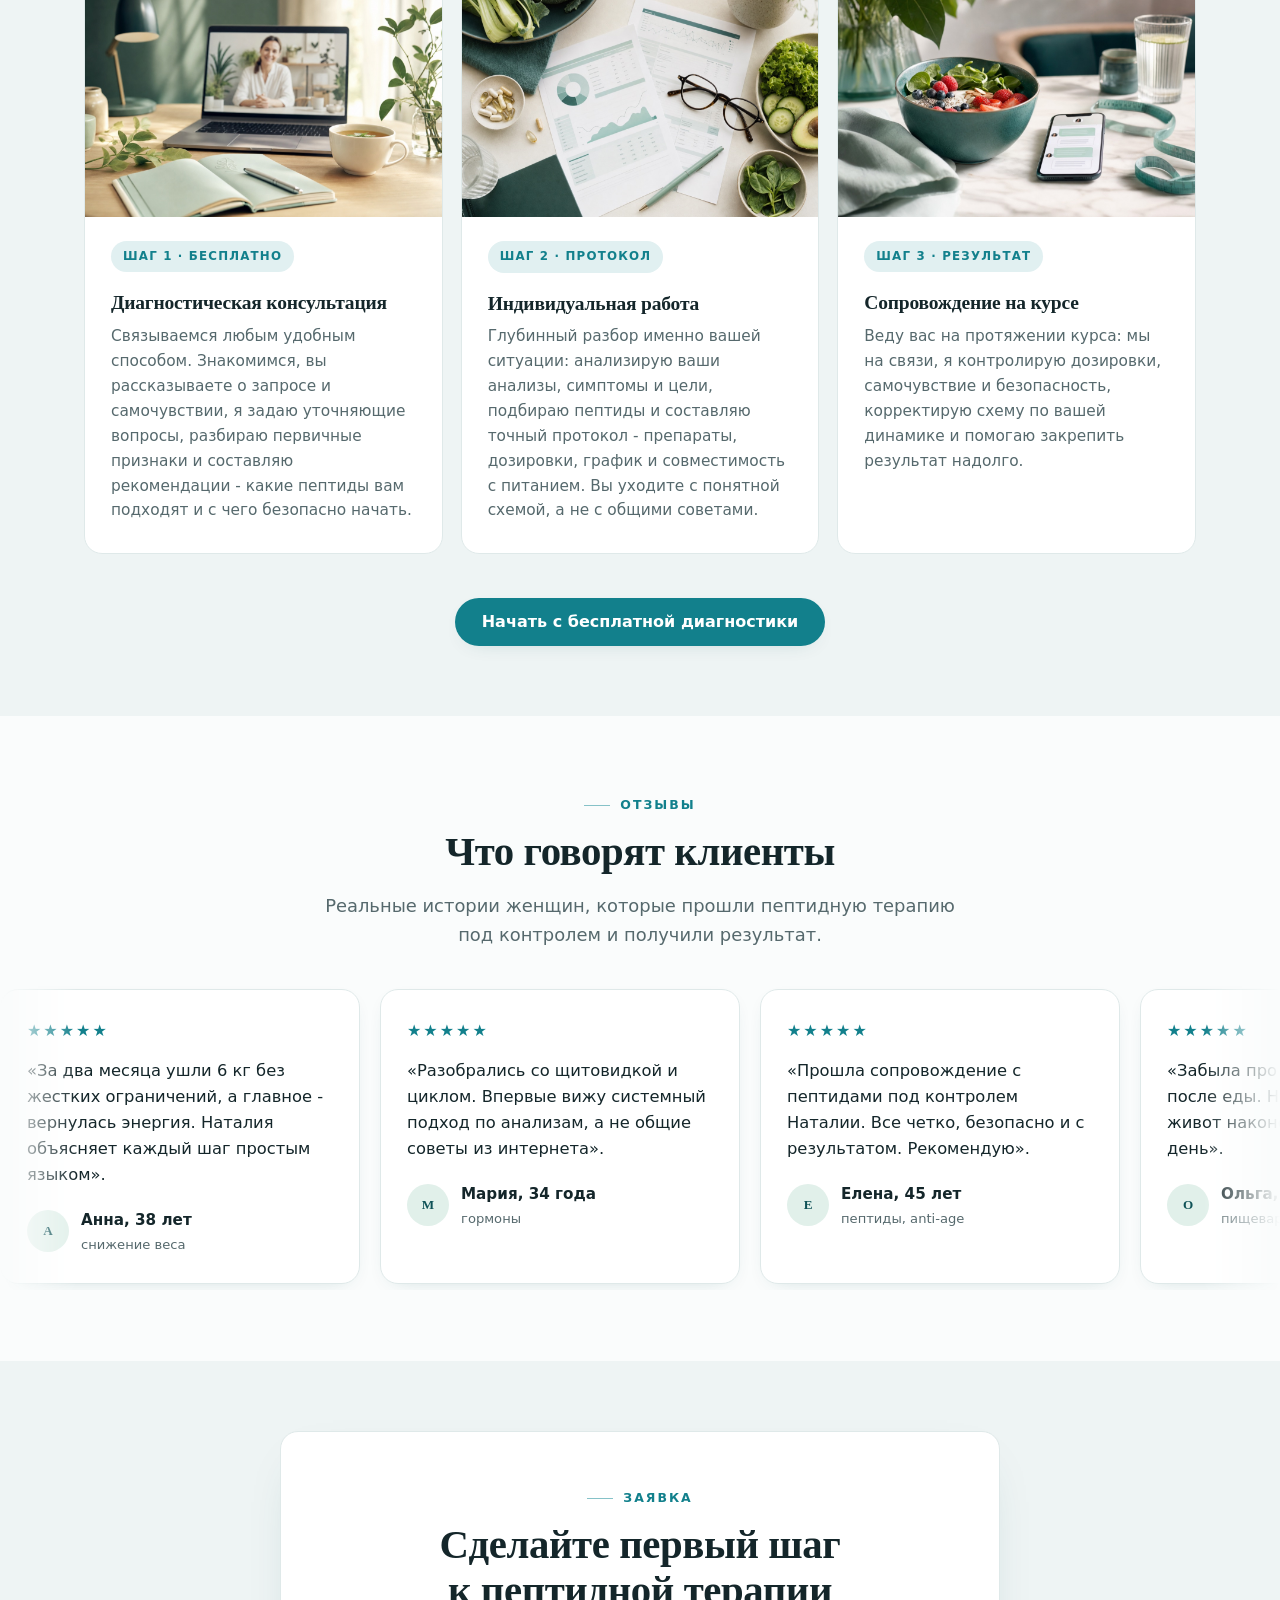
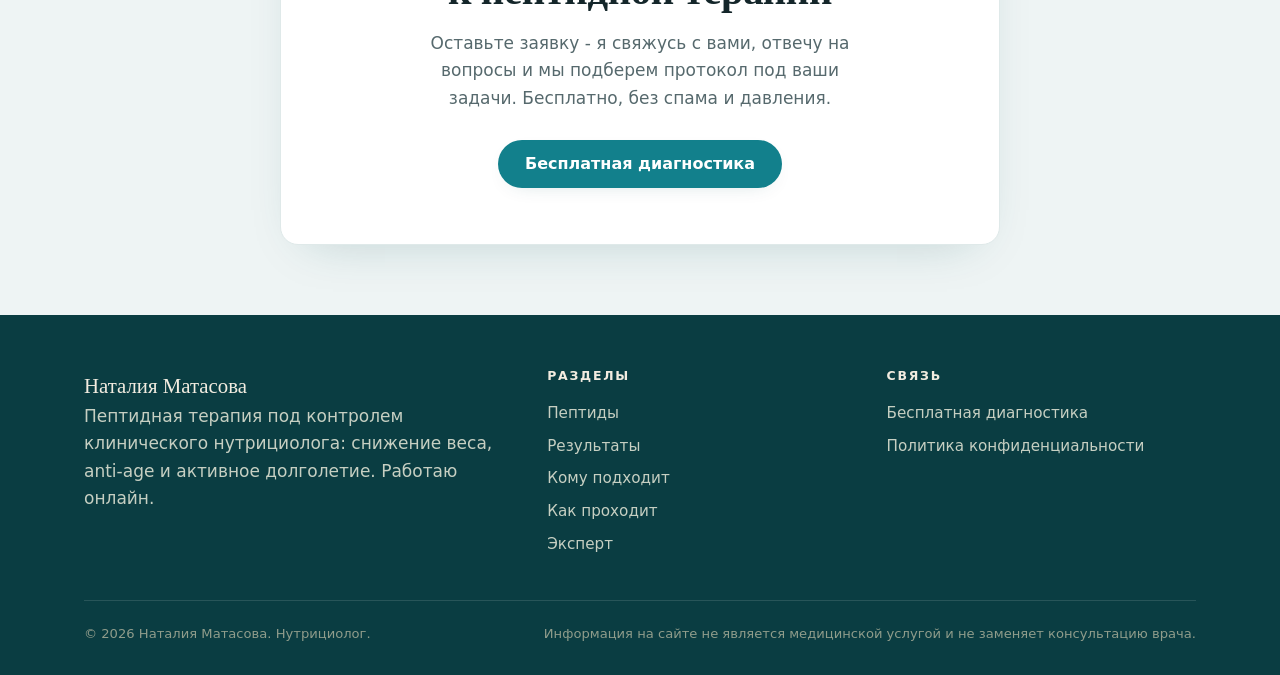
==== commit f1a79f3a: "Флоу: шаг1 - связь любым способом + разбор первичных признаков (убрана видеосвязь); шаг2 -> 'Индивид" ====
--- a/index.html
+++ b/index.html
@@ -311,15 +311,15 @@
           <div class="flow-body">
             <span class="badge">Шаг 1 · бесплатно</span>
             <h3>Диагностическая консультация</h3>
-            <p>Онлайн по видеосвязи. Знакомимся, вы рассказываете о запросе и самочувствии, я задаю уточняющие вопросы и объясняю простым языком, какие пептиды вам подходят, чего ждать и с чего безопасно начать.</p>
+            <p>Связываемся любым удобным способом. Знакомимся, вы рассказываете о запросе и самочувствии, я задаю уточняющие вопросы, разбираю первичные признаки и составляю рекомендации - какие пептиды вам подходят и с чего безопасно начать.</p>
           </div>
         </div>
         <div class="flow-step reveal">
           <div class="flow-img"><img src="assets/step-2.jpg" alt="Подбор пептидного протокола" loading="lazy" width="1240" height="826"></div>
           <div class="flow-body">
             <span class="badge">Шаг 2 · протокол</span>
-            <h3>Подбор пептидного протокола</h3>
-            <p>Разбираю ваши анализы и цели, подбираю пептиды и составляю точный протокол: препараты, дозировки, график и совместимость с питанием. Вы уходите с понятной схемой, а не с общими советами.</p>
+            <h3>Индивидуальная работа</h3>
+            <p>Глубинный разбор именно вашей ситуации: анализирую ваши анализы, симптомы и цели, подбираю пептиды и составляю точный протокол - препараты, дозировки, график и совместимость с питанием. Вы уходите с понятной схемой, а не с общими советами.</p>
           </div>
         </div>
         <div class="flow-step reveal">
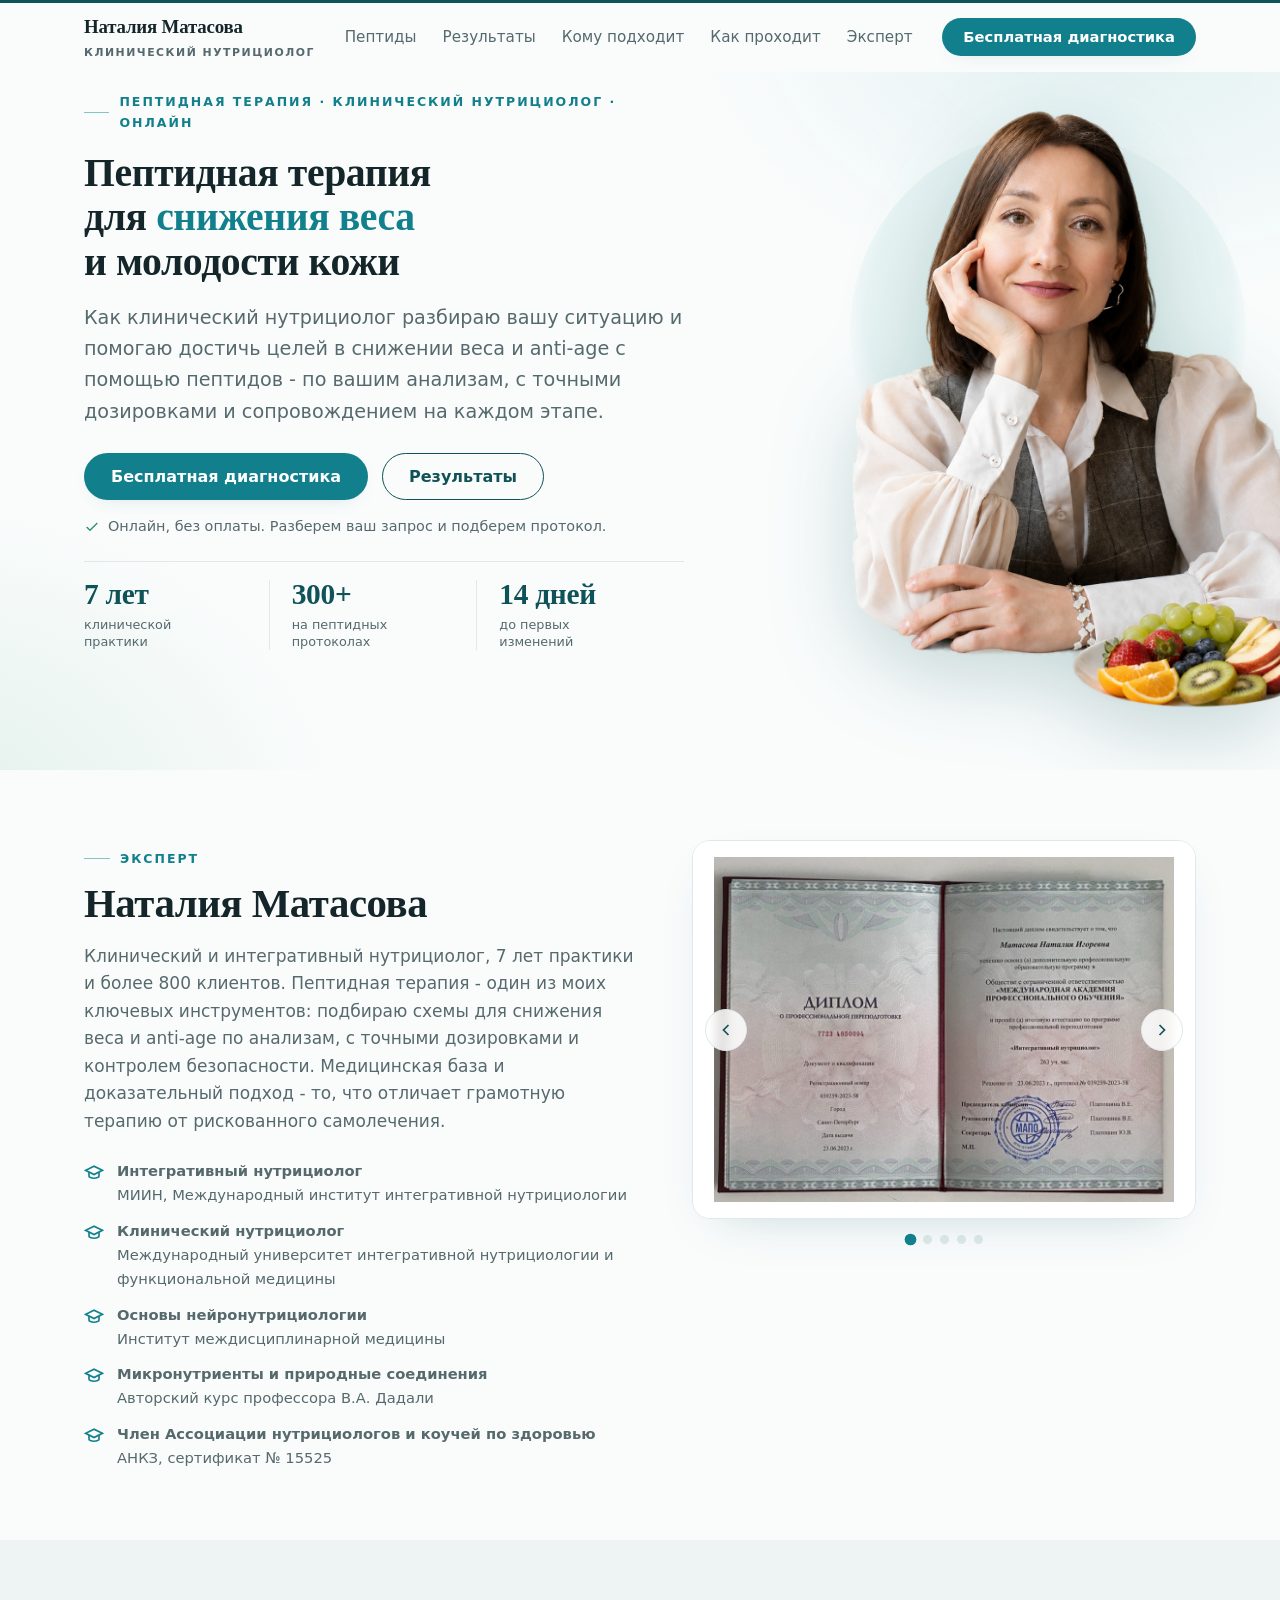
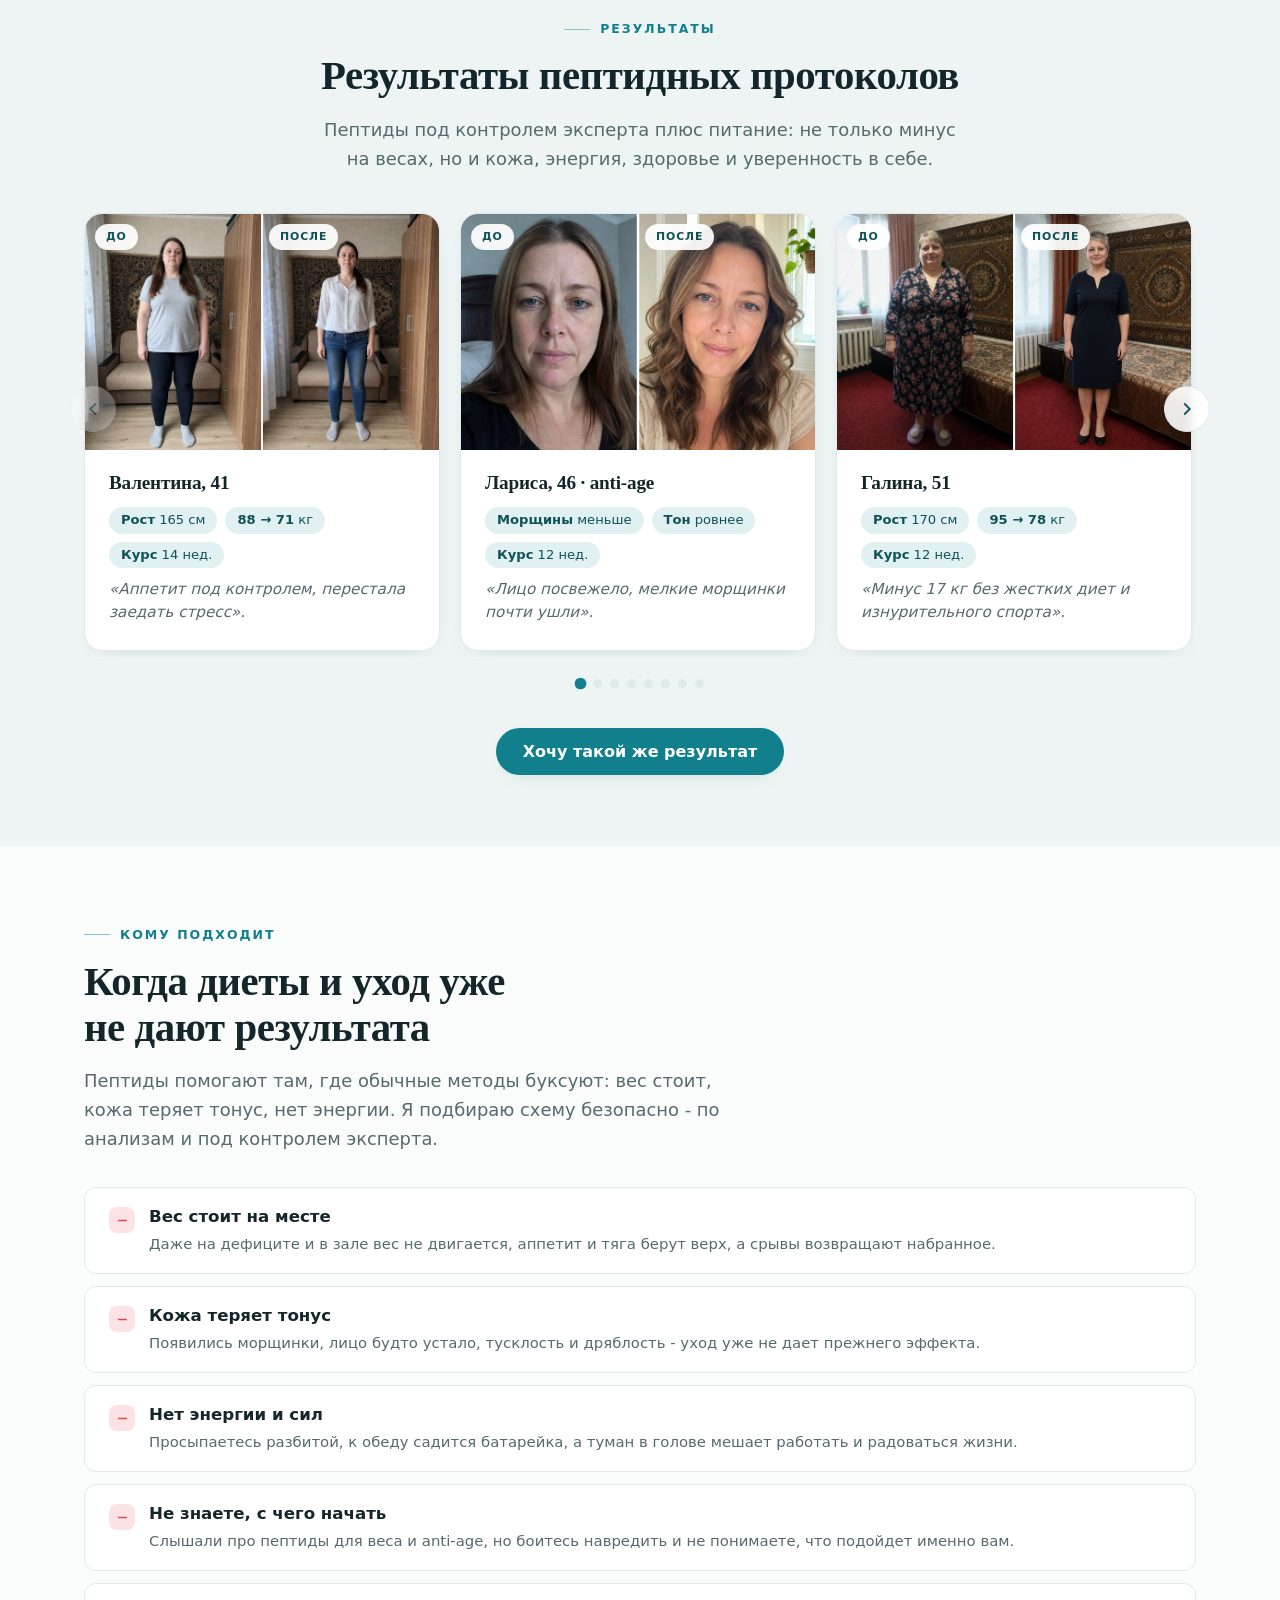
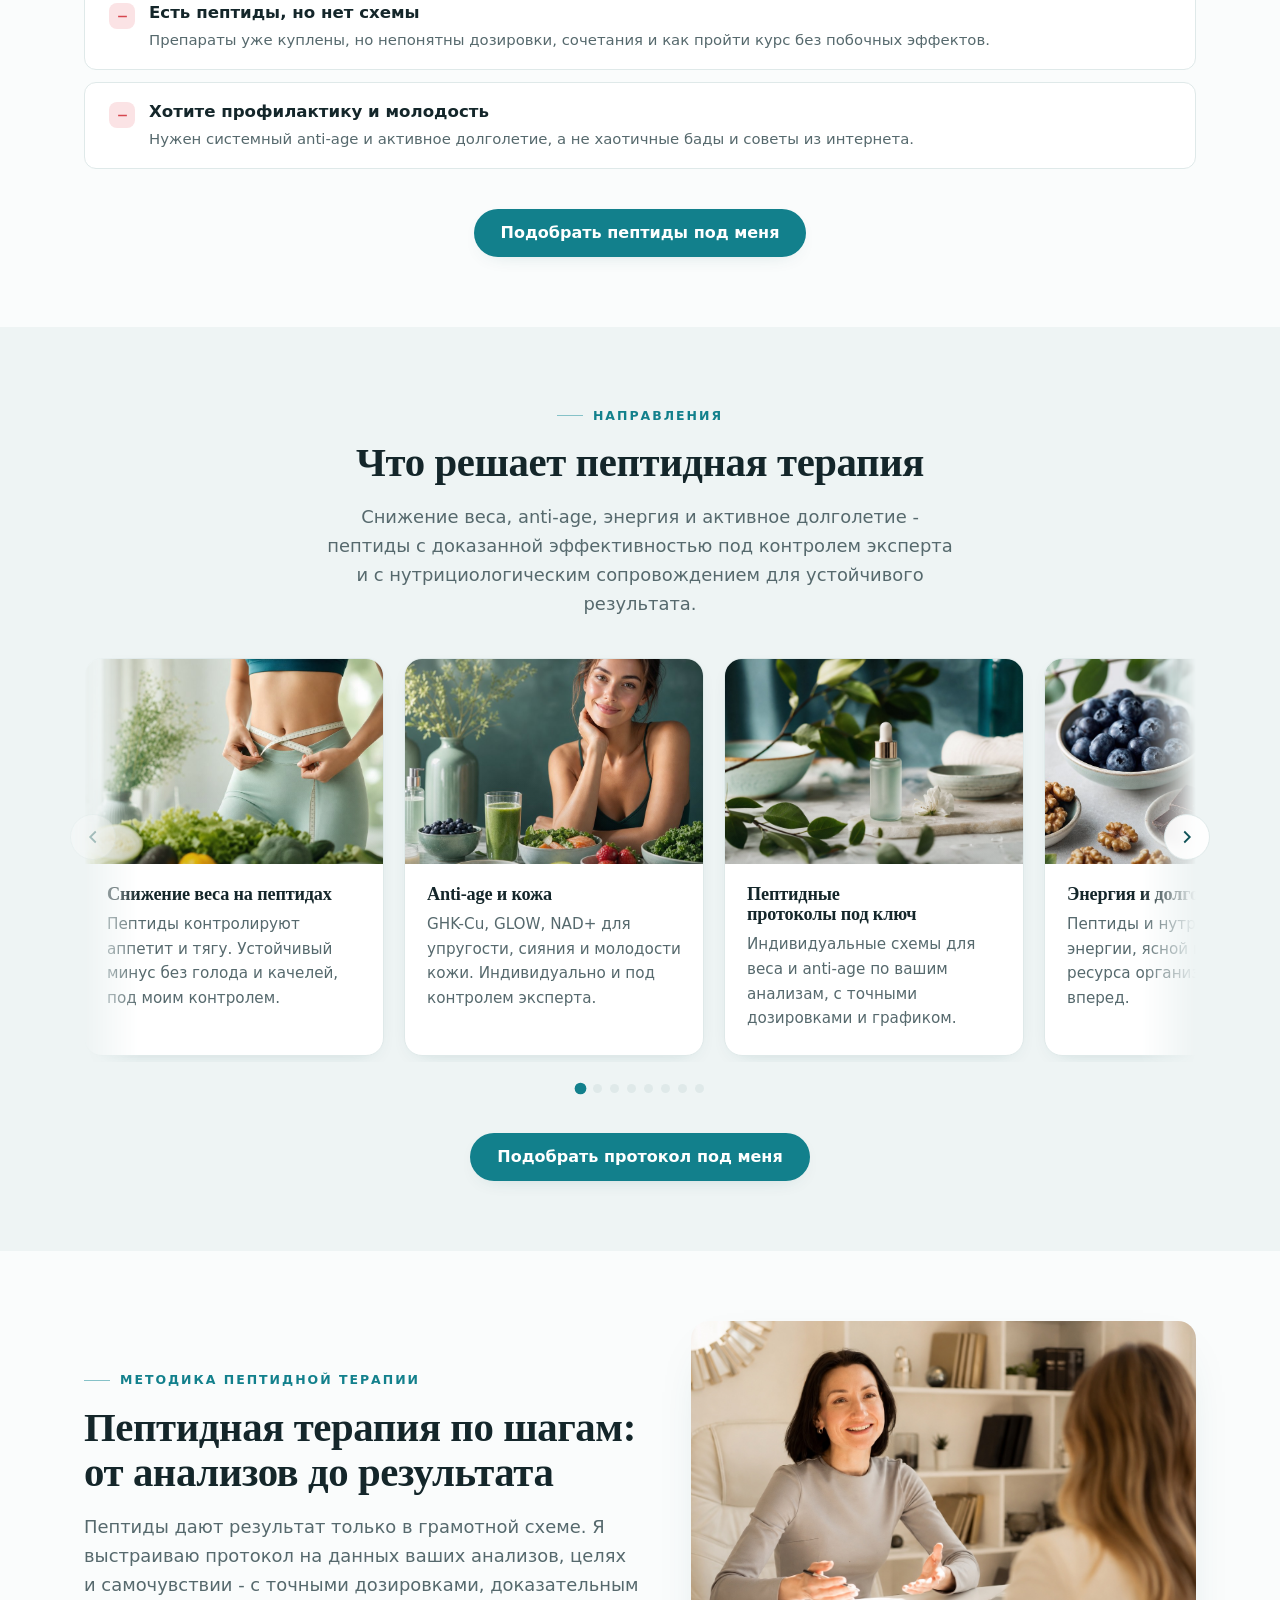
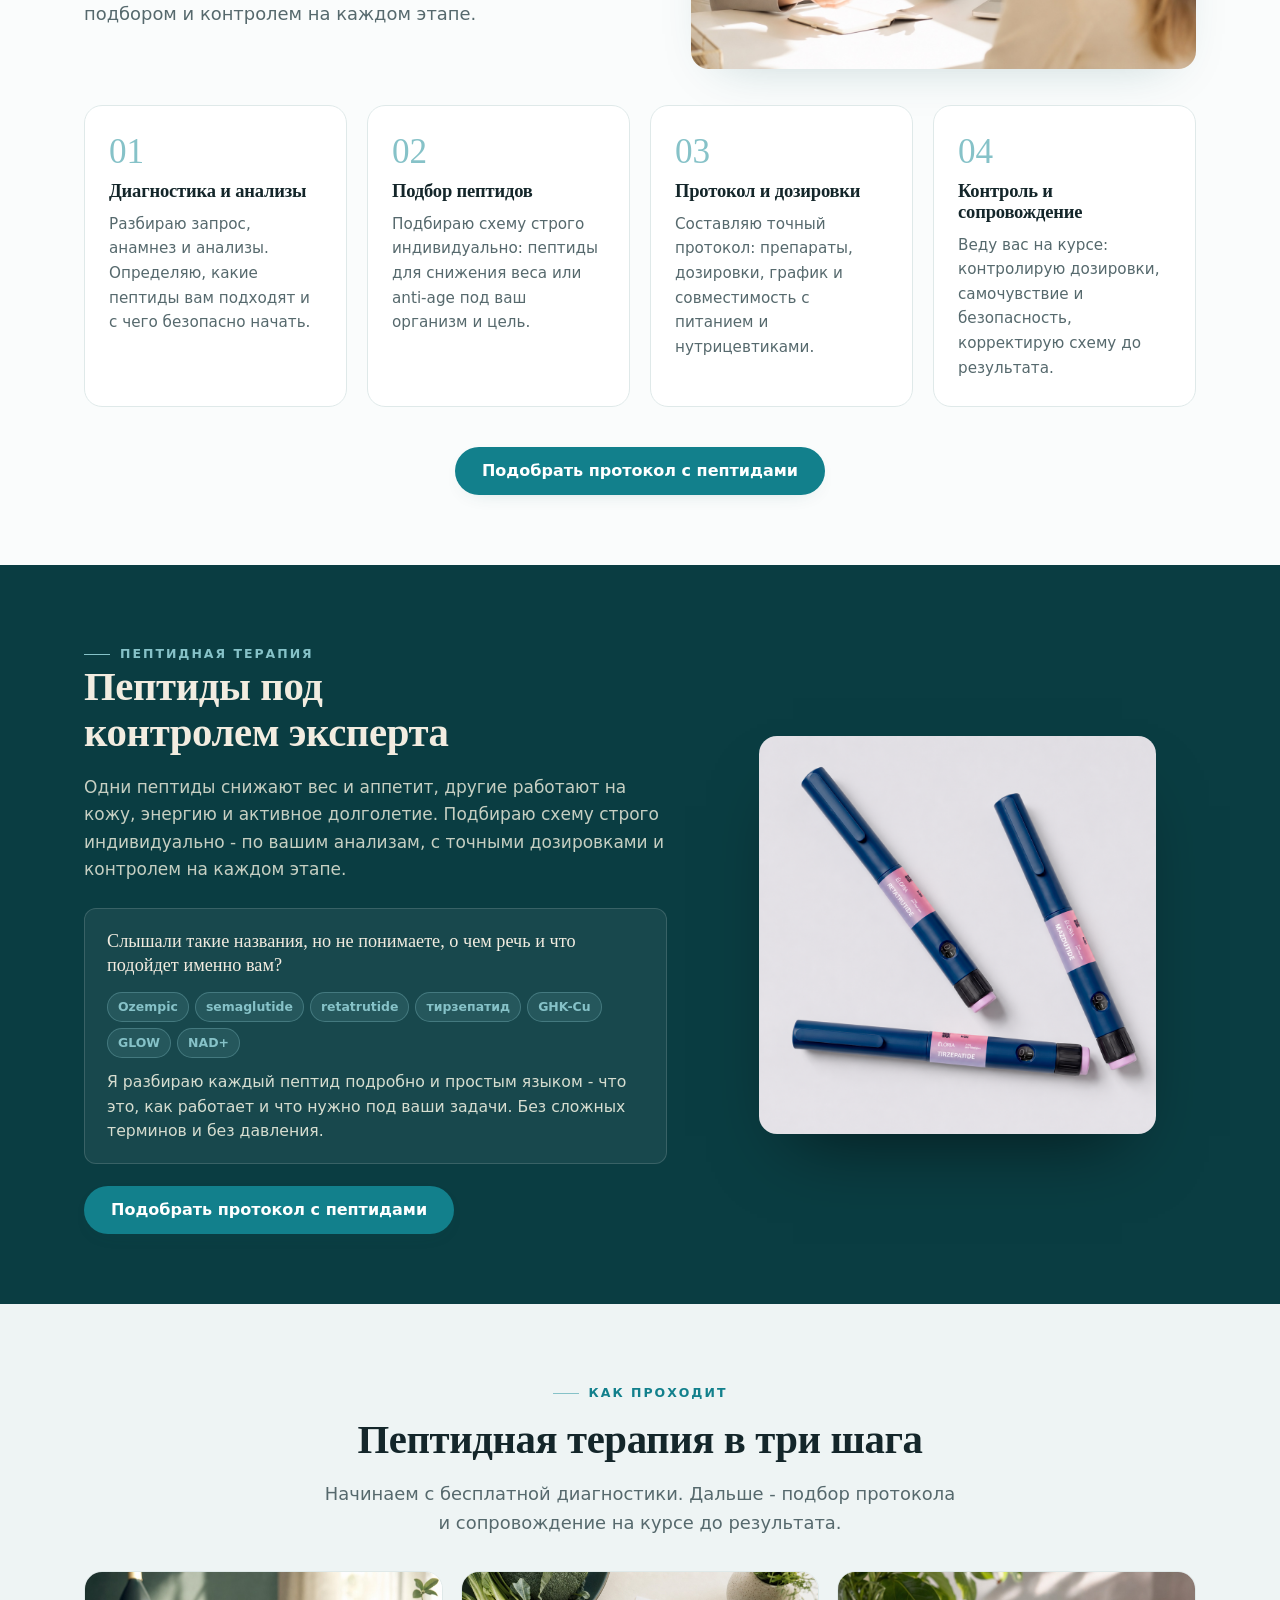
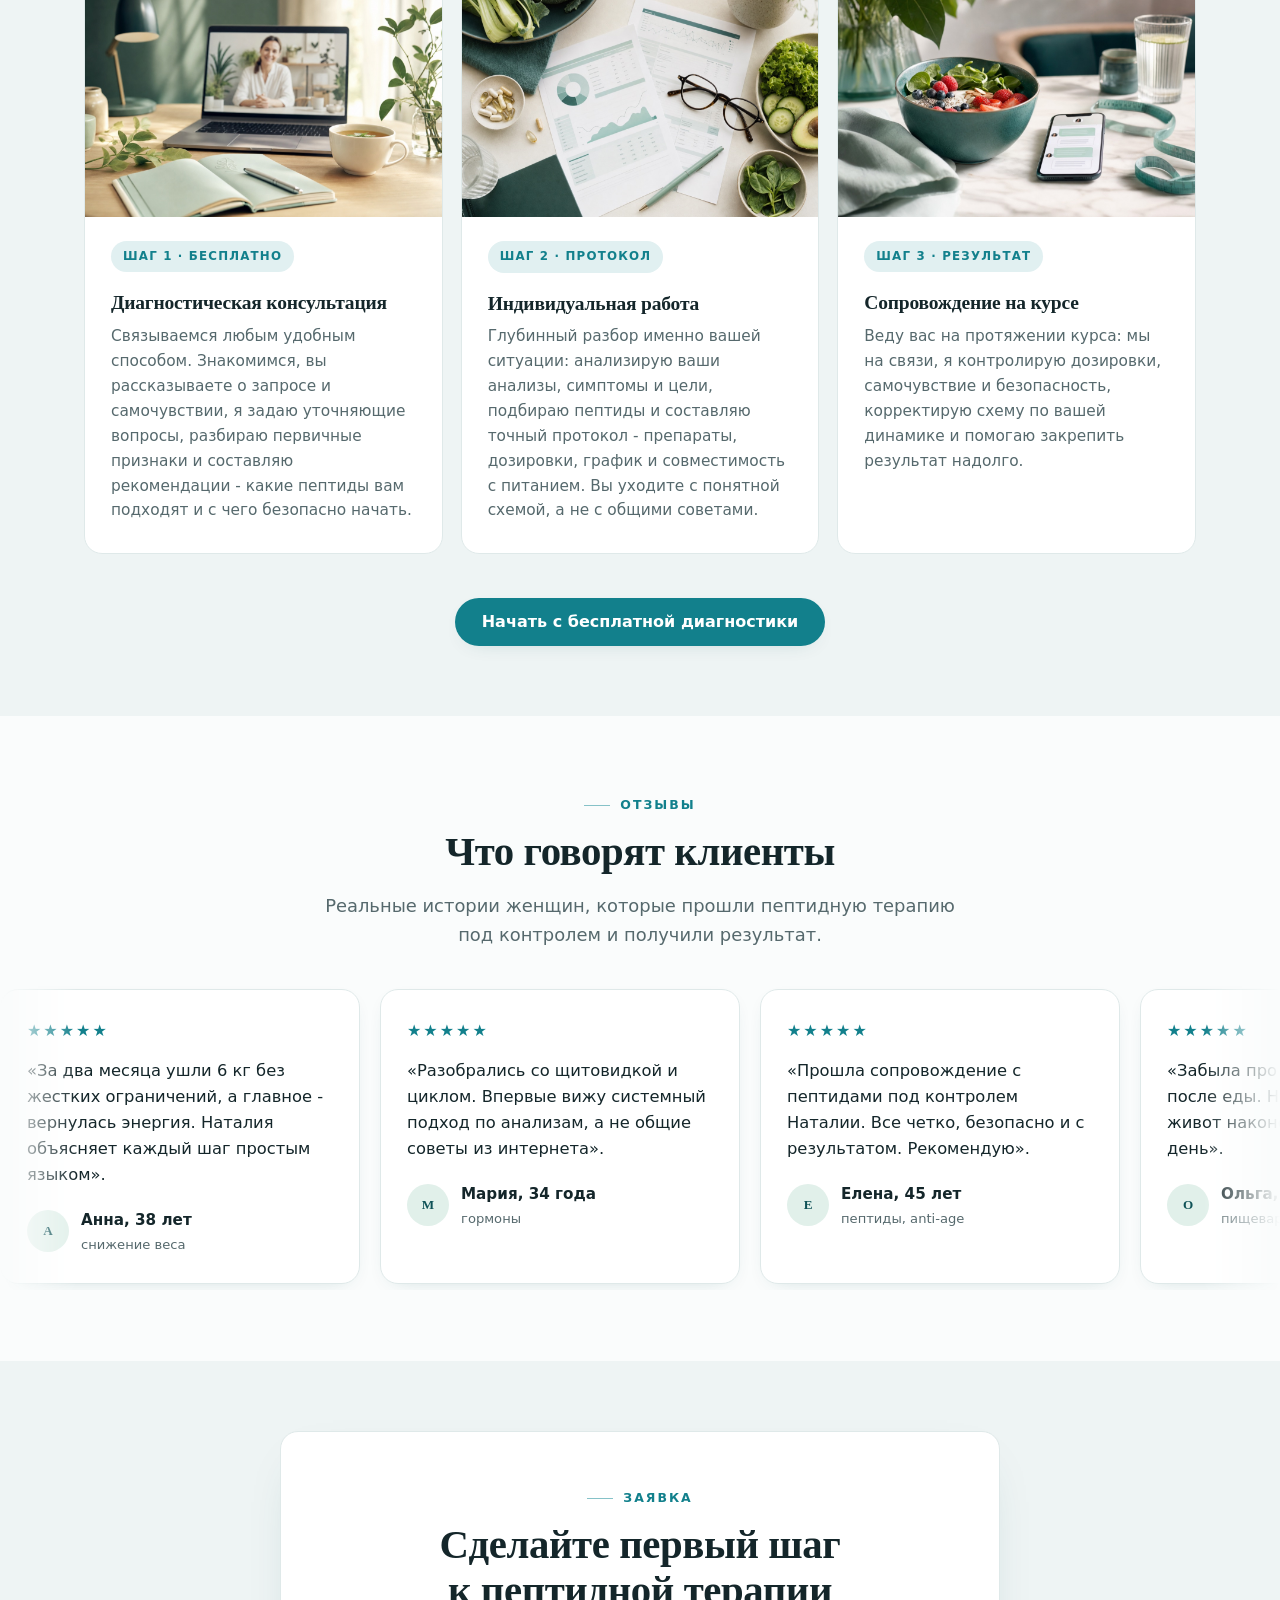
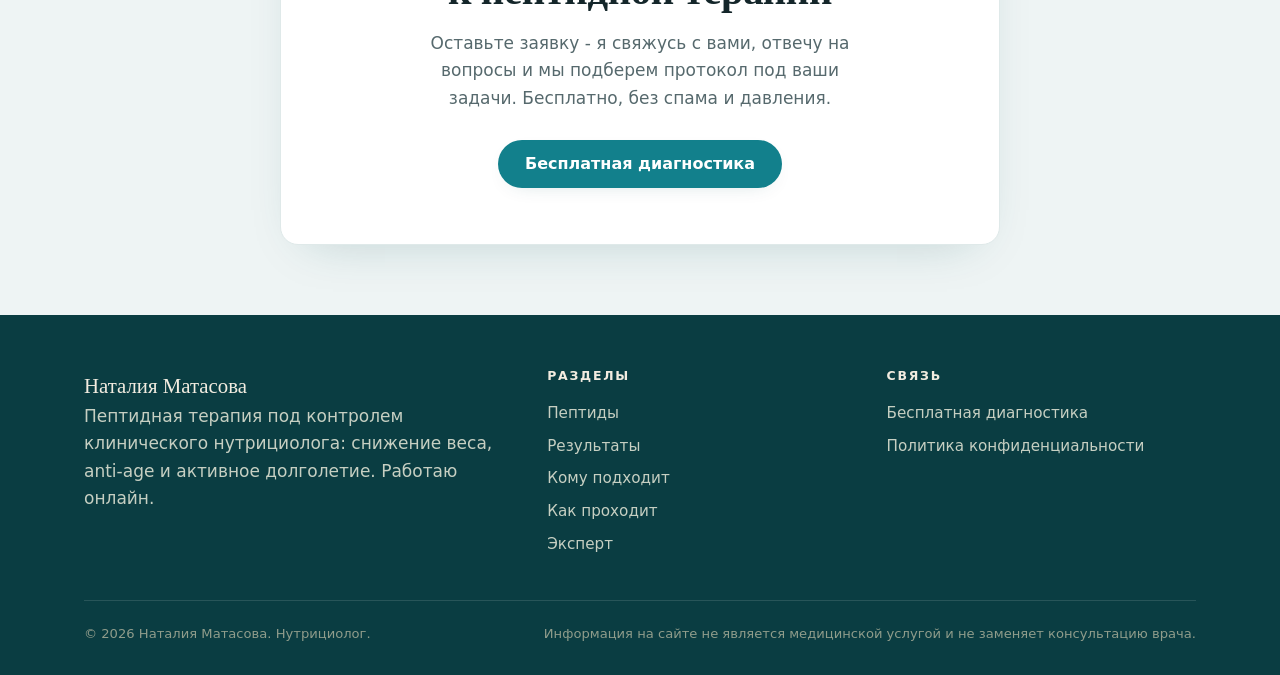
==== commit 92e6e7bb: "Hero-sub короче и от первого лица: разбираю вашу ситуацию, помогаю достичь целей в весе и anti-age с" ====
--- a/index.html
+++ b/index.html
@@ -54,7 +54,7 @@
       <div class="hero-copy">
         <span class="eyebrow">Пептидная терапия · клинический нутрициолог · онлайн</span>
         <h1>Пептидная терапия<br>для <span class="accent">снижения веса</span><br>и молодости кожи</h1>
-        <p class="hero-sub">Веду пептидную терапию под контролем клинического нутрициолога: снижение веса без срывов, anti-age, энергия и активное долголетие. Подбираю схему строго по вашим анализам - с точными дозировками, доказательным подходом и сопровождением на каждом этапе.</p>
+        <p class="hero-sub">Как клинический нутрициолог разбираю вашу ситуацию и помогаю достичь целей в снижении веса и anti-age с помощью пептидов - по вашим анализам, с точными дозировками и сопровождением на каждом этапе.</p>
         <div class="hero-cta">
           <a class="btn" href="#lead" data-lead="free">Бесплатная диагностика</a>
           <a class="btn btn--ghost" href="#results">Результаты</a>
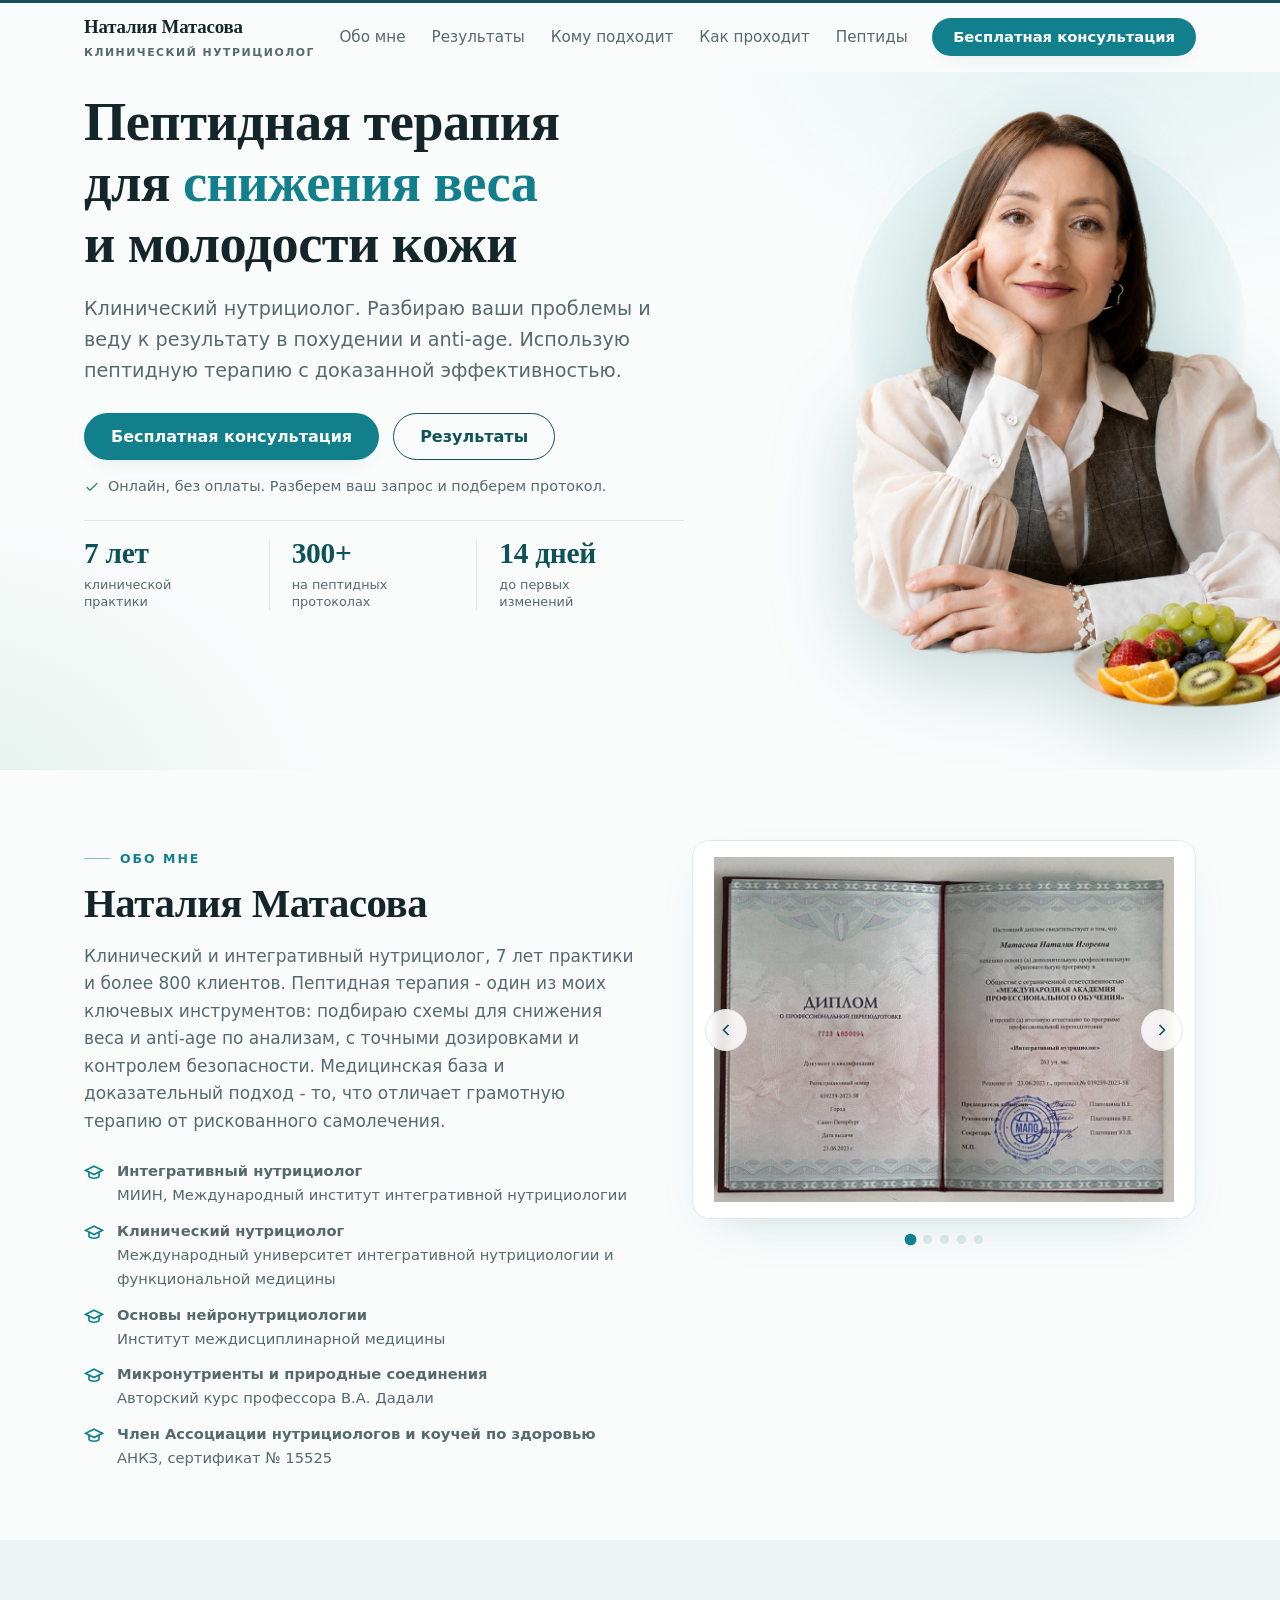
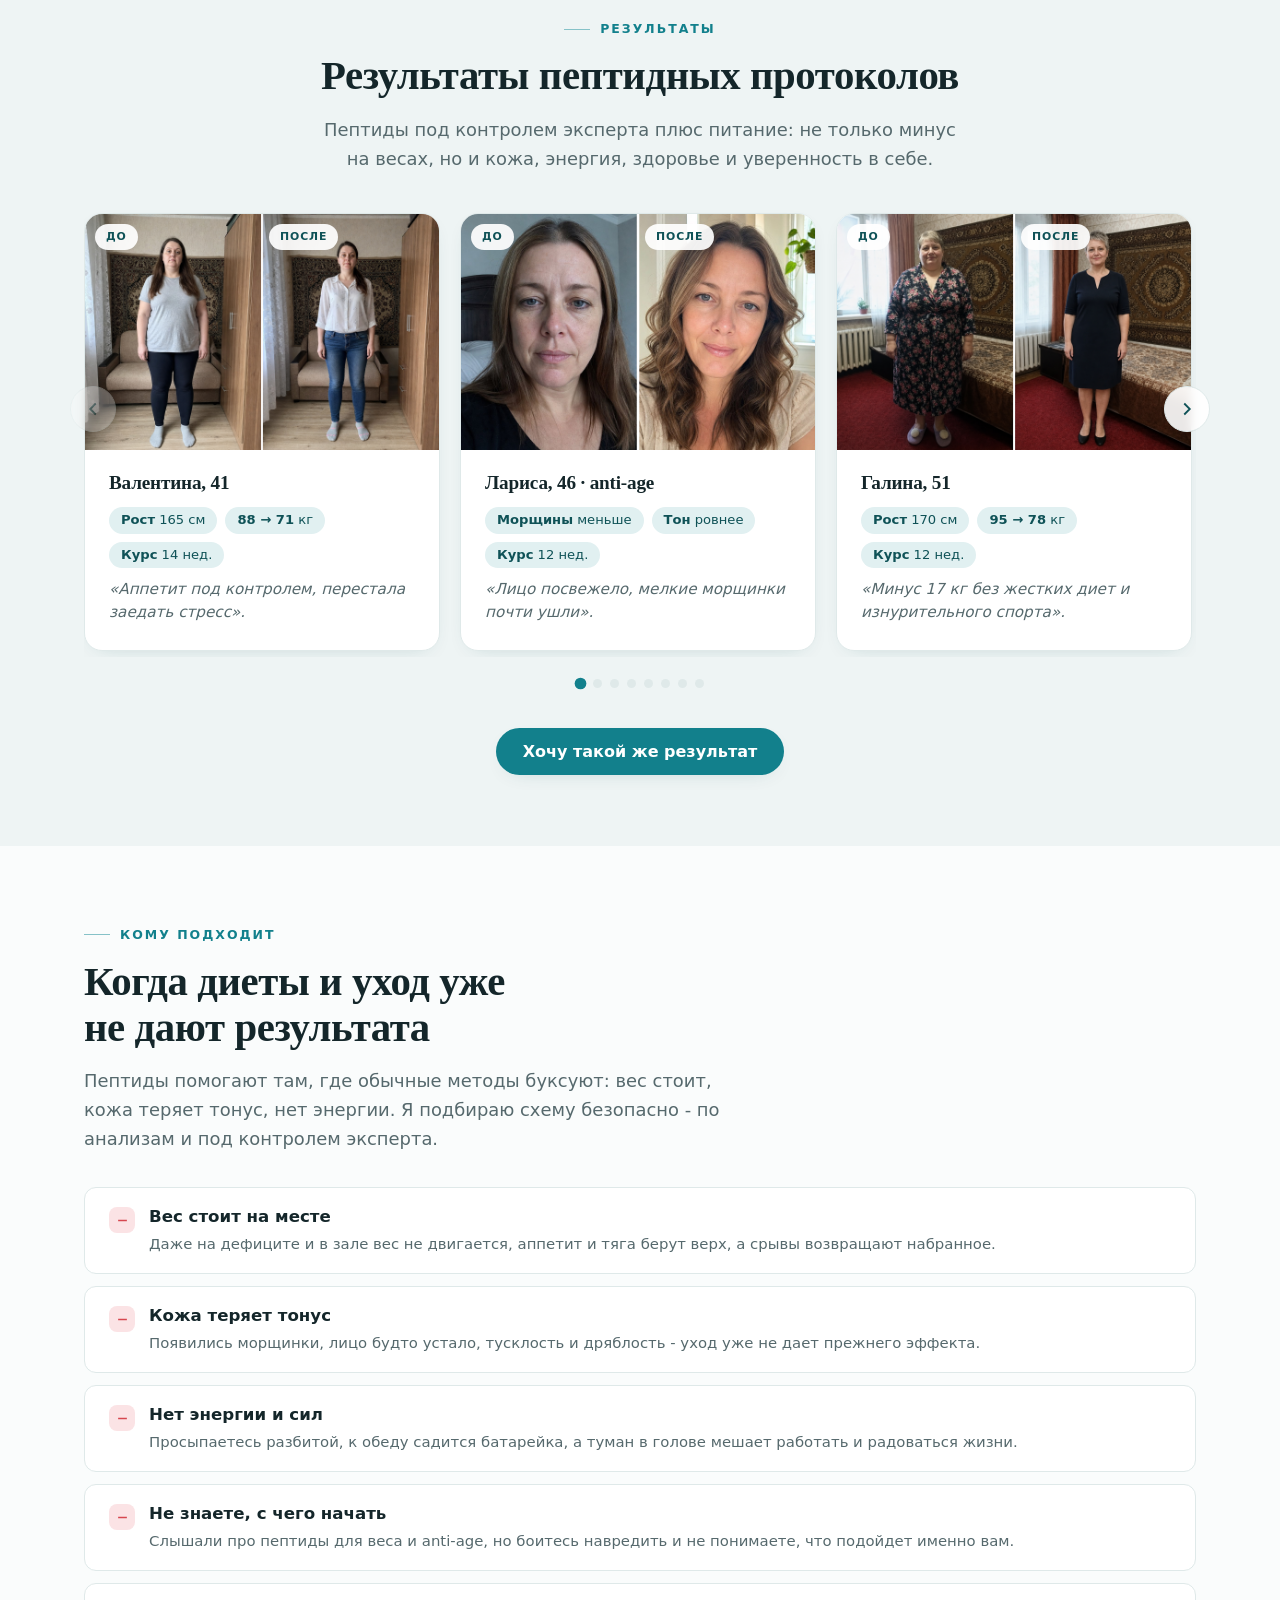
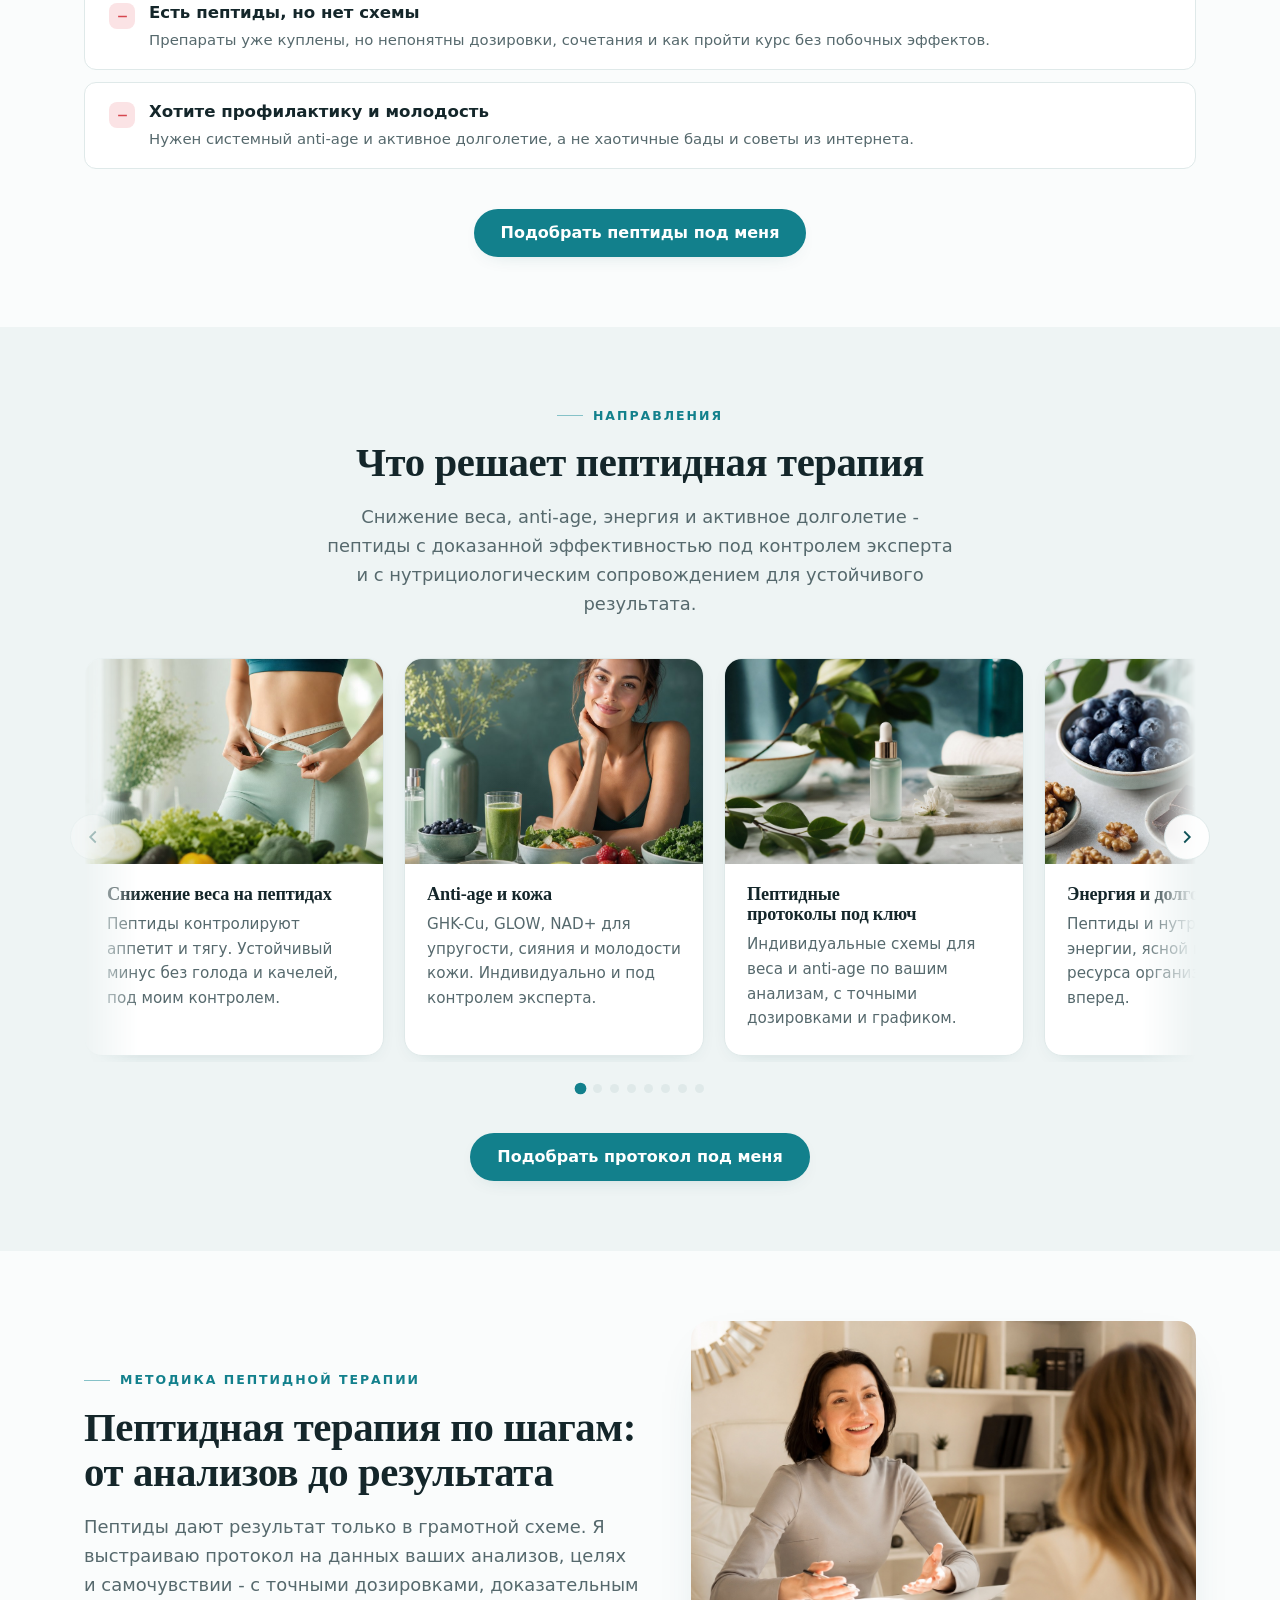
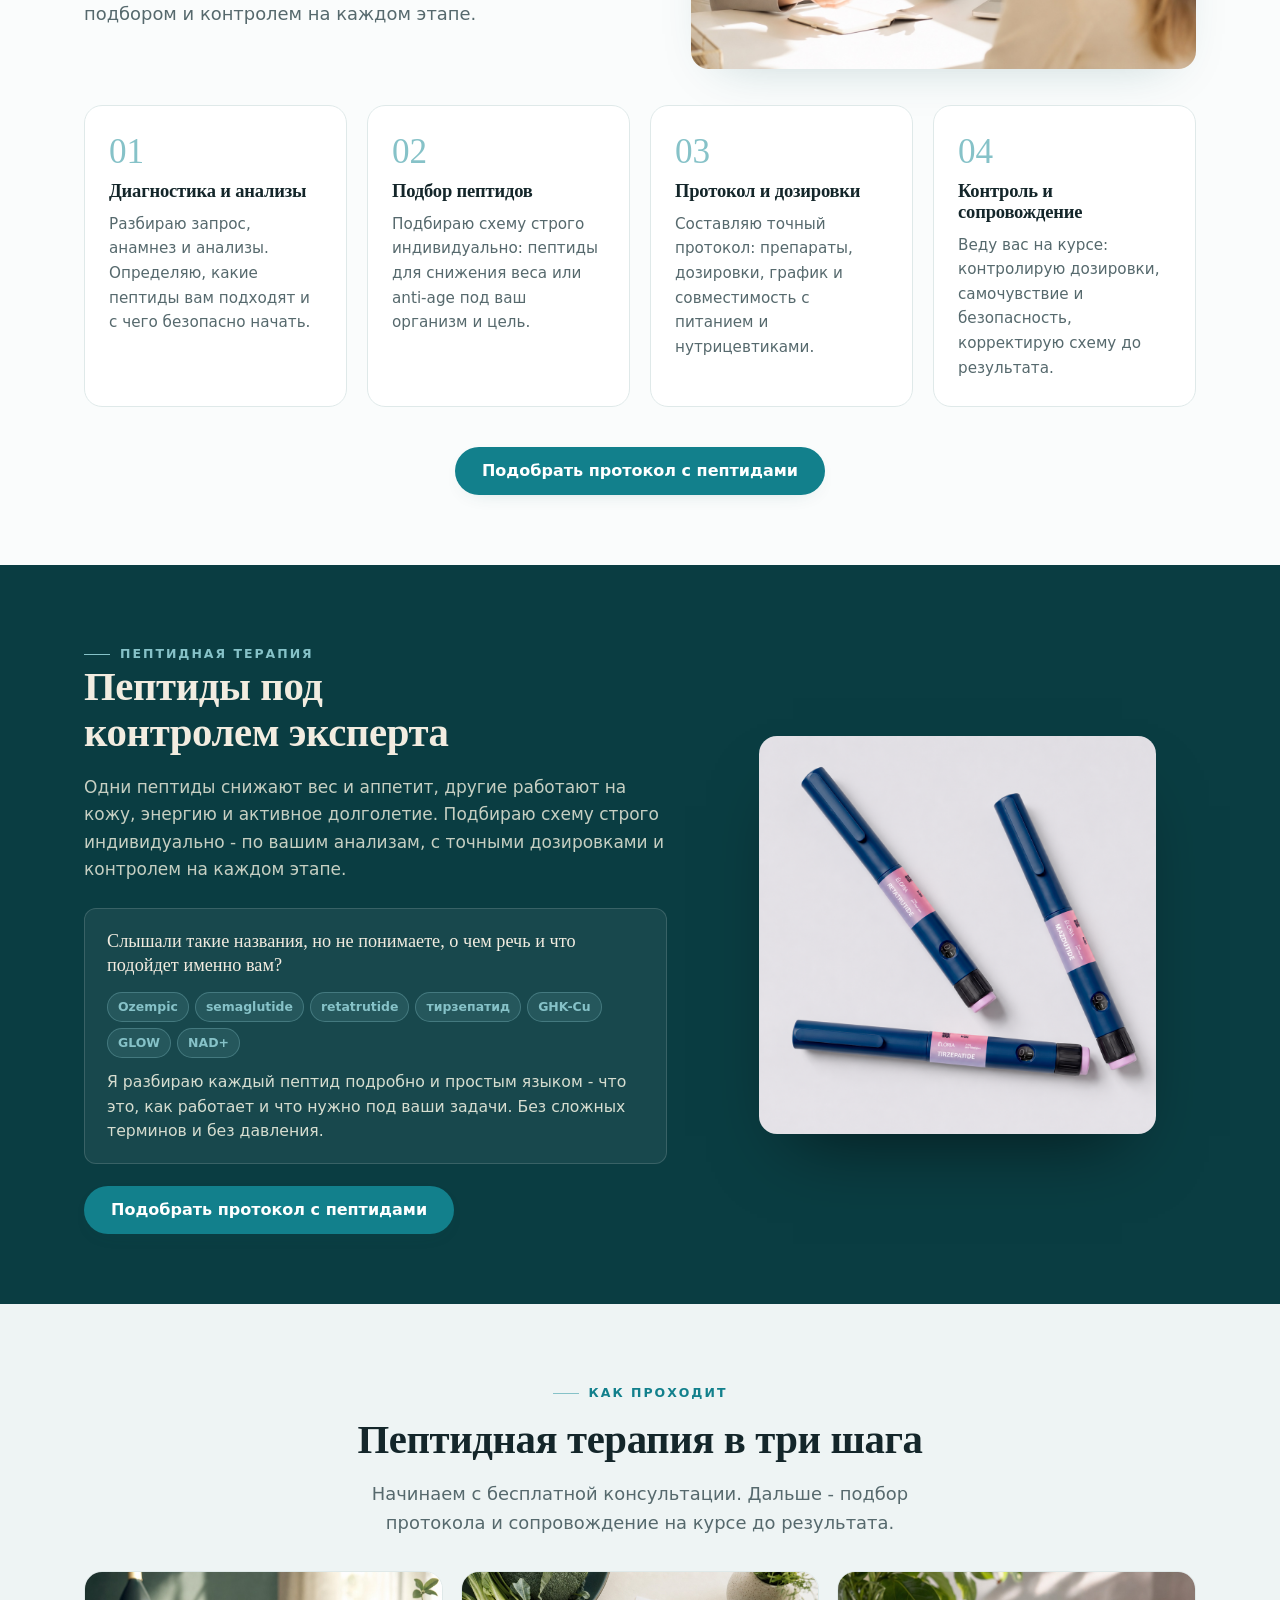
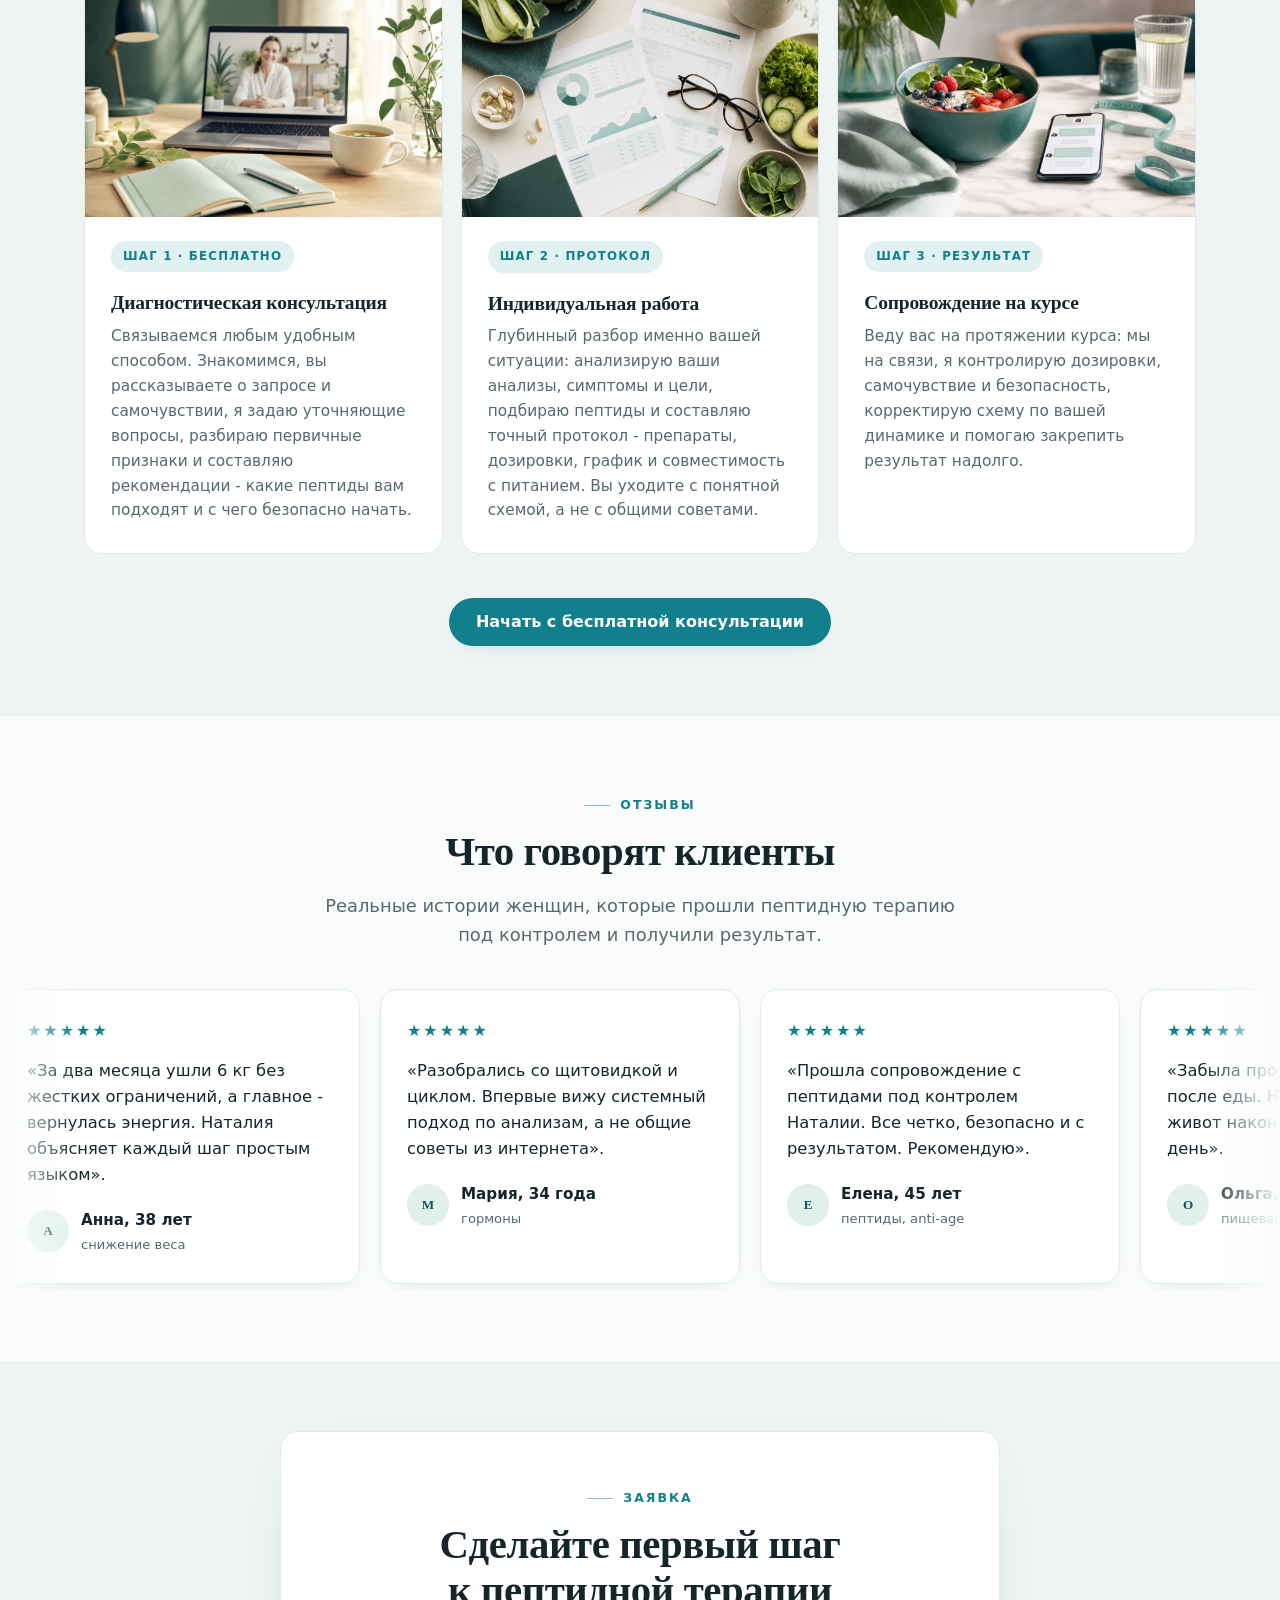
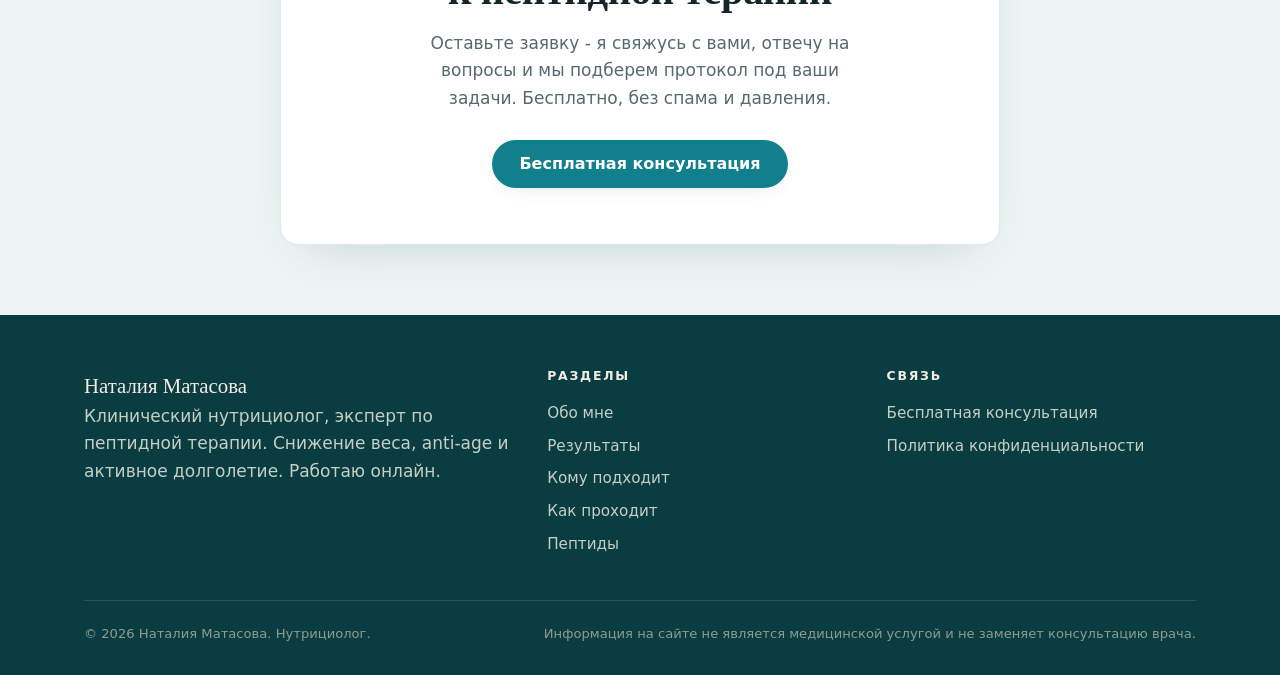
==== commit a5f87077: "Кнопки 'Бесплатная диагностика' -> 'Бесплатная консультация' (везде); hero: убран eyebrow, h1 крупне" ====
--- a/index.html
+++ b/index.html
@@ -4,9 +4,9 @@
 <meta charset="utf-8">
 <meta name="viewport" content="width=device-width, initial-scale=1">
 <title>Пептидная терапия под контролем эксперта | Наталия Матасова, клинический нутрициолог</title>
-<meta name="description" content="Пептидная терапия для снижения веса и anti-age под контролем клинического нутрициолога. Индивидуальный протокол по анализам, точные дозировки, сопровождение до результата. Бесплатная диагностика онлайн.">
+<meta name="description" content="Пептидная терапия для снижения веса и anti-age под контролем клинического нутрициолога. Индивидуальный протокол по анализам, точные дозировки, сопровождение до результата. Бесплатная консультация онлайн.">
 <meta property="og:title" content="Пептидная терапия под контролем эксперта - Наталия Матасова">
-<meta property="og:description" content="Снижение веса и anti-age с пептидами - безопасно, по анализам, под контролем клинического нутрициолога. Бесплатная диагностика онлайн.">
+<meta property="og:description" content="Снижение веса и anti-age с пептидами - безопасно, по анализам, под контролем клинического нутрициолога. Бесплатная консультация онлайн.">
 <meta property="og:type" content="website">
 <link rel="stylesheet" href="css/styles.css">
 </head>
@@ -18,14 +18,14 @@
       <span>Наталия Матасова<small>Клинический нутрициолог</small></span>
     </a>
     <nav class="head-nav" aria-label="Основная навигация">
-      <a class="nav-link" href="#peptides">Пептиды</a>
+      <a class="nav-link" href="#about">Обо мне</a>
       <a class="nav-link" href="#results">Результаты</a>
       <a class="nav-link" href="#help">Кому подходит</a>
       <a class="nav-link" href="#method">Как проходит</a>
-      <a class="nav-link" href="#about">Эксперт</a>
+      <a class="nav-link" href="#peptides">Пептиды</a>
     </nav>
     <div class="head-actions">
-      <a class="btn btn--sm" href="#lead" data-lead="free">Бесплатная диагностика</a>
+      <a class="btn btn--sm" href="#lead" data-lead="free">Бесплатная консультация</a>
       <button class="burger" id="burger" type="button" aria-label="Меню">
         <svg width="20" height="20" viewBox="0 0 24 24" fill="none" stroke="currentColor" stroke-width="2" stroke-linecap="round"><path d="M3 6h18M3 12h18M3 18h18"/></svg>
       </button>
@@ -37,12 +37,12 @@
 <div class="sheet" id="sheet">
   <div class="sheet-panel">
     <button class="sheet-close" id="sheetClose" type="button" aria-label="Закрыть">✕</button>
-    <a href="#peptides">Пептиды</a>
+    <a href="#about">Обо мне</a>
     <a href="#results">Результаты</a>
     <a href="#help">Кому подходит</a>
     <a href="#method">Как проходит</a>
-    <a href="#about">Эксперт</a>
-    <a class="btn btn--block" href="#lead" data-lead="free">Бесплатная диагностика</a>
+    <a href="#peptides">Пептиды</a>
+    <a class="btn btn--block" href="#lead" data-lead="free">Бесплатная консультация</a>
   </div>
 </div>
 
@@ -52,11 +52,10 @@
   <section class="hero">
     <div class="wrap hero-grid">
       <div class="hero-copy">
-        <span class="eyebrow">Пептидная терапия · клинический нутрициолог · онлайн</span>
         <h1>Пептидная терапия<br>для <span class="accent">снижения веса</span><br>и молодости кожи</h1>
-        <p class="hero-sub">Как клинический нутрициолог разбираю вашу ситуацию и помогаю достичь целей в снижении веса и anti-age с помощью пептидов - по вашим анализам, с точными дозировками и сопровождением на каждом этапе.</p>
+        <p class="hero-sub">Клинический нутрициолог. Разбираю ваши проблемы и веду к результату в похудении и anti-age. Использую пептидную терапию с доказанной эффективностью.</p>
         <div class="hero-cta">
-          <a class="btn" href="#lead" data-lead="free">Бесплатная диагностика</a>
+          <a class="btn" href="#lead" data-lead="free">Бесплатная консультация</a>
           <a class="btn btn--ghost" href="#results">Результаты</a>
         </div>
         <p class="hero-note">
@@ -81,7 +80,7 @@
   <section class="band" id="about">
     <div class="wrap about">
       <div class="about-copy">
-        <span class="eyebrow">Эксперт</span>
+        <span class="eyebrow">Обо мне</span>
         <h2>Наталия Матасова</h2>
         <p class="lead">Клинический и интегративный нутрициолог, 7 лет практики и более 800 клиентов. Пептидная терапия - один из моих ключевых инструментов: подбираю схемы для снижения веса и anti-age по анализам, с точными дозировками и контролем безопасности. Медицинская база и доказательный подход - то, что отличает грамотную терапию от рискованного самолечения.</p>
         <ul class="edu">
@@ -303,7 +302,7 @@
       <div class="sec-head center">
         <span class="eyebrow">Как проходит</span>
         <h2>Пептидная терапия в три шага</h2>
-        <p class="lead">Начинаем с бесплатной диагностики. Дальше - подбор протокола и сопровождение на курсе до результата.</p>
+        <p class="lead">Начинаем с бесплатной консультации. Дальше - подбор протокола и сопровождение на курсе до результата.</p>
       </div>
       <div class="flow">
         <div class="flow-step reveal">
@@ -332,7 +331,7 @@
         </div>
       </div>
       <div class="flow-cta">
-        <a class="btn" href="#lead" data-lead="free">Начать с бесплатной диагностики</a>
+        <a class="btn" href="#lead" data-lead="free">Начать с бесплатной консультации</a>
       </div>
     </div>
   </section>
@@ -371,7 +370,7 @@
         <h2>Сделайте первый шаг к пептидной терапии</h2>
         <p>Оставьте заявку - я свяжусь с вами, отвечу на вопросы и мы подберем протокол под ваши задачи. Бесплатно, без спама и давления.</p>
         <div class="hero-cta" style="justify-content:center">
-          <a class="btn" href="#lead" data-lead="free">Бесплатная диагностика</a>
+          <a class="btn" href="#lead" data-lead="free">Бесплатная консультация</a>
         </div>
       </div>
     </div>
@@ -390,7 +389,7 @@
         <h2 id="modalTitle">Первый шаг к пептидной терапии</h2>
         <p>Оставьте заявку - я свяжусь с вами, отвечу на вопросы и мы подберем протокол под ваши задачи. Никакого спама и давления.</p>
         <ul class="trust">
-          <li><svg viewBox="0 0 24 24" fill="none" stroke="currentColor" stroke-width="2"><path d="M20 6L9 17l-5-5"/></svg>Бесплатная диагностика без обязательств</li>
+          <li><svg viewBox="0 0 24 24" fill="none" stroke="currentColor" stroke-width="2"><path d="M20 6L9 17l-5-5"/></svg>Бесплатная консультация без обязательств</li>
           <li><svg viewBox="0 0 24 24" fill="none" stroke="currentColor" stroke-width="2"><path d="M20 6L9 17l-5-5"/></svg>Индивидуальный протокол пептидов по анализам</li>
           <li><svg viewBox="0 0 24 24" fill="none" stroke="currentColor" stroke-width="2"><path d="M20 6L9 17l-5-5"/></svg>Опыт по пептидам: более 300 клиентов с результатом</li>
         </ul>
@@ -446,19 +445,19 @@
     <div class="foot-grid">
       <div>
         <div class="foot-brand">Наталия Матасова</div>
-        <p>Пептидная терапия под контролем клинического нутрициолога: снижение веса, anti-age и активное долголетие. Работаю онлайн.</p>
+        <p>Клинический нутрициолог, эксперт по пептидной терапии. Снижение веса, anti-age и активное долголетие. Работаю онлайн.</p>
       </div>
       <div>
         <h4>Разделы</h4>
-        <a href="#peptides">Пептиды</a>
+        <a href="#about">Обо мне</a>
         <a href="#results">Результаты</a>
         <a href="#help">Кому подходит</a>
         <a href="#method">Как проходит</a>
-        <a href="#about">Эксперт</a>
+        <a href="#peptides">Пептиды</a>
       </div>
       <div>
         <h4>Связь</h4>
-        <a href="#lead" data-lead="free">Бесплатная диагностика</a>
+        <a href="#lead" data-lead="free">Бесплатная консультация</a>
         <a href="privacy.html">Политика конфиденциальности</a>
       </div>
     </div>
--- a/css/styles.css
+++ b/css/styles.css
@@ -564,7 +564,7 @@
 .hero-grid { grid-template-columns: 1.28fr .72fr; align-items: start; gap: clamp(24px, 3vw, 44px); }
 .hero-copy { max-width: 600px; }
 .hero-copy .eyebrow { margin-bottom: 18px; }
-.hero h1 { font-size: clamp(1.75rem, 3.1vw, 2.5rem); margin-top: 0; white-space: nowrap; }
+.hero h1 { font-size: clamp(2.2rem, 4.6vw, 3.4rem); margin-top: 0; white-space: nowrap; }
 .hero-sub { margin-top: 18px; max-width: 34em; }
 .hero-cta { margin-top: 26px; }
 .hero-note { margin-top: 15px; }
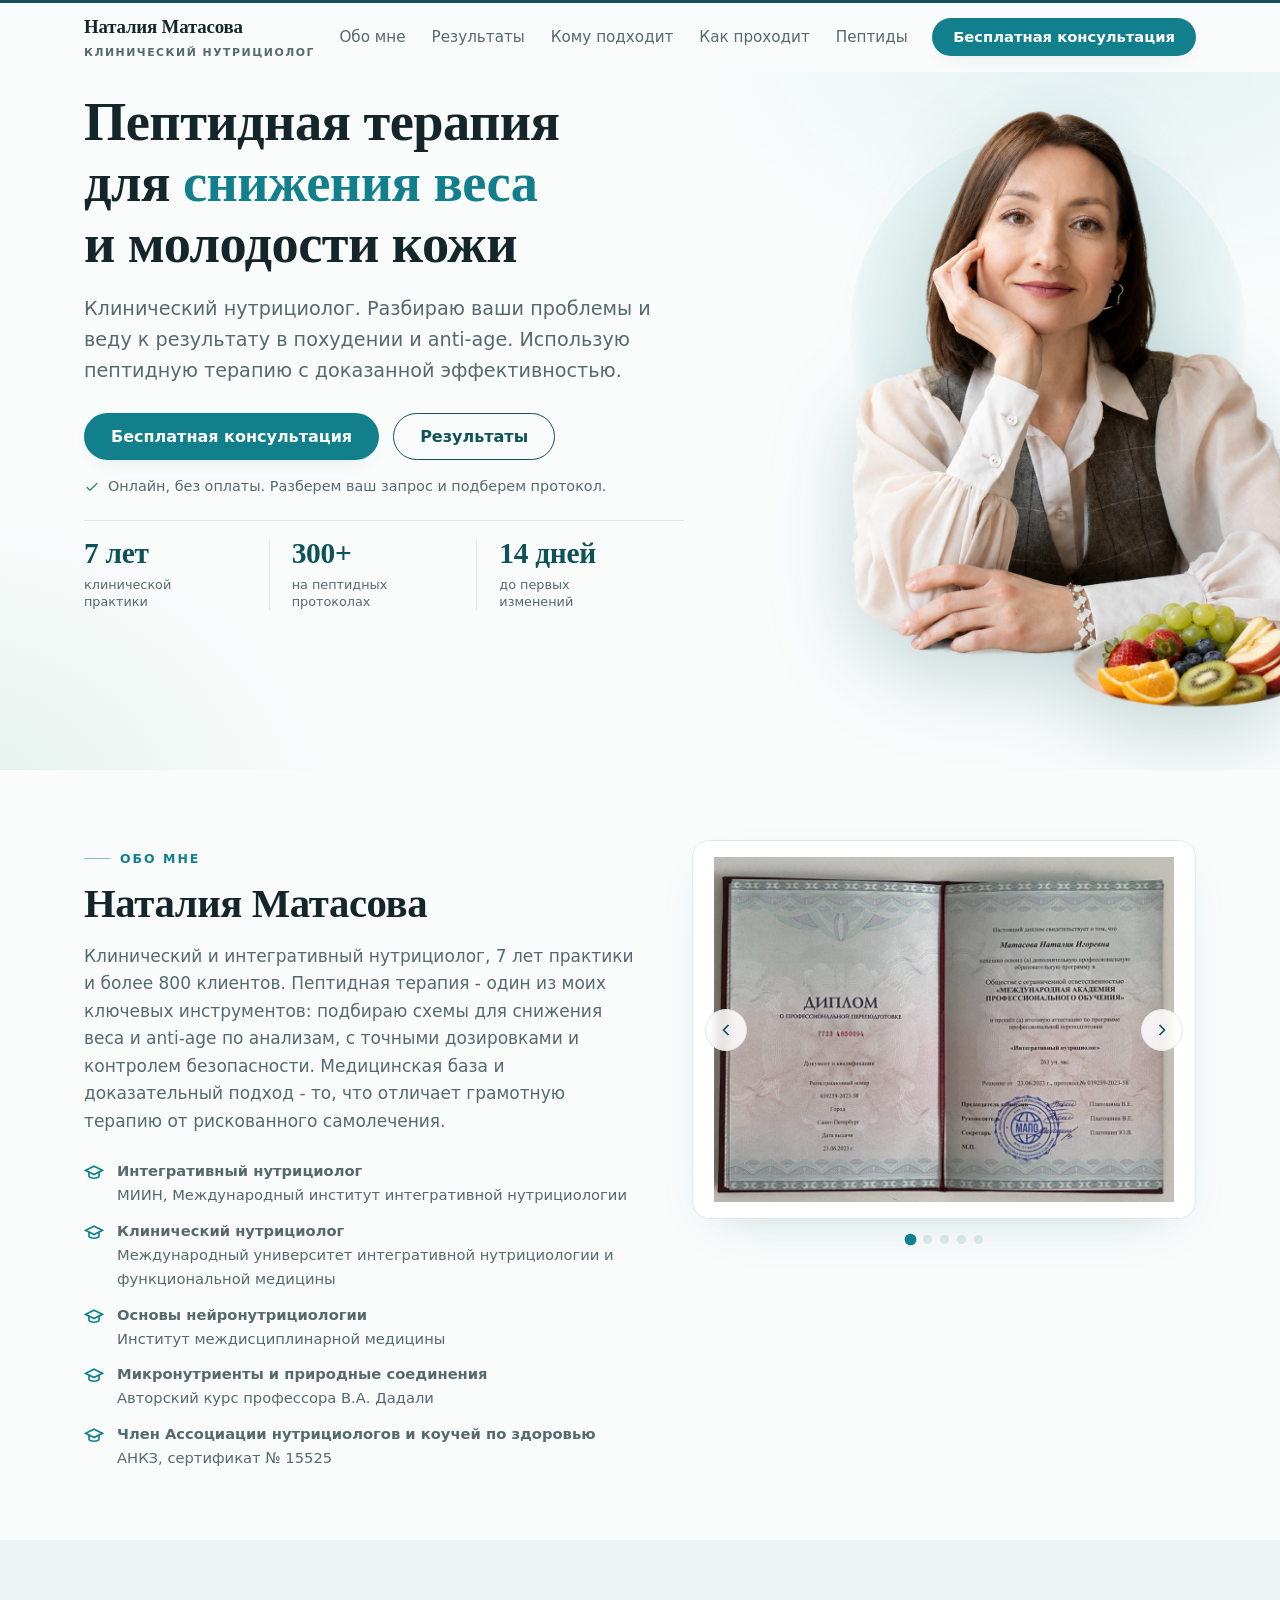
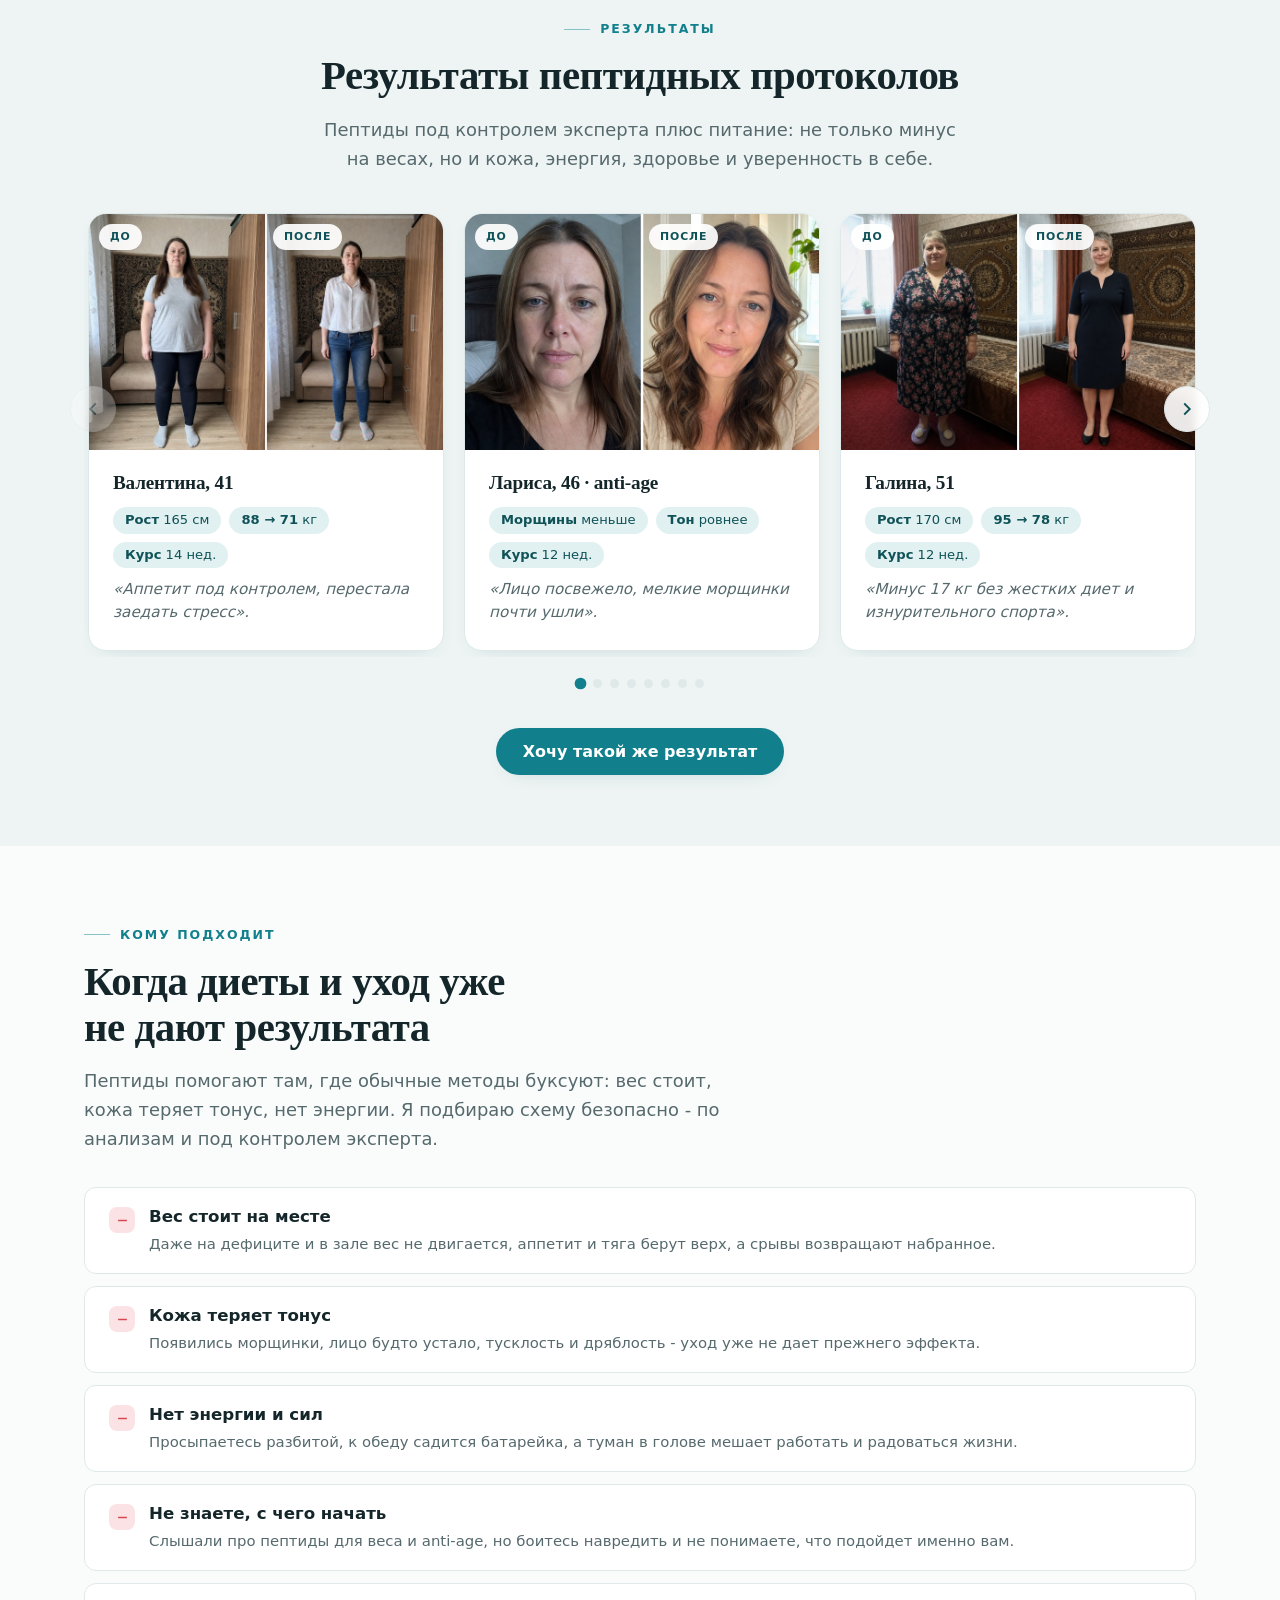
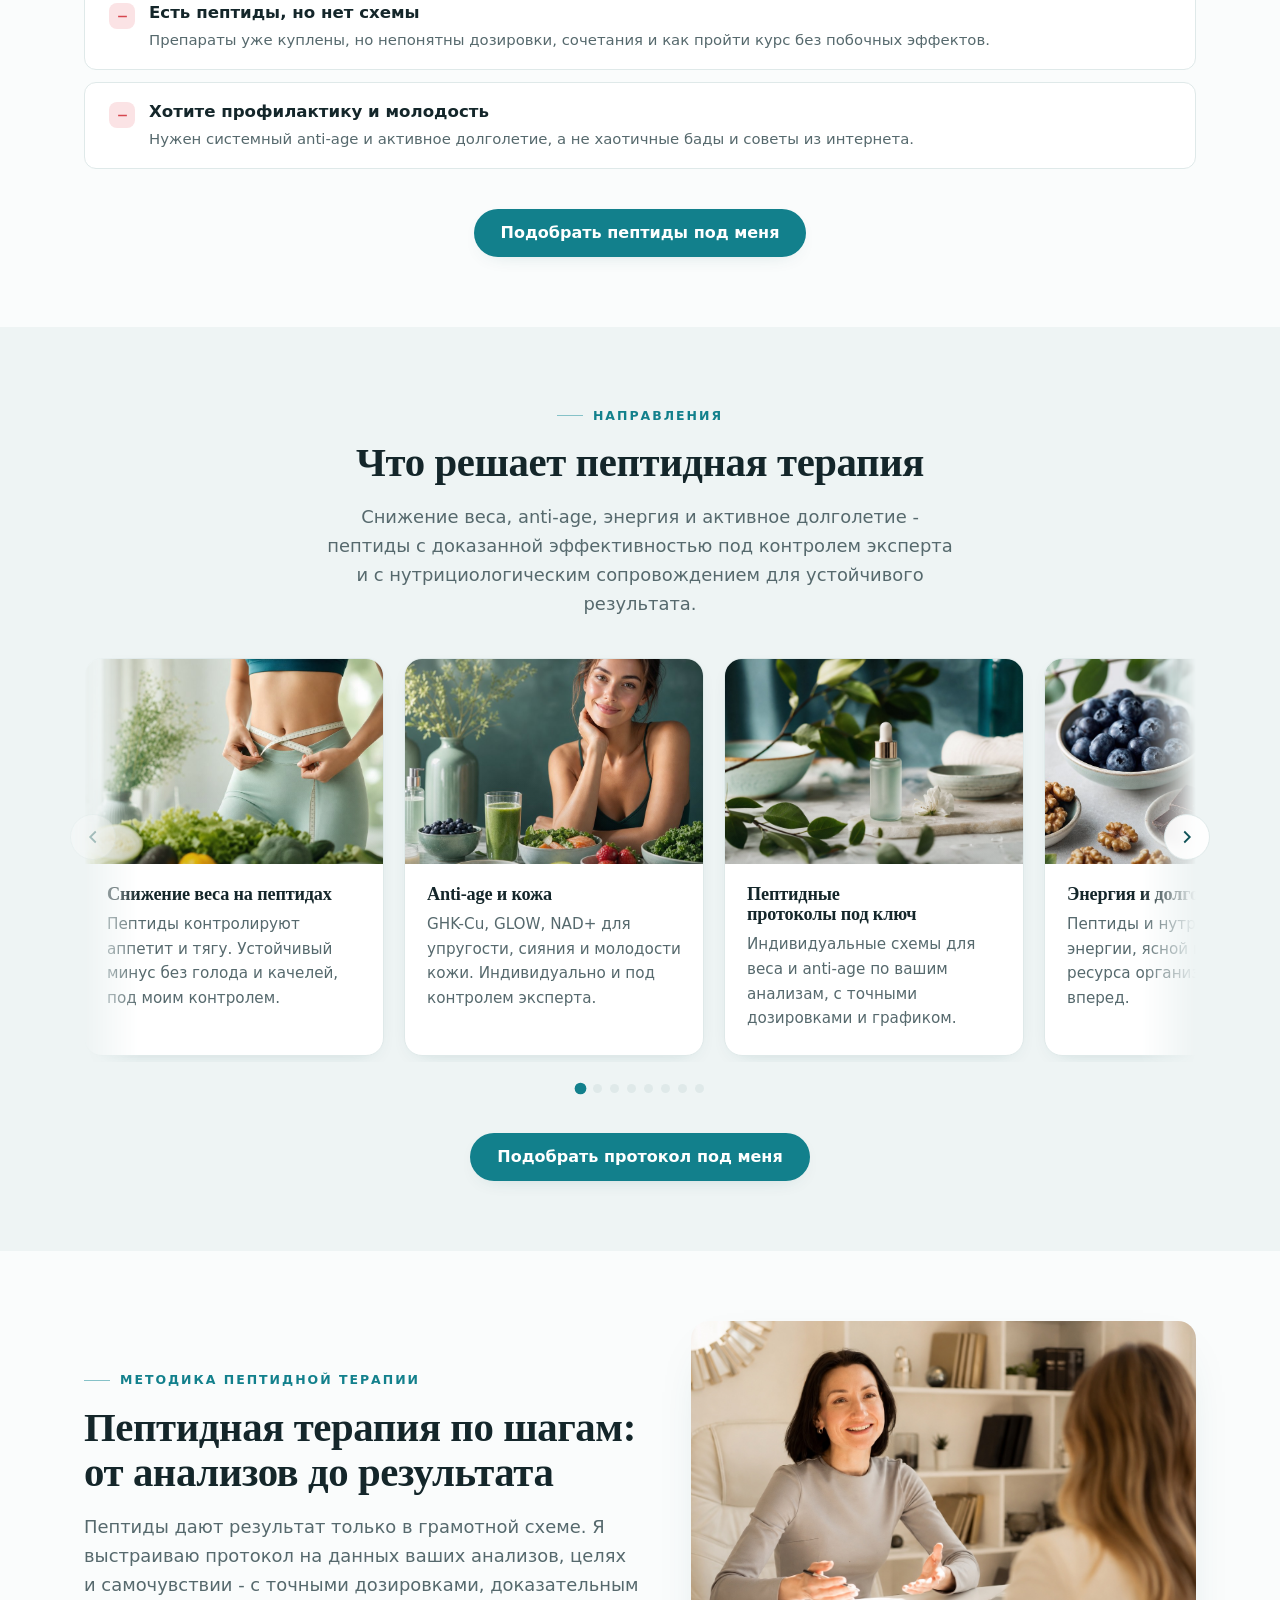
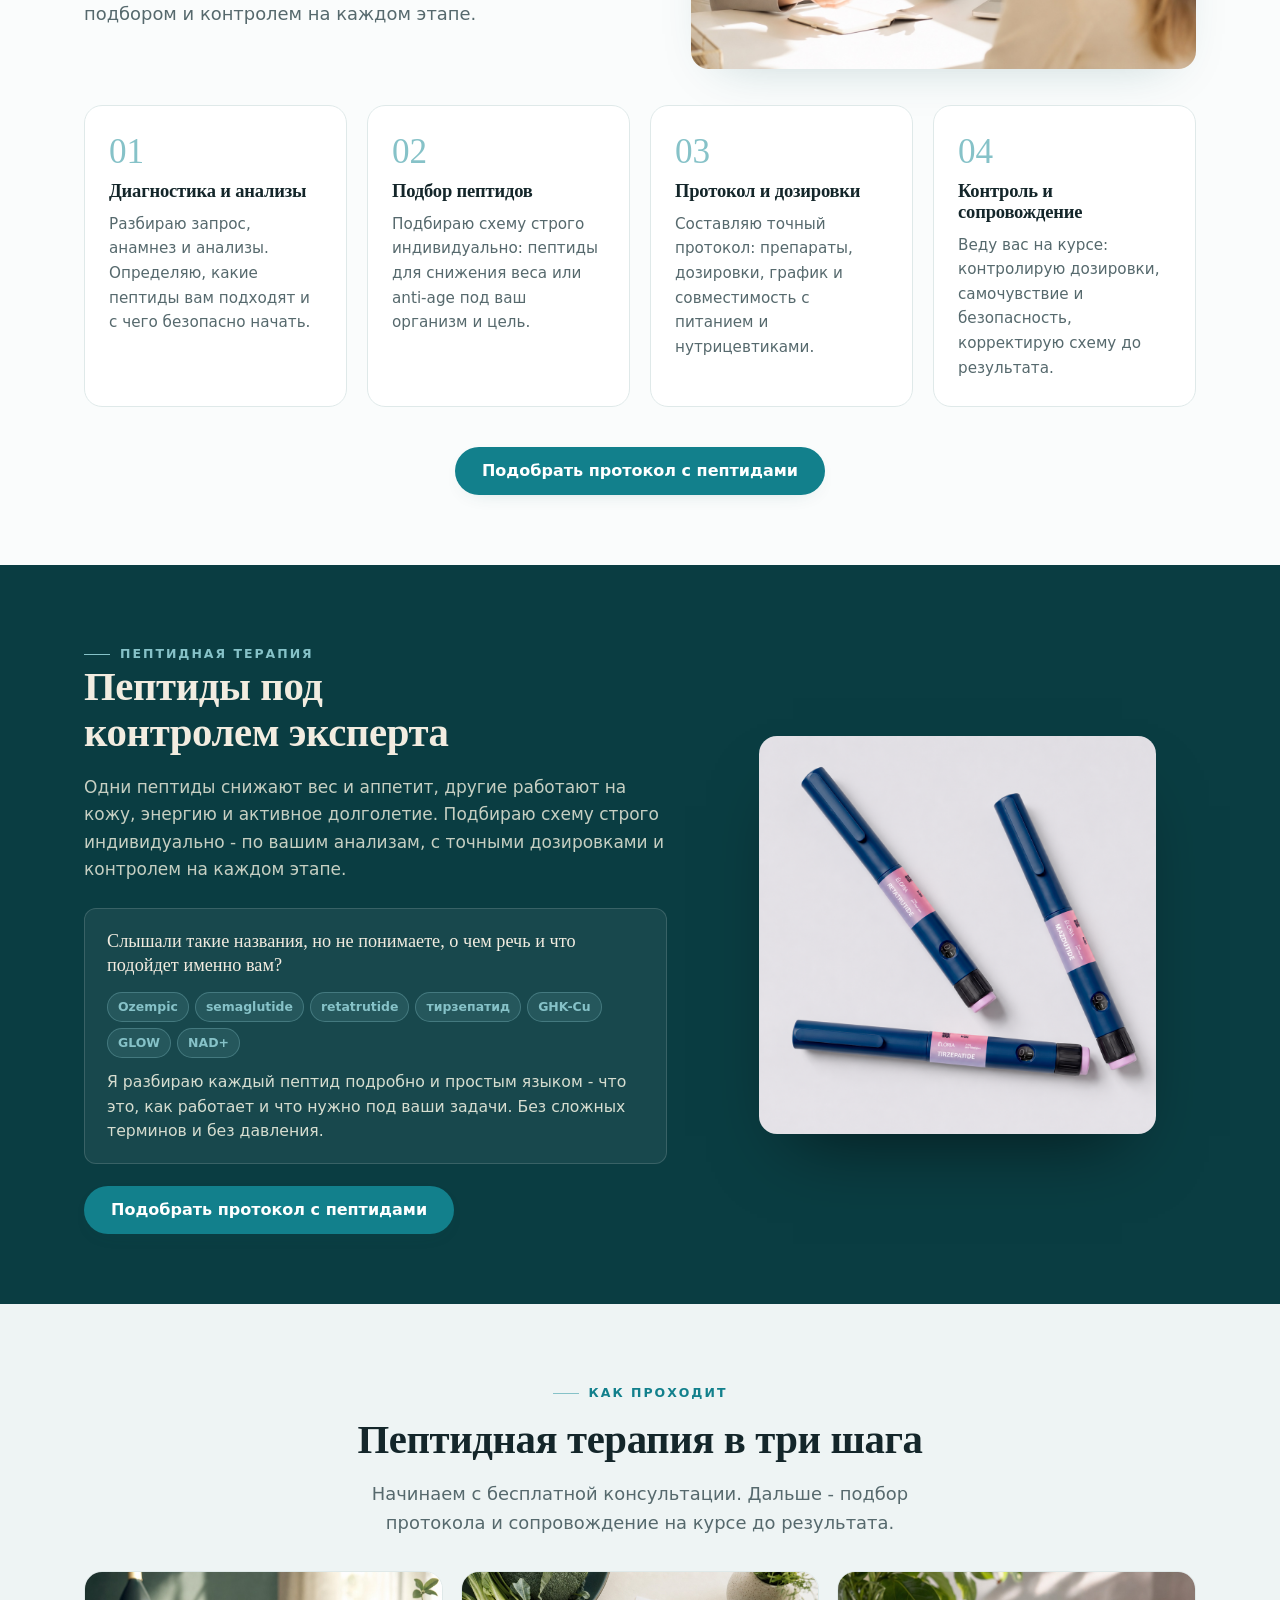
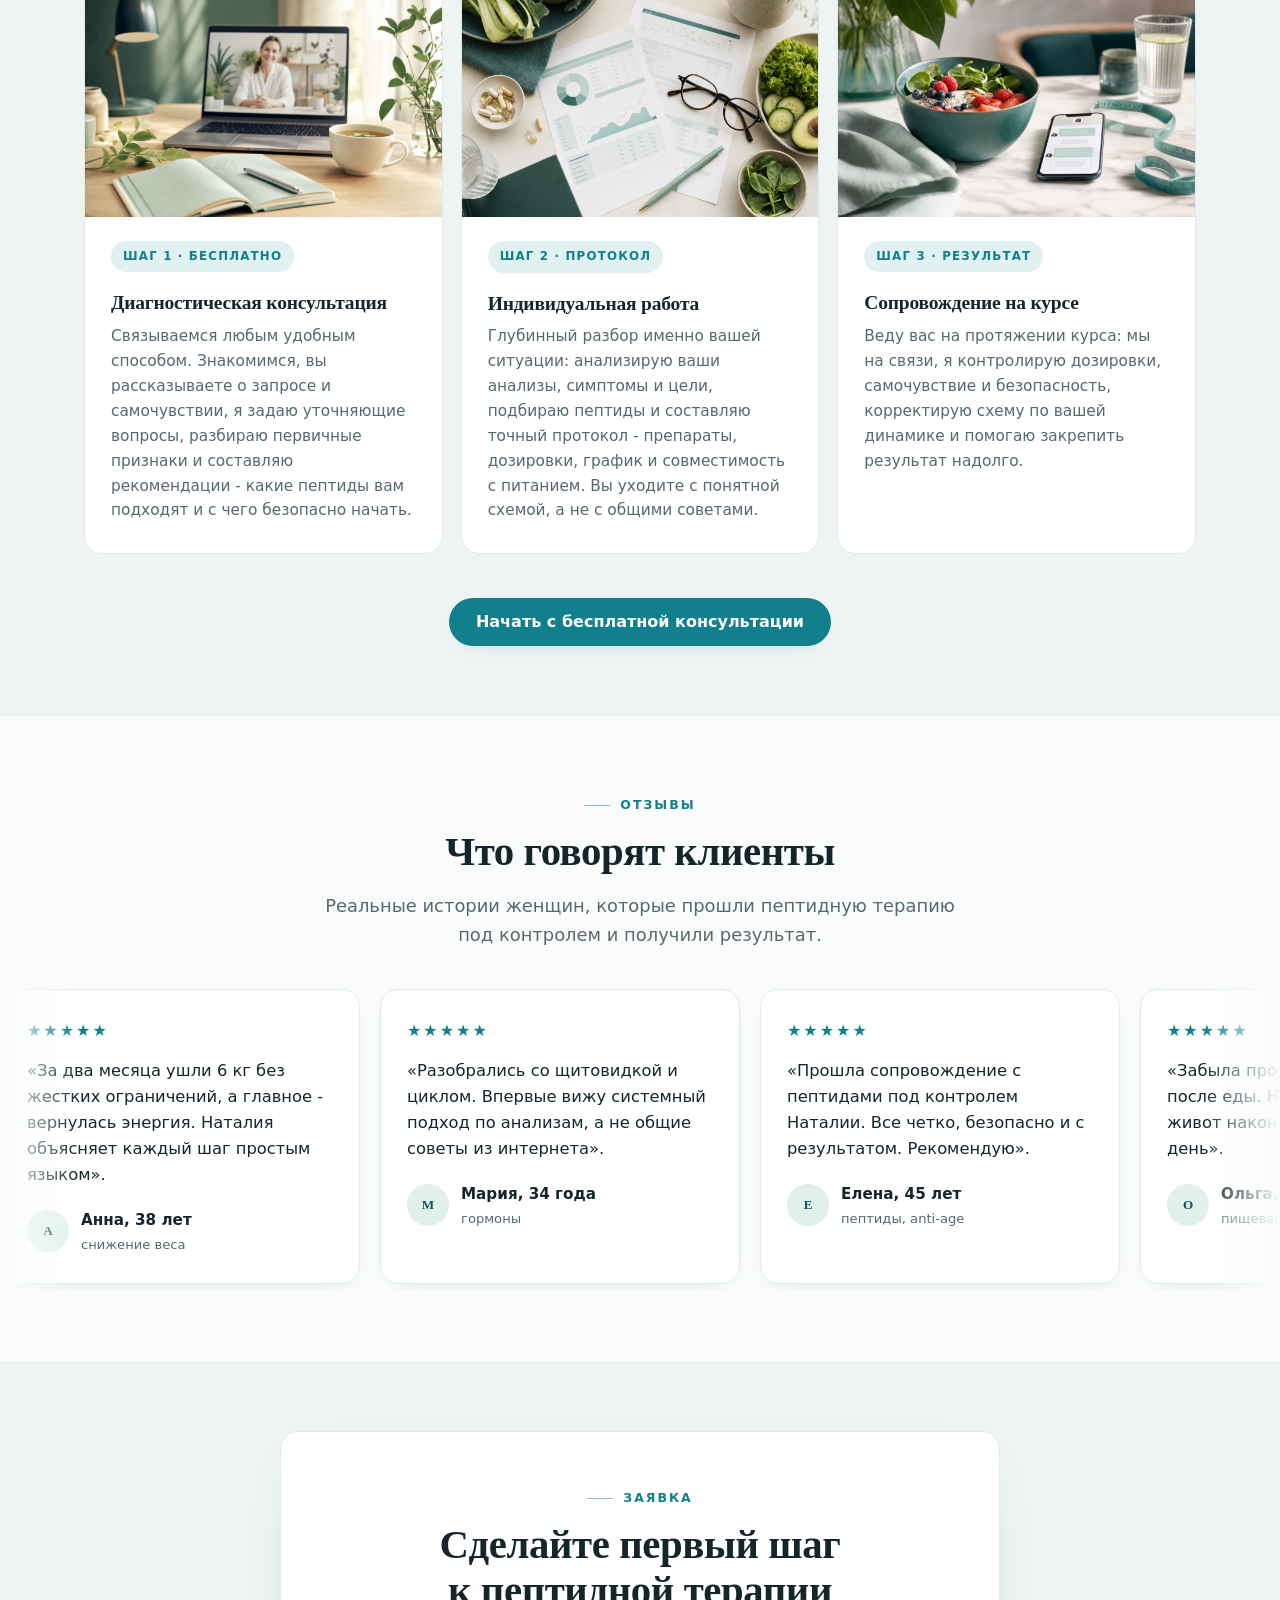
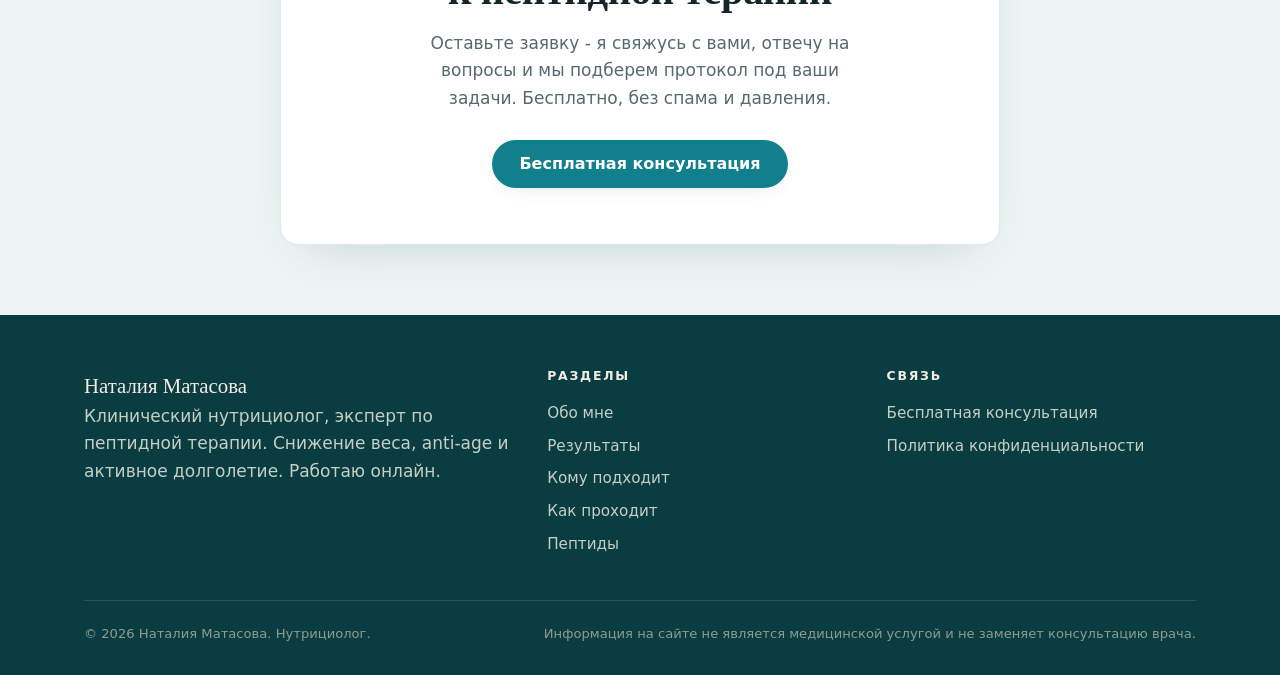
==== commit 4bd4565a: "Кэш-бастинг для css/js: Beget отдает статику с max-age=604800 Правки в main.js/styles.css не доезжал" ====
--- a/index.html
+++ b/index.html
@@ -8,7 +8,7 @@
 <meta property="og:title" content="Пептидная терапия под контролем эксперта - Наталия Матасова">
 <meta property="og:description" content="Снижение веса и anti-age с пептидами - безопасно, по анализам, под контролем клинического нутрициолога. Бесплатная консультация онлайн.">
 <meta property="og:type" content="website">
-<link rel="stylesheet" href="css/styles.css">
+<link rel="stylesheet" href="css/styles.css?v=20260720b">
 </head>
 <body>
 <!-- ============ HEADER ============ -->
@@ -468,6 +468,6 @@
   </div>
 </footer>
 
-<script src="js/main.js"></script>
+<script src="js/main.js?v=20260720b"></script>
 </body>
 </html>
--- a/css/styles.css
+++ b/css/styles.css
@@ -348,6 +348,37 @@
 .form-msg { margin-top: 14px; padding: 14px 16px; border-radius: var(--radius-sm); font-size: .95rem; display: none; }
 .form-msg.ok { display: block; background: var(--sage-tint); color: var(--forest); border: 1px solid var(--sage); }
 .form-msg.err { display: block; background: var(--mauve-tint); color: var(--mauve); border: 1px solid var(--mauve-soft); }
+
+/* ---------- Всплывающее уведомление ---------- */
+.nm-toast {
+  position: fixed;
+  left: 50%;
+  bottom: 28px;
+  z-index: 120;
+  max-width: min(520px, calc(100vw - 32px));
+  padding: 16px 22px;
+  border-radius: var(--radius-sm);
+  background: var(--forest);
+  color: #F2F7F5;
+  font-family: var(--sans);
+  font-size: .98rem;
+  line-height: 1.45;
+  text-align: center;
+  box-shadow: 0 18px 44px -18px rgba(15, 82, 87, .55);
+  border: 1px solid var(--sage);
+  cursor: pointer;
+  opacity: 0;
+  visibility: hidden;
+  transform: translate(-50%, 16px);
+  transition: opacity .28s ease, transform .28s ease, visibility .28s;
+}
+.nm-toast.show { opacity: 1; visibility: visible; transform: translate(-50%, 0); }
+@media (max-width: 560px) {
+  .nm-toast { bottom: 16px; padding: 14px 18px; font-size: .93rem; }
+}
+@media (prefers-reduced-motion: reduce) {
+  .nm-toast { transition: opacity .01s, visibility .01s; transform: translate(-50%, 0); }
+}
 
 /* ---------- Footer ---------- */
 .site-foot { background: var(--forest-deep); color: #C6CFC2; padding: 54px 0 30px; }
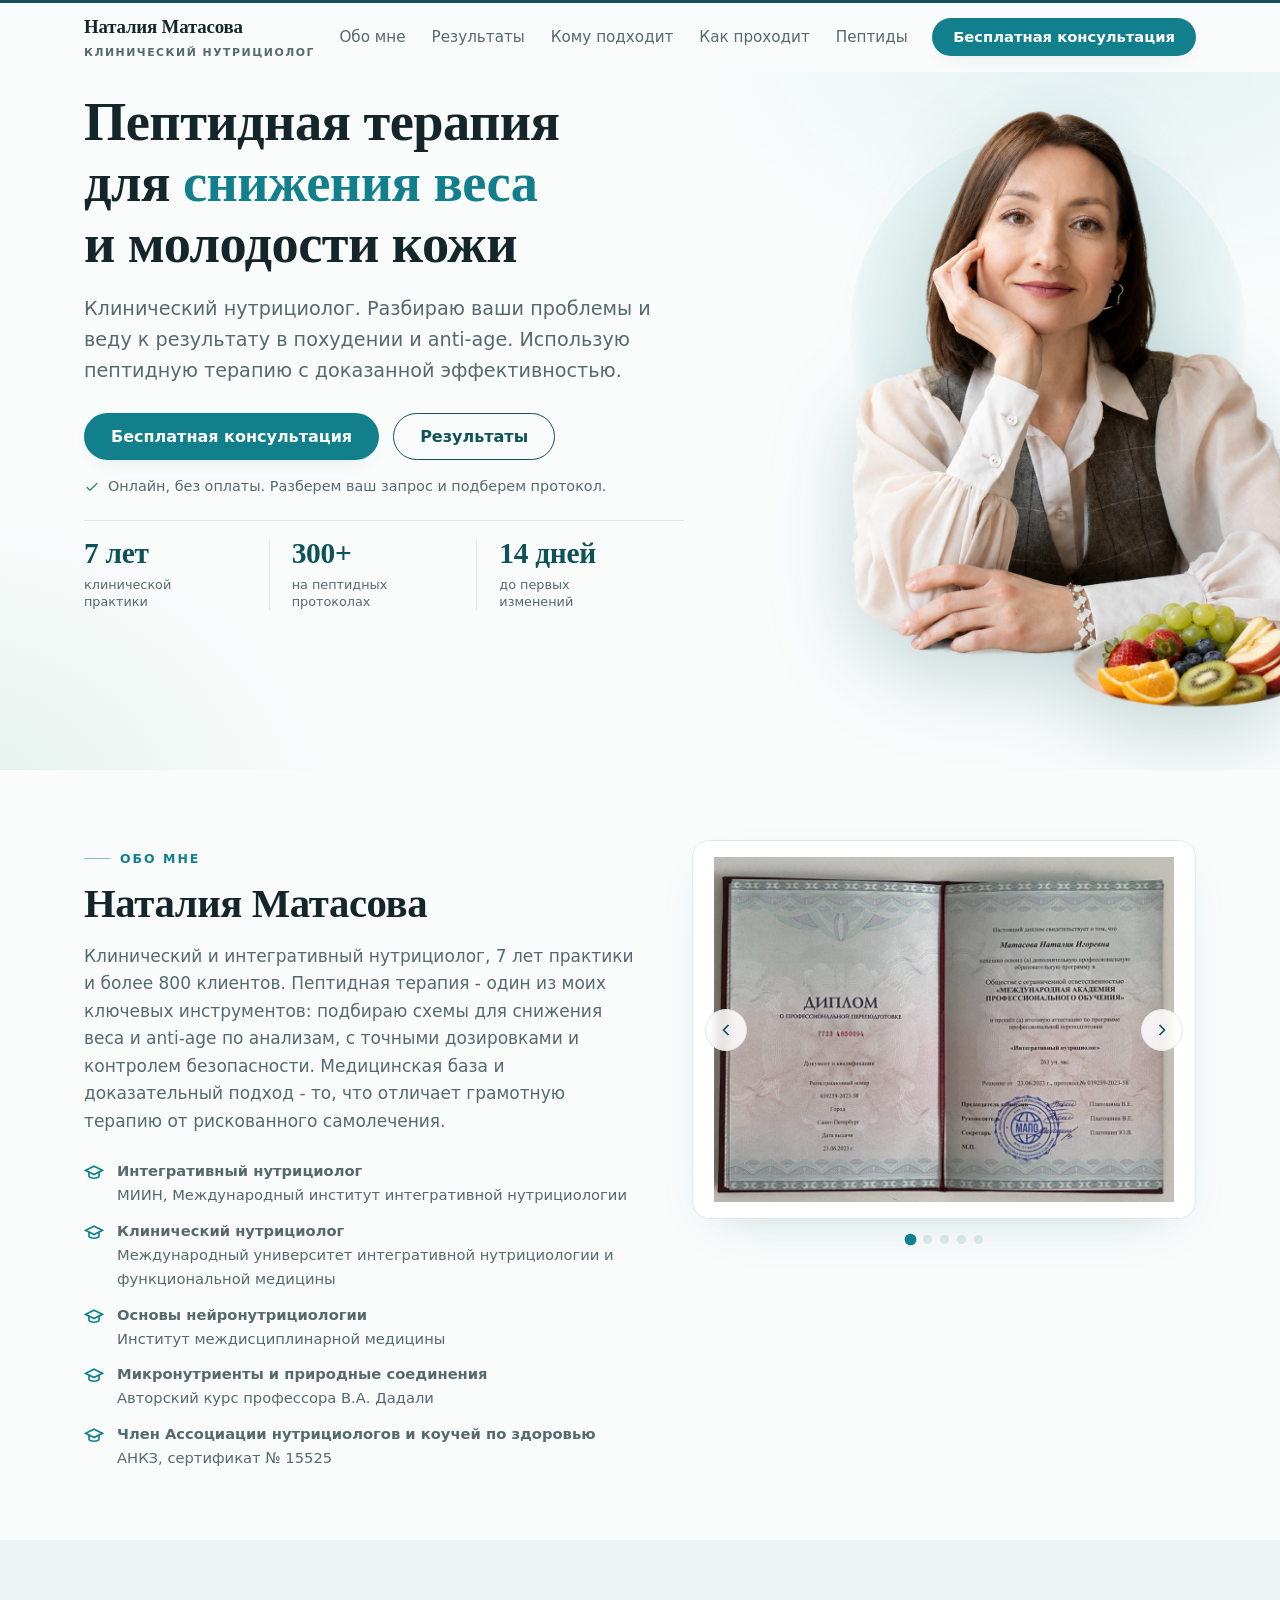
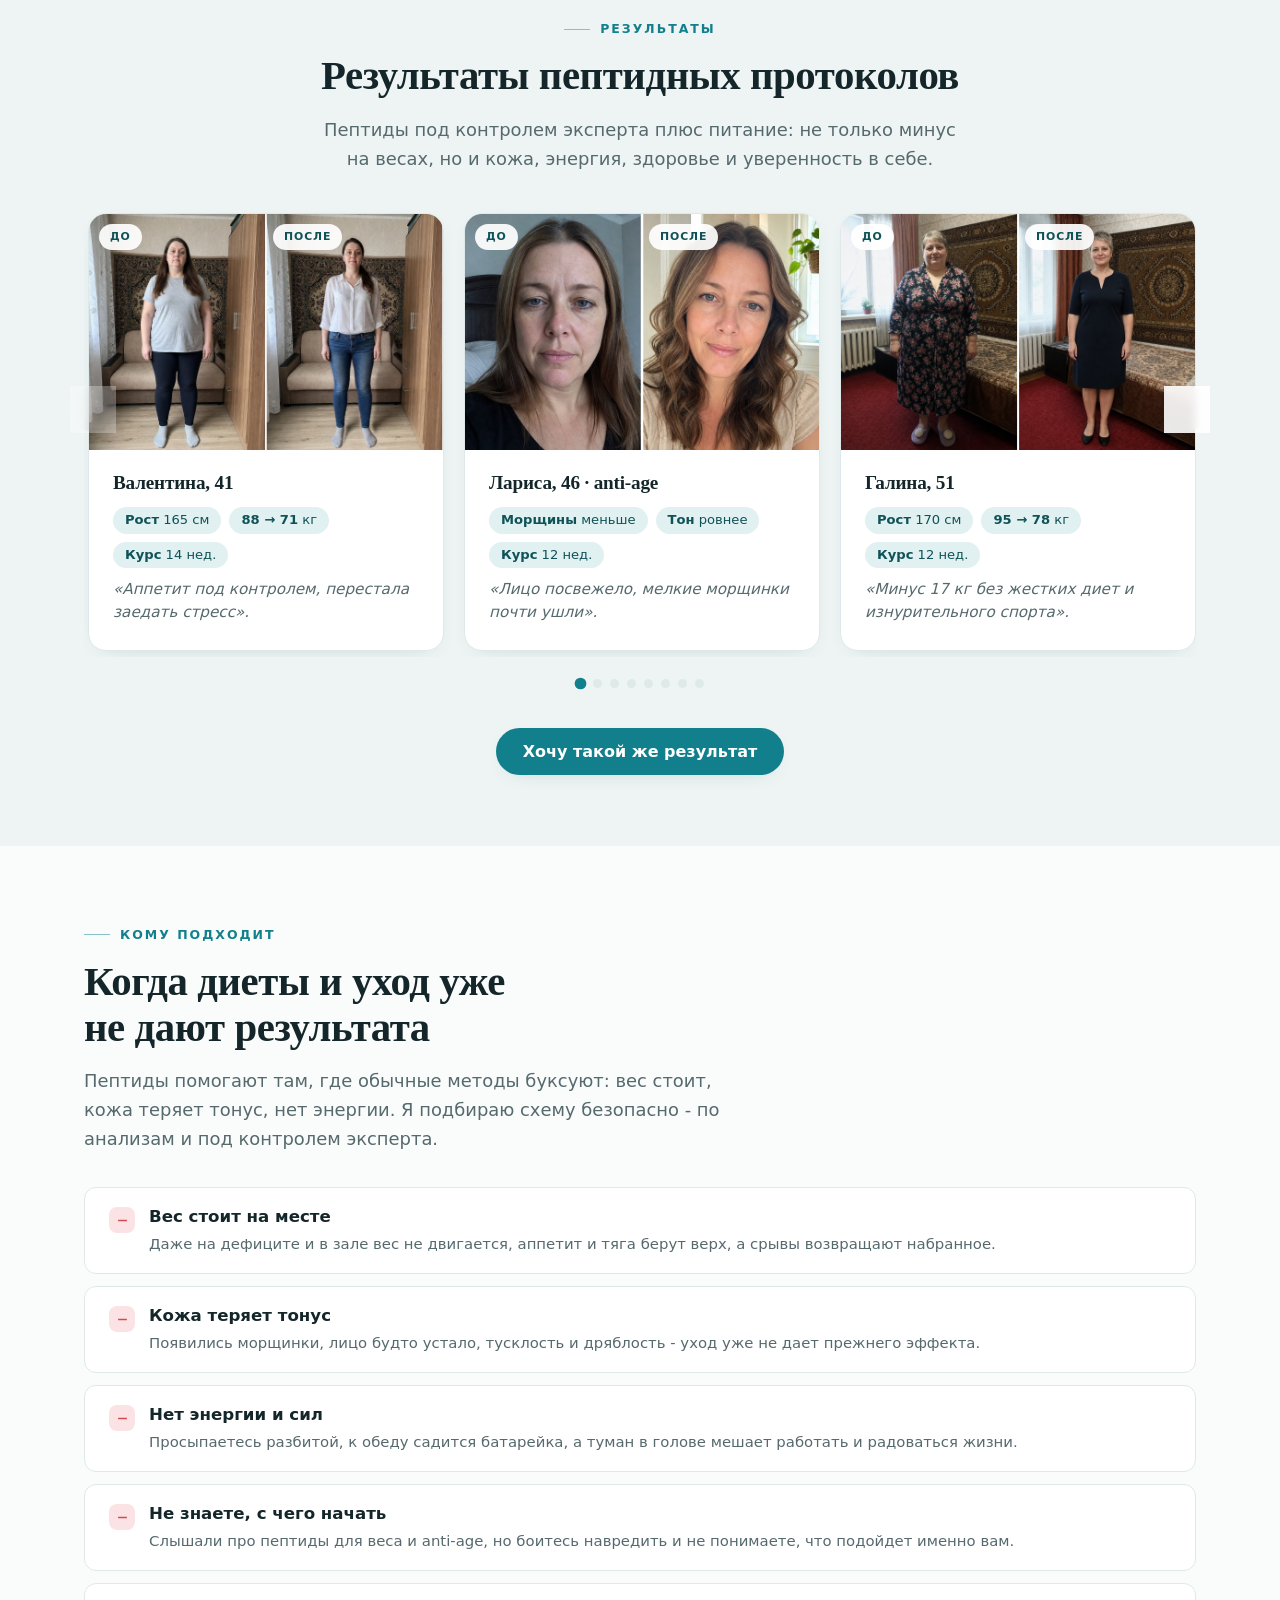
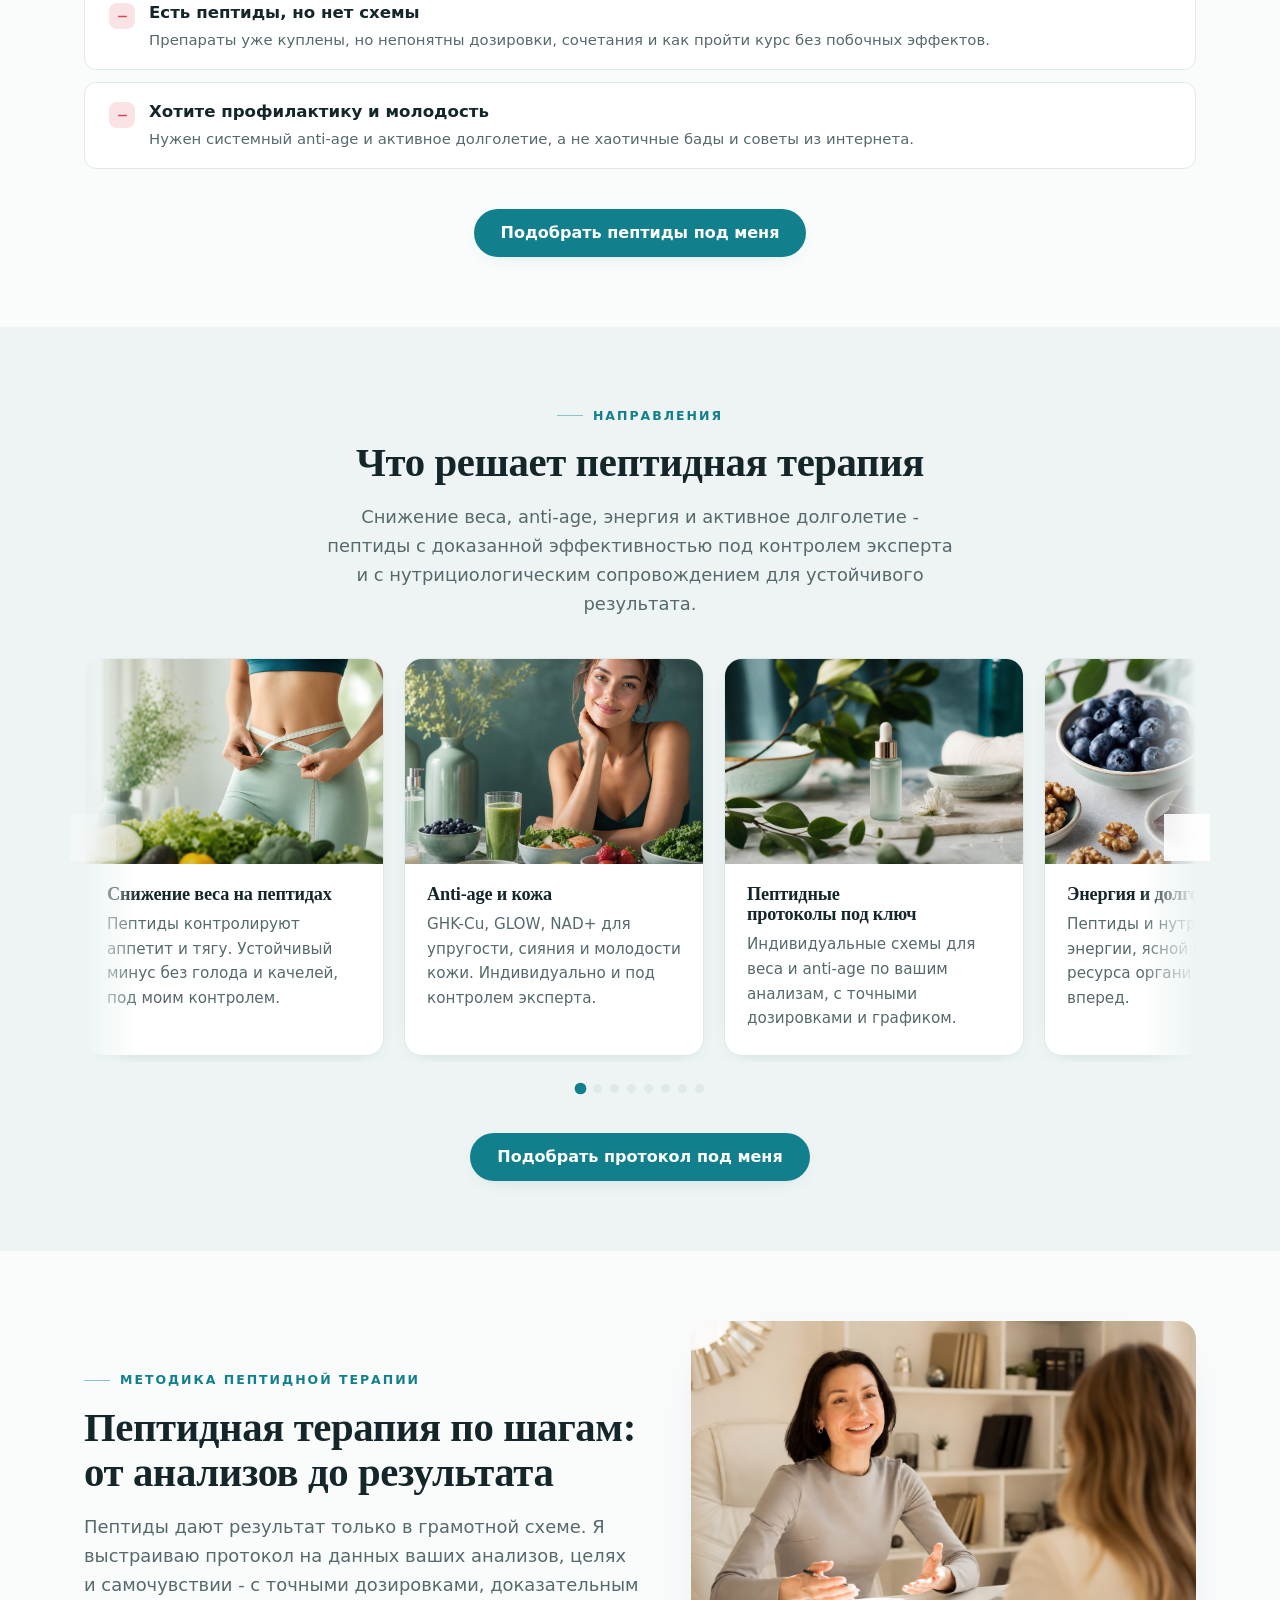
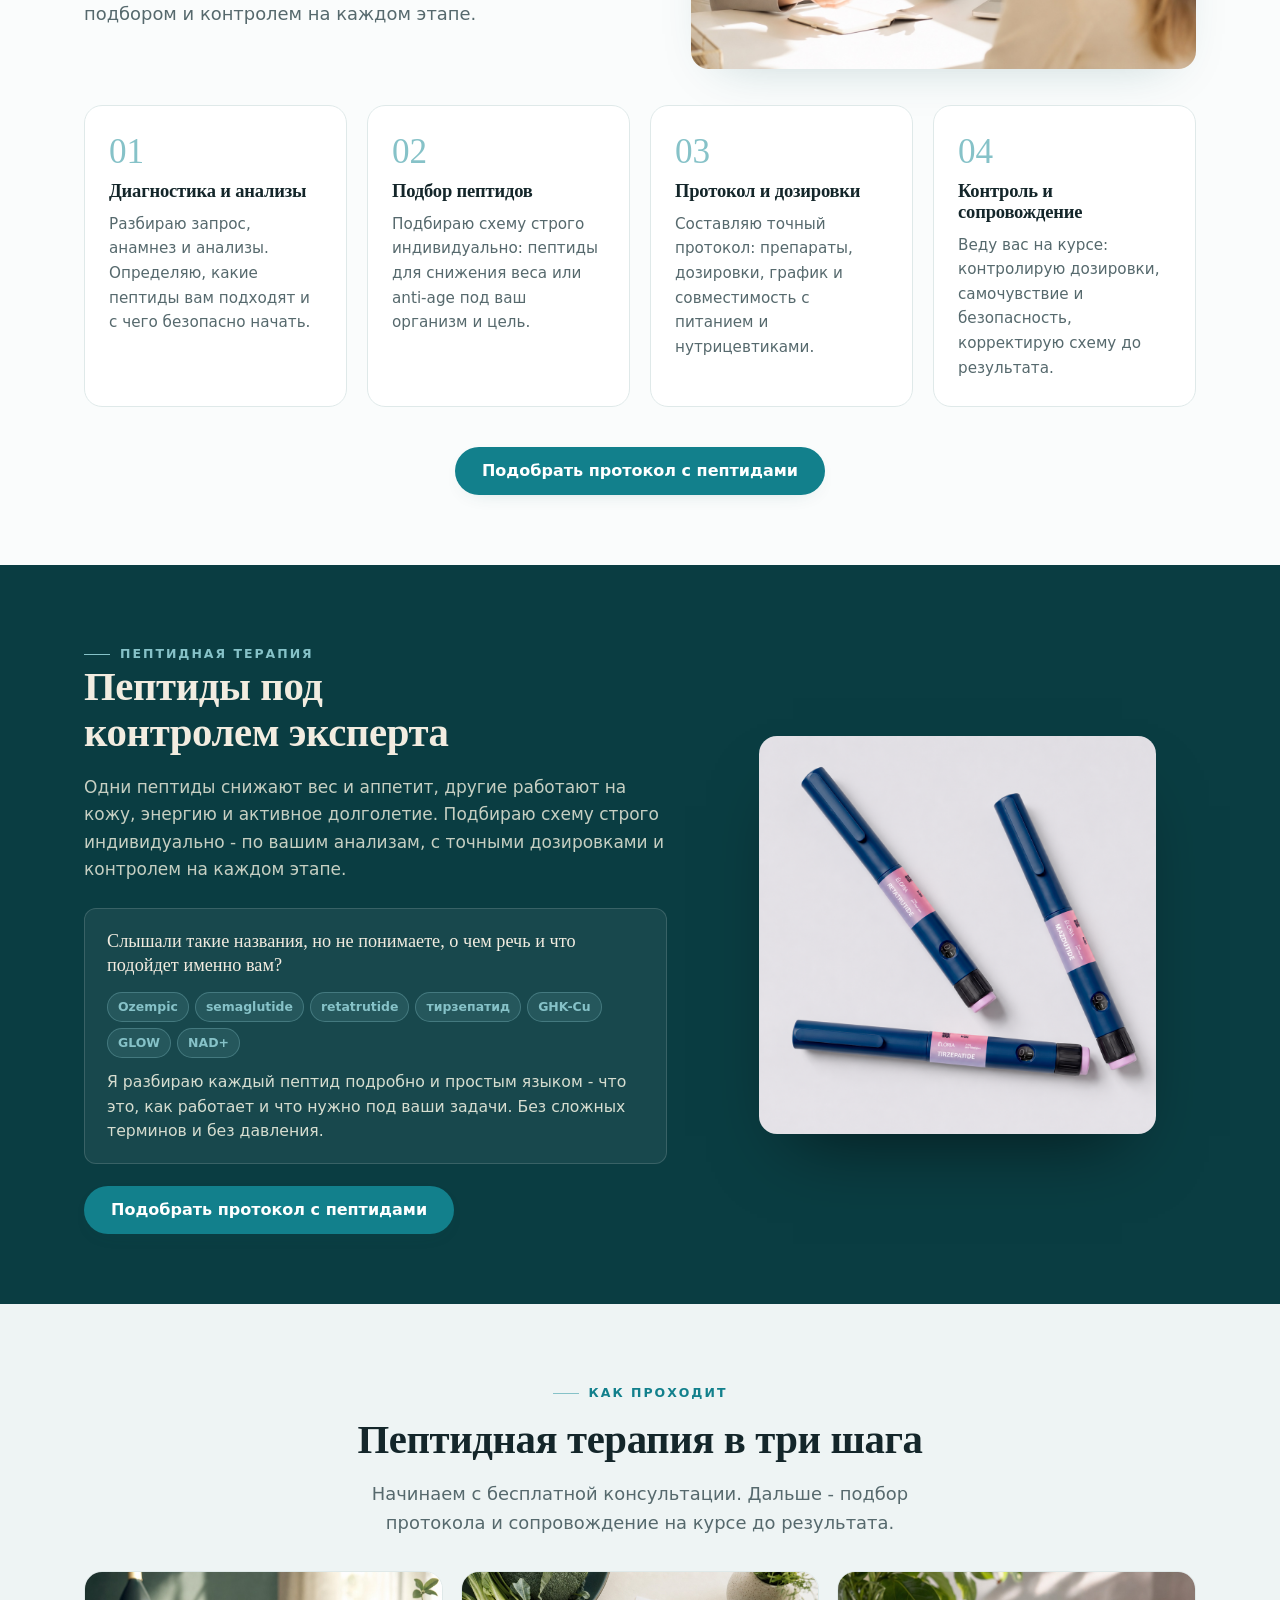
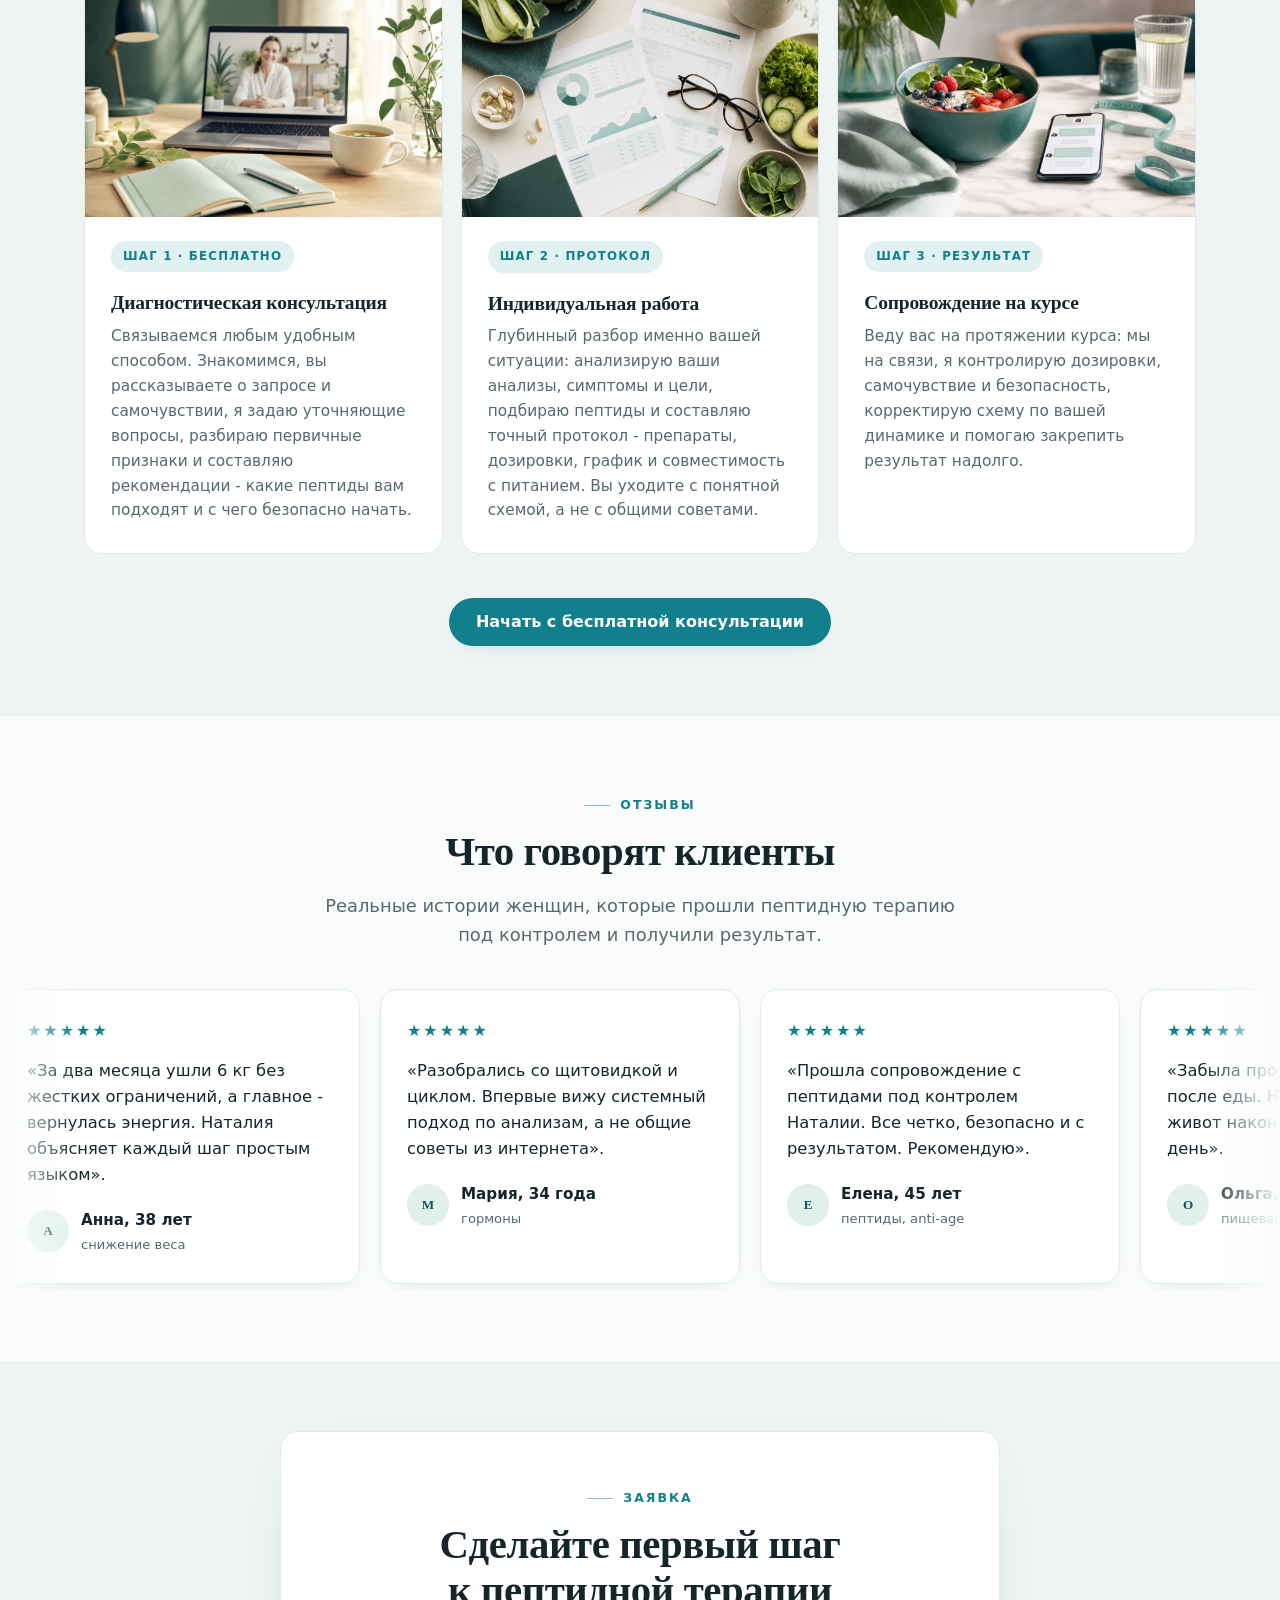
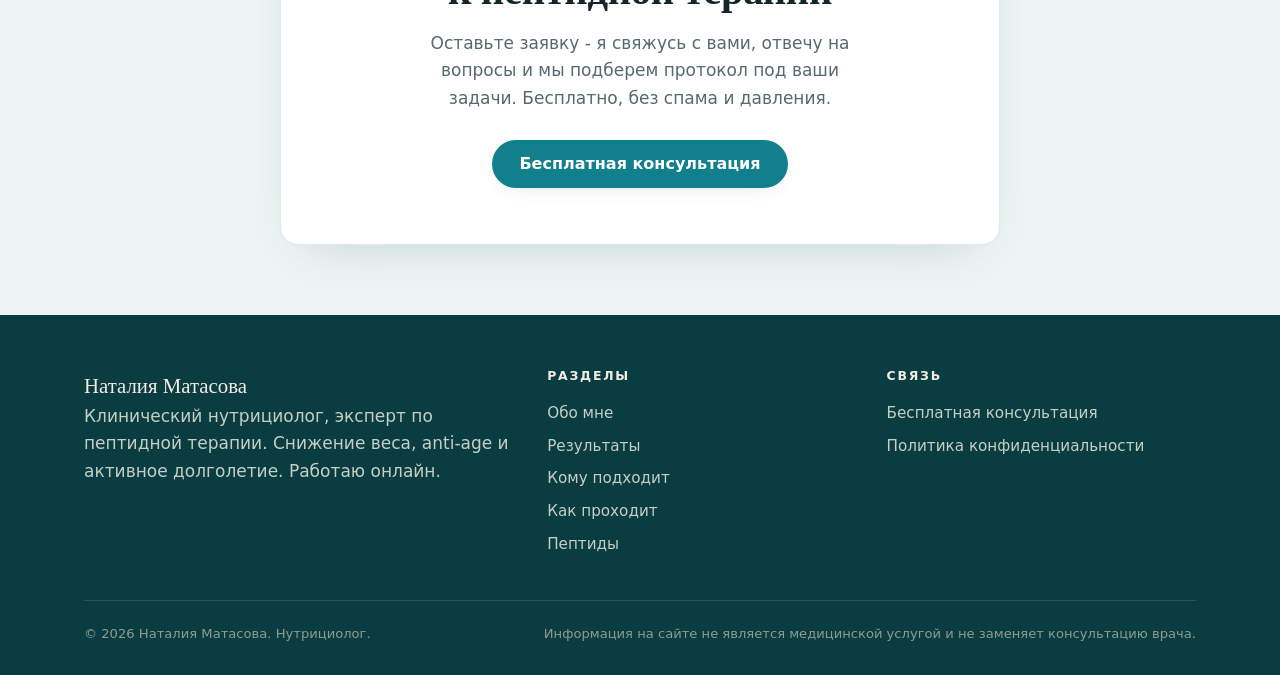
==== commit 861dc869: "Счетчик Яндекс.Метрики 111691305 на обе страницы Сниппет в head index.html и privacy.html (вебвизор," ====
--- a/index.html
+++ b/index.html
@@ -9,6 +9,20 @@
 <meta property="og:description" content="Снижение веса и anti-age с пептидами - безопасно, по анализам, под контролем клинического нутрициолога. Бесплатная консультация онлайн.">
 <meta property="og:type" content="website">
 <link rel="stylesheet" href="css/styles.css?v=20260720b">
+<!-- Yandex.Metrika counter -->
+<script type="text/javascript">
+    (function(m,e,t,r,i,k,a){
+        m[i]=m[i]||function(){(m[i].a=m[i].a||[]).push(arguments)};
+        m[i].l=1*new Date();
+        for (var j = 0; j < document.scripts.length; j++) {if (document.scripts[j].src === r) { return; }}
+        k=e.createElement(t),a=e.getElementsByTagName(t)[0],k.async=1,k.src=r,a.parentNode.insertBefore(k,a)
+    })(window, document,'script','https://mc.yandex.ru/metrika/tag.js?id=111691305', 'ym');
+
+    ym(111691305, 'init', {ssr:true, webvisor:true, clickmap:true, referrer: document.referrer, url: location.href, accurateTrackBounce:true, trackLinks:true});
+    window.NM_METRIKA_ID = 111691305;
+</script>
+<noscript><div><img src="https://mc.yandex.ru/watch/111691305" style="position:absolute; left:-9999px;" alt="" /></div></noscript>
+<!-- /Yandex.Metrika counter -->
 </head>
 <body>
 <!-- ============ HEADER ============ -->
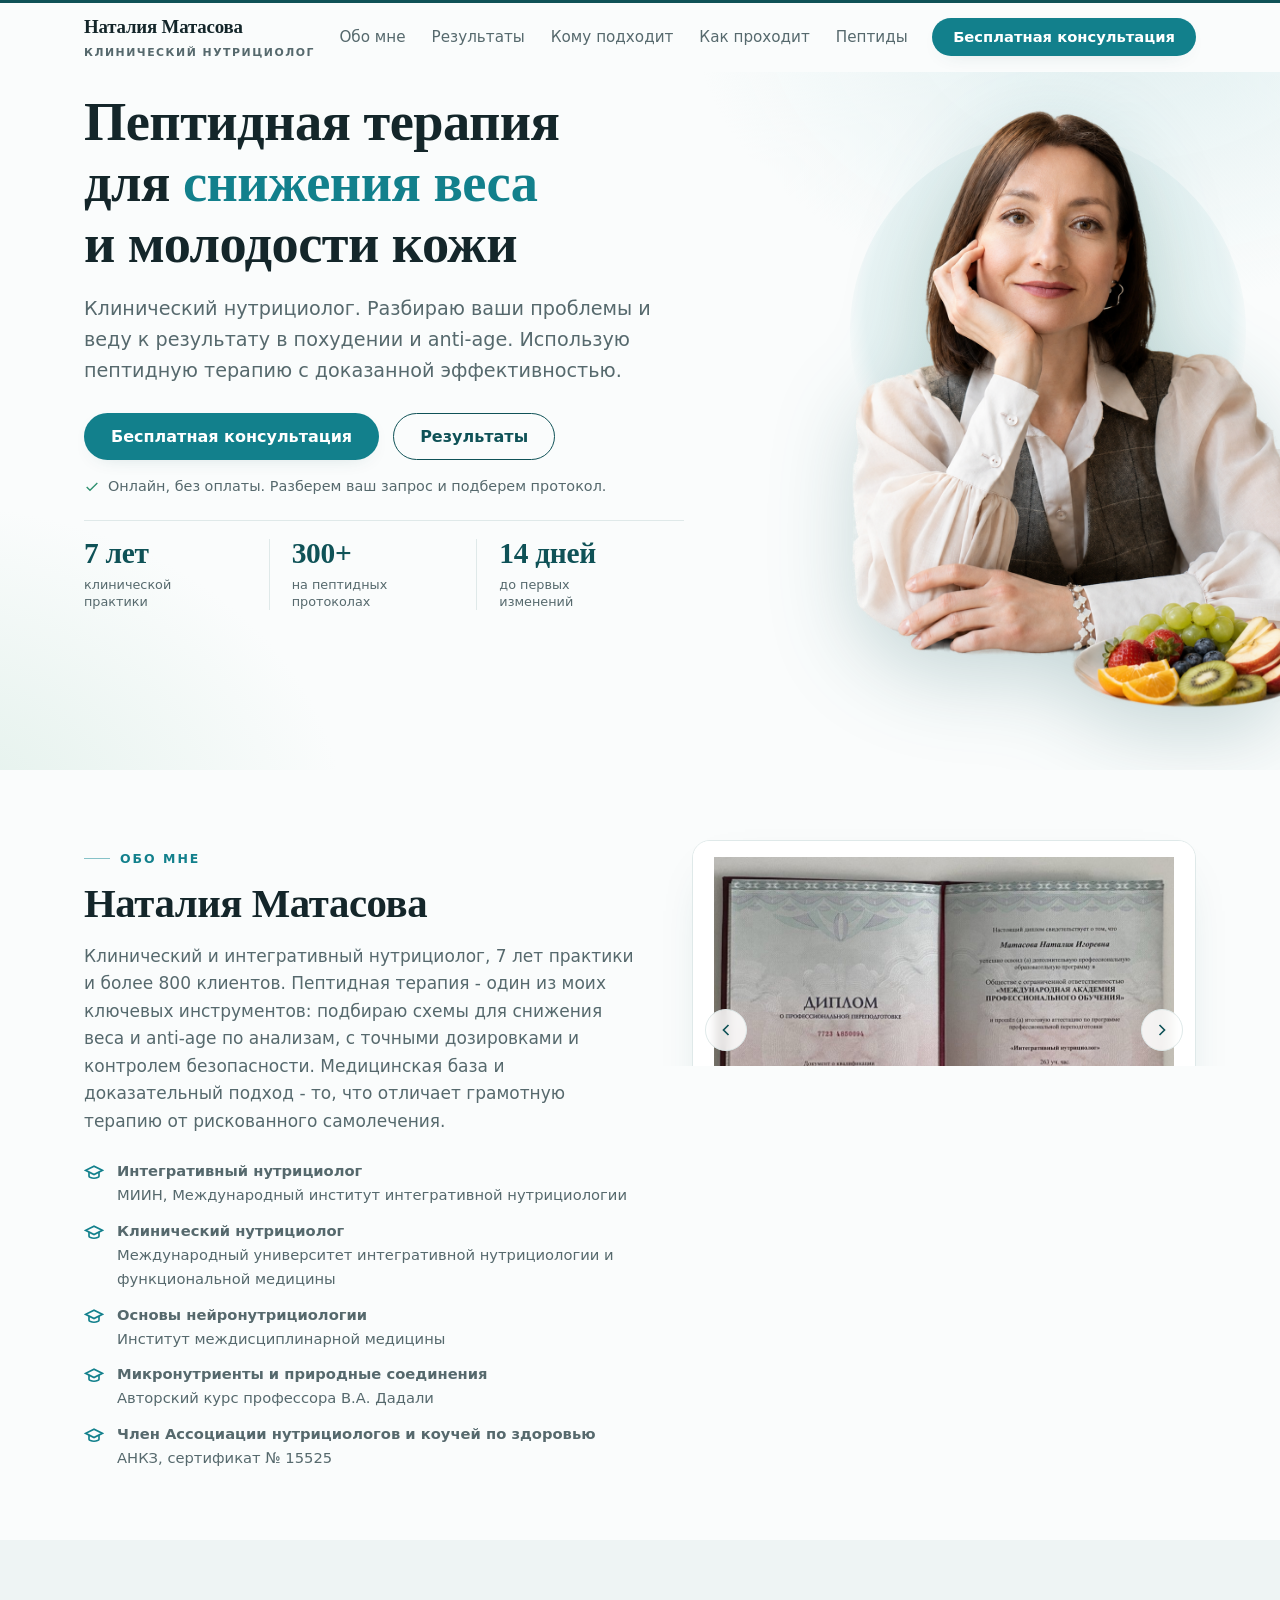
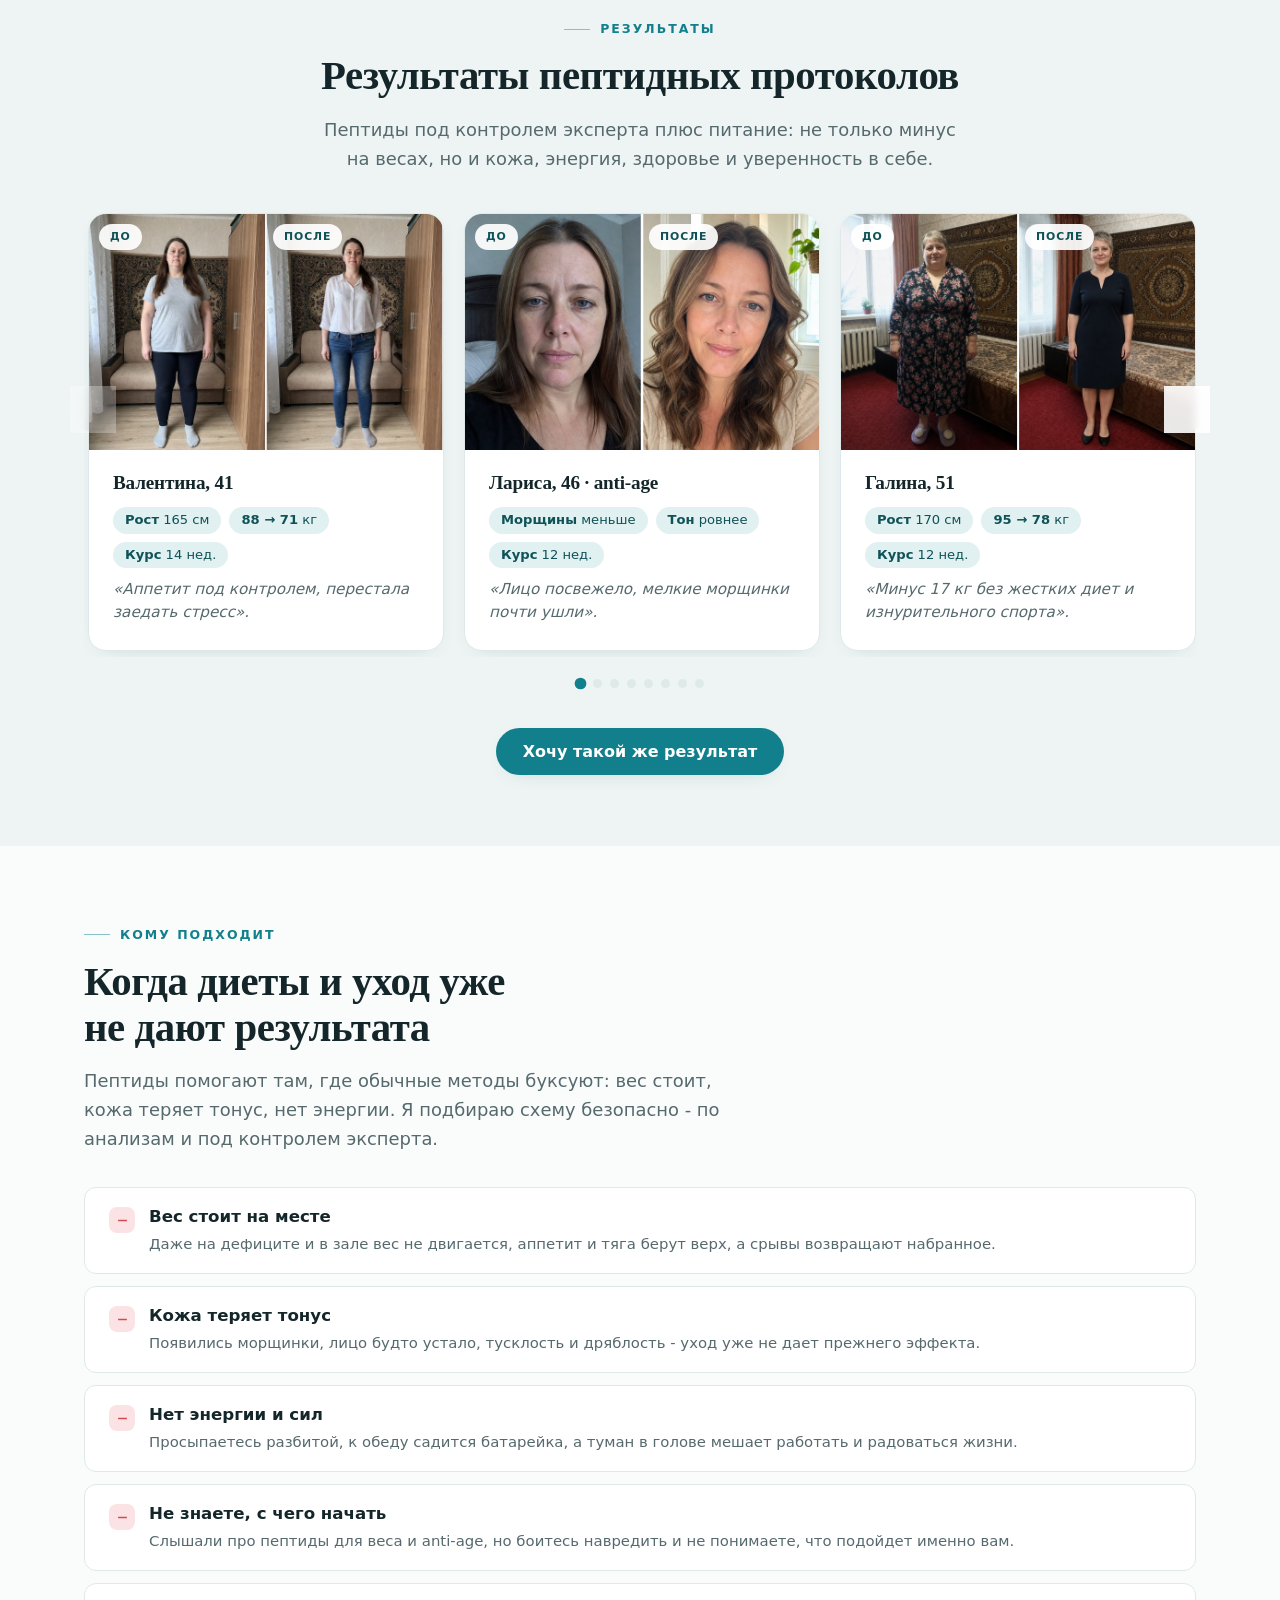
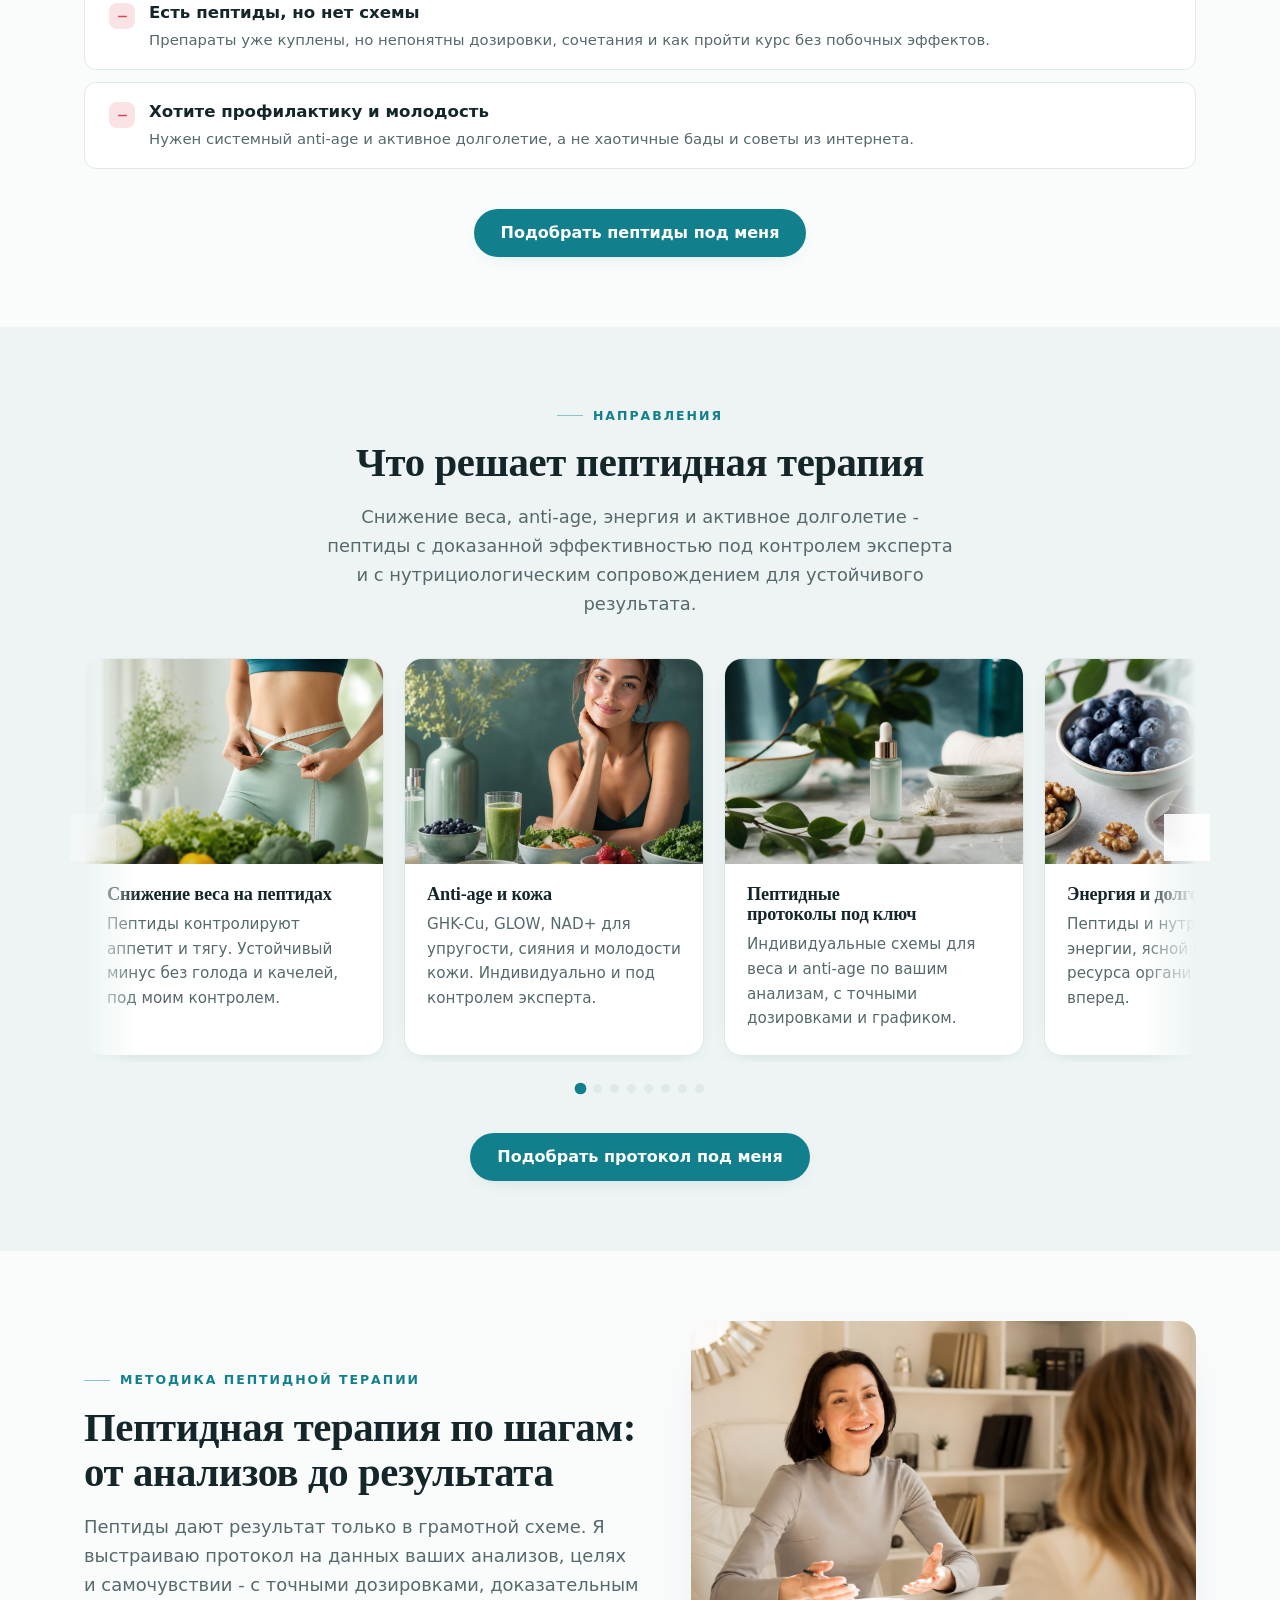
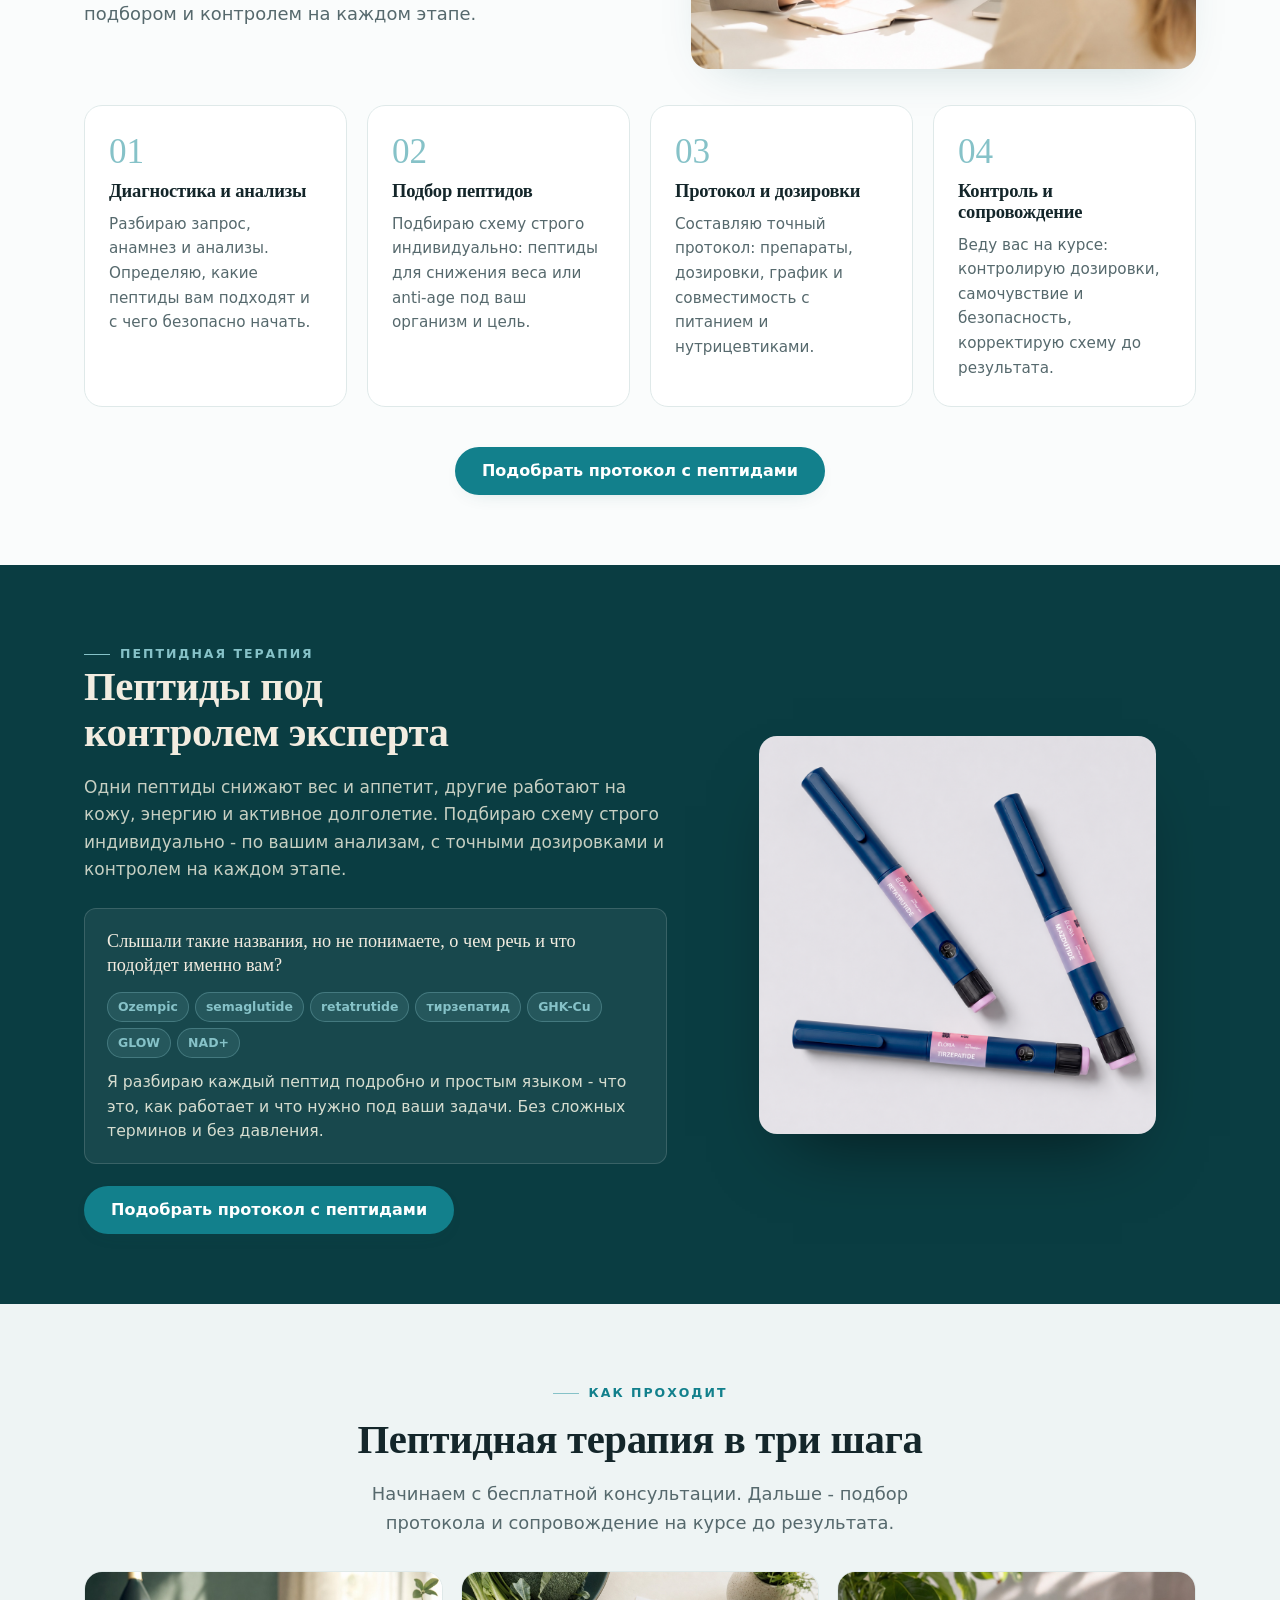
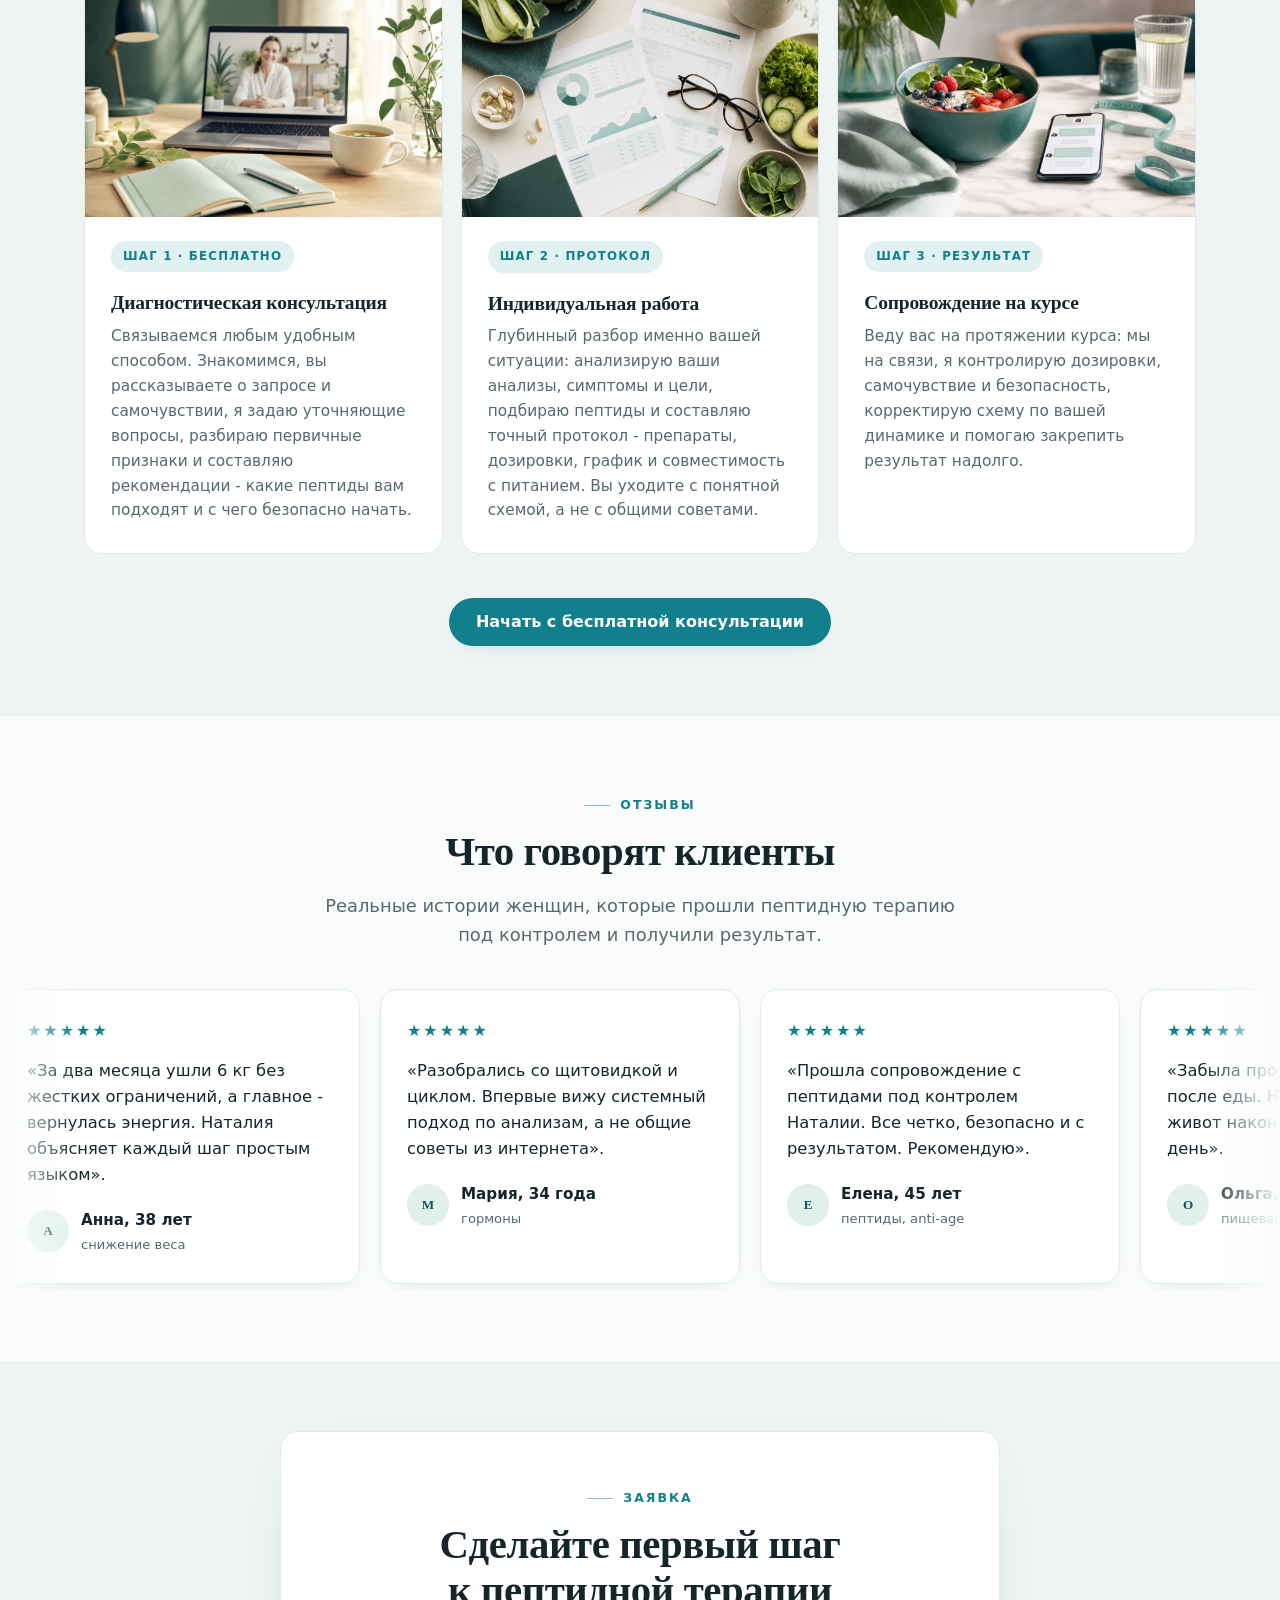
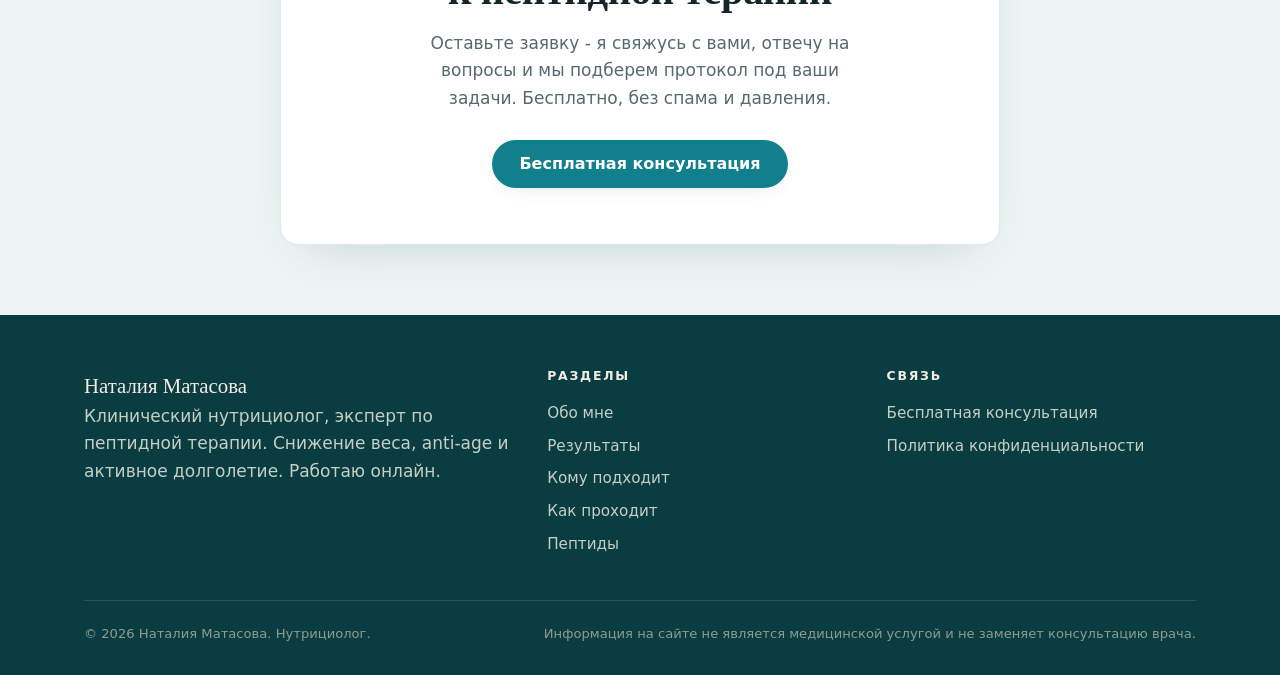
==== commit 6455e07a: "Цели Метрики: открытие формы, глубокий скролл, ошибка отправки Хелпер ymGoal в main.js, вызовы на от" ====
--- a/index.html
+++ b/index.html
@@ -482,6 +482,6 @@
   </div>
 </footer>
 
-<script src="js/main.js?v=20260720b"></script>
+<script src="js/main.js?v=20260817"></script>
 </body>
 </html>
